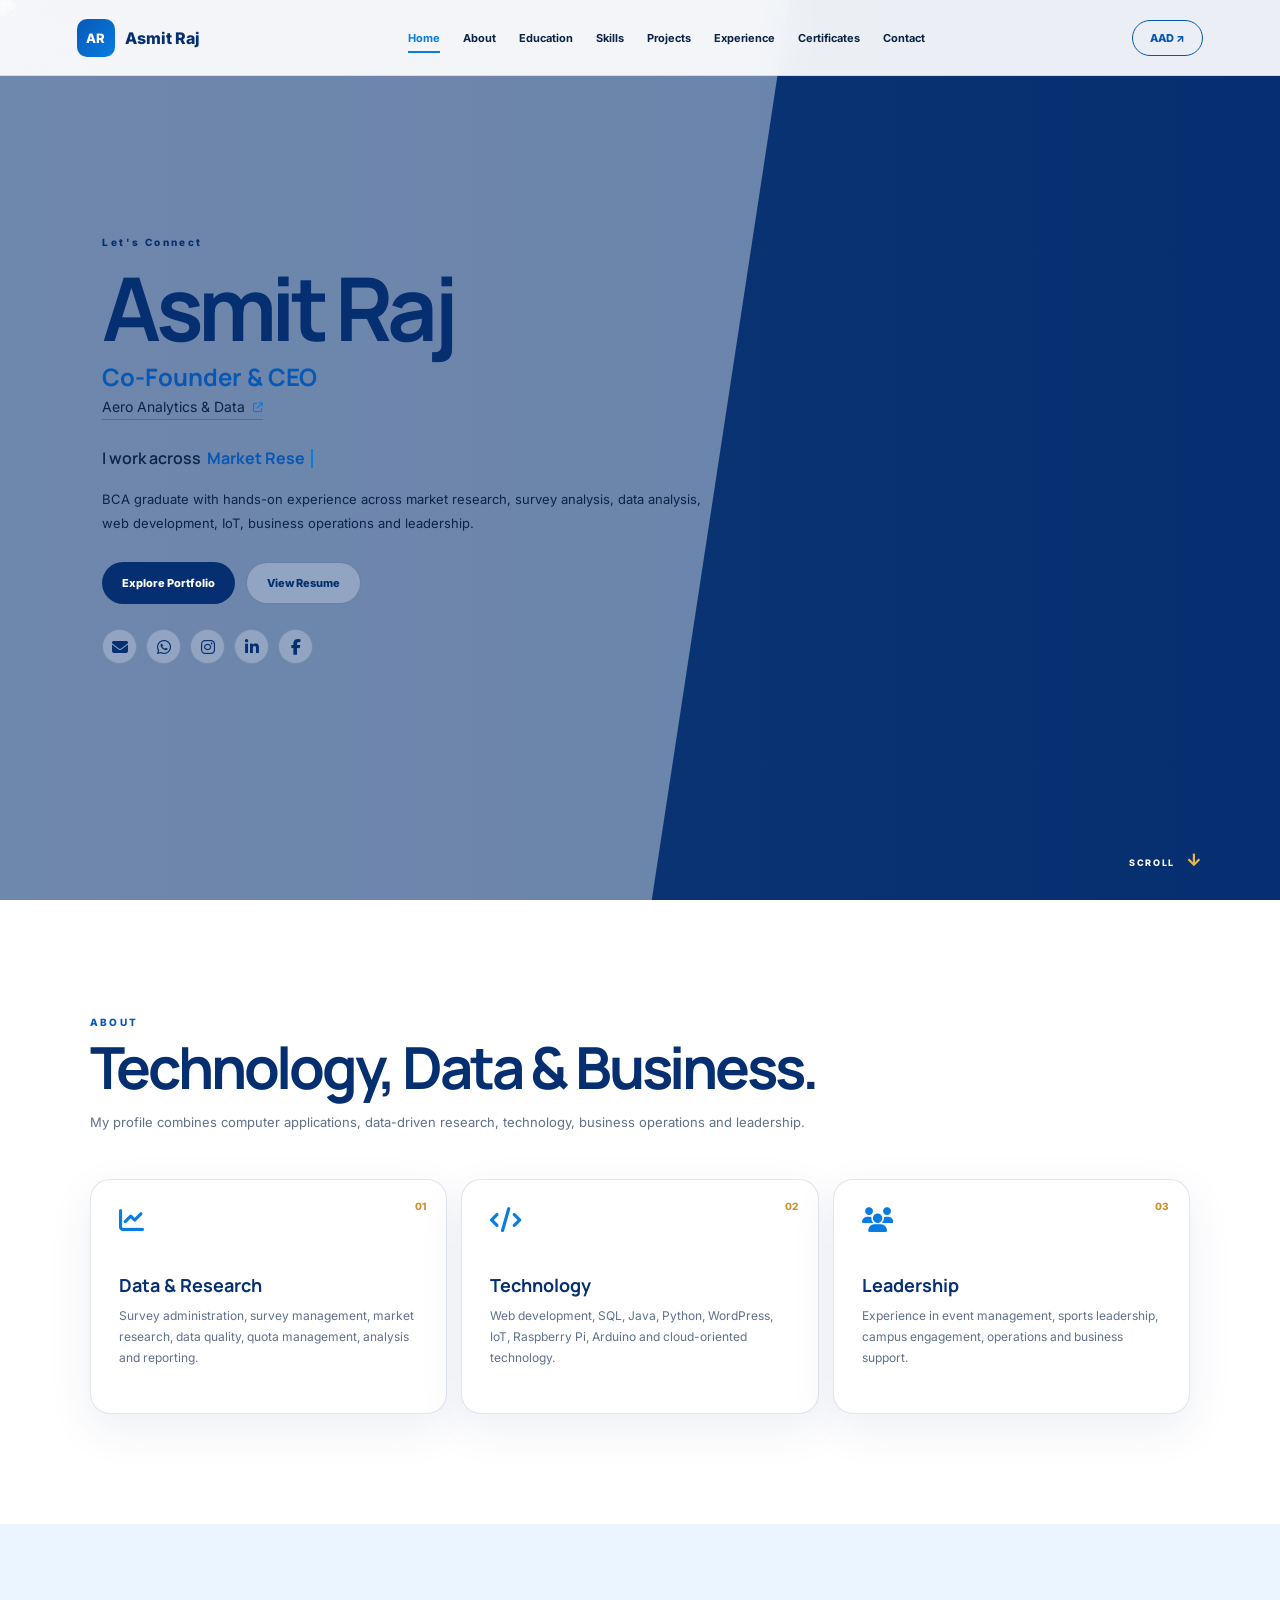
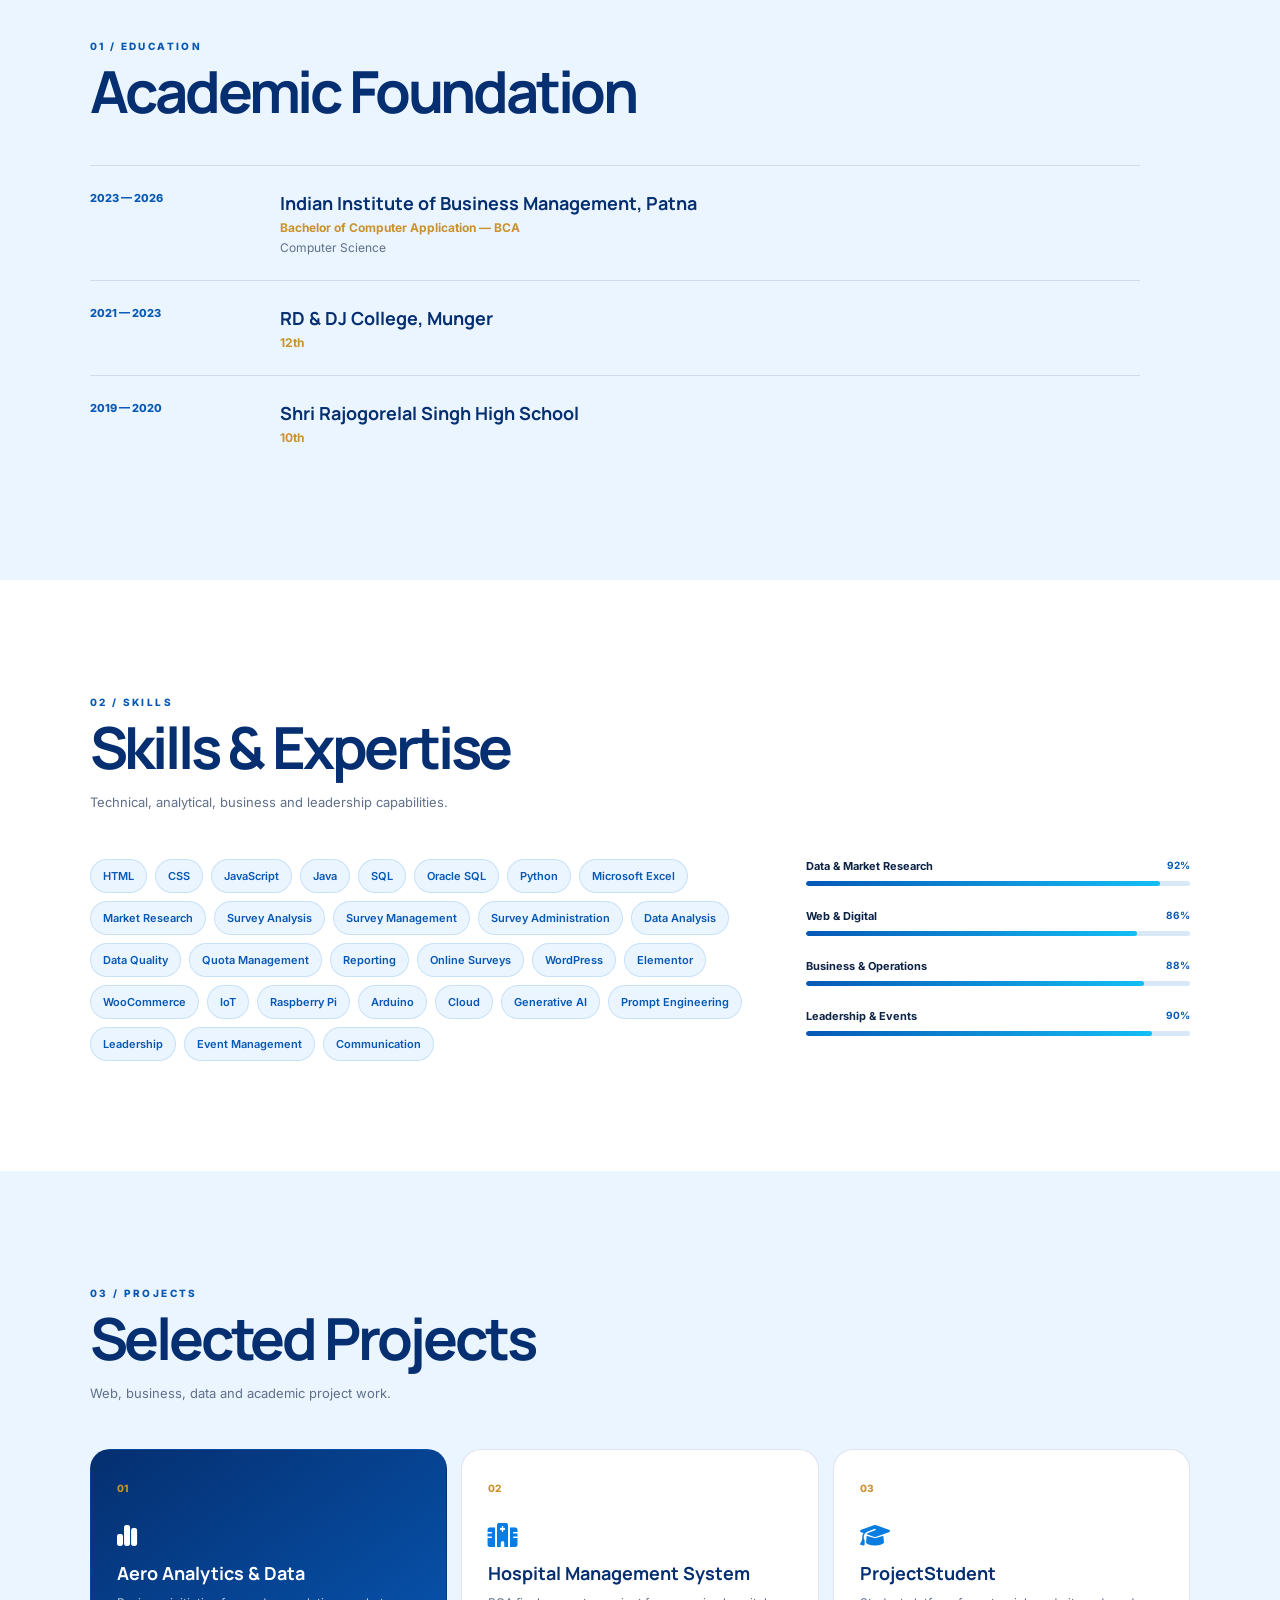
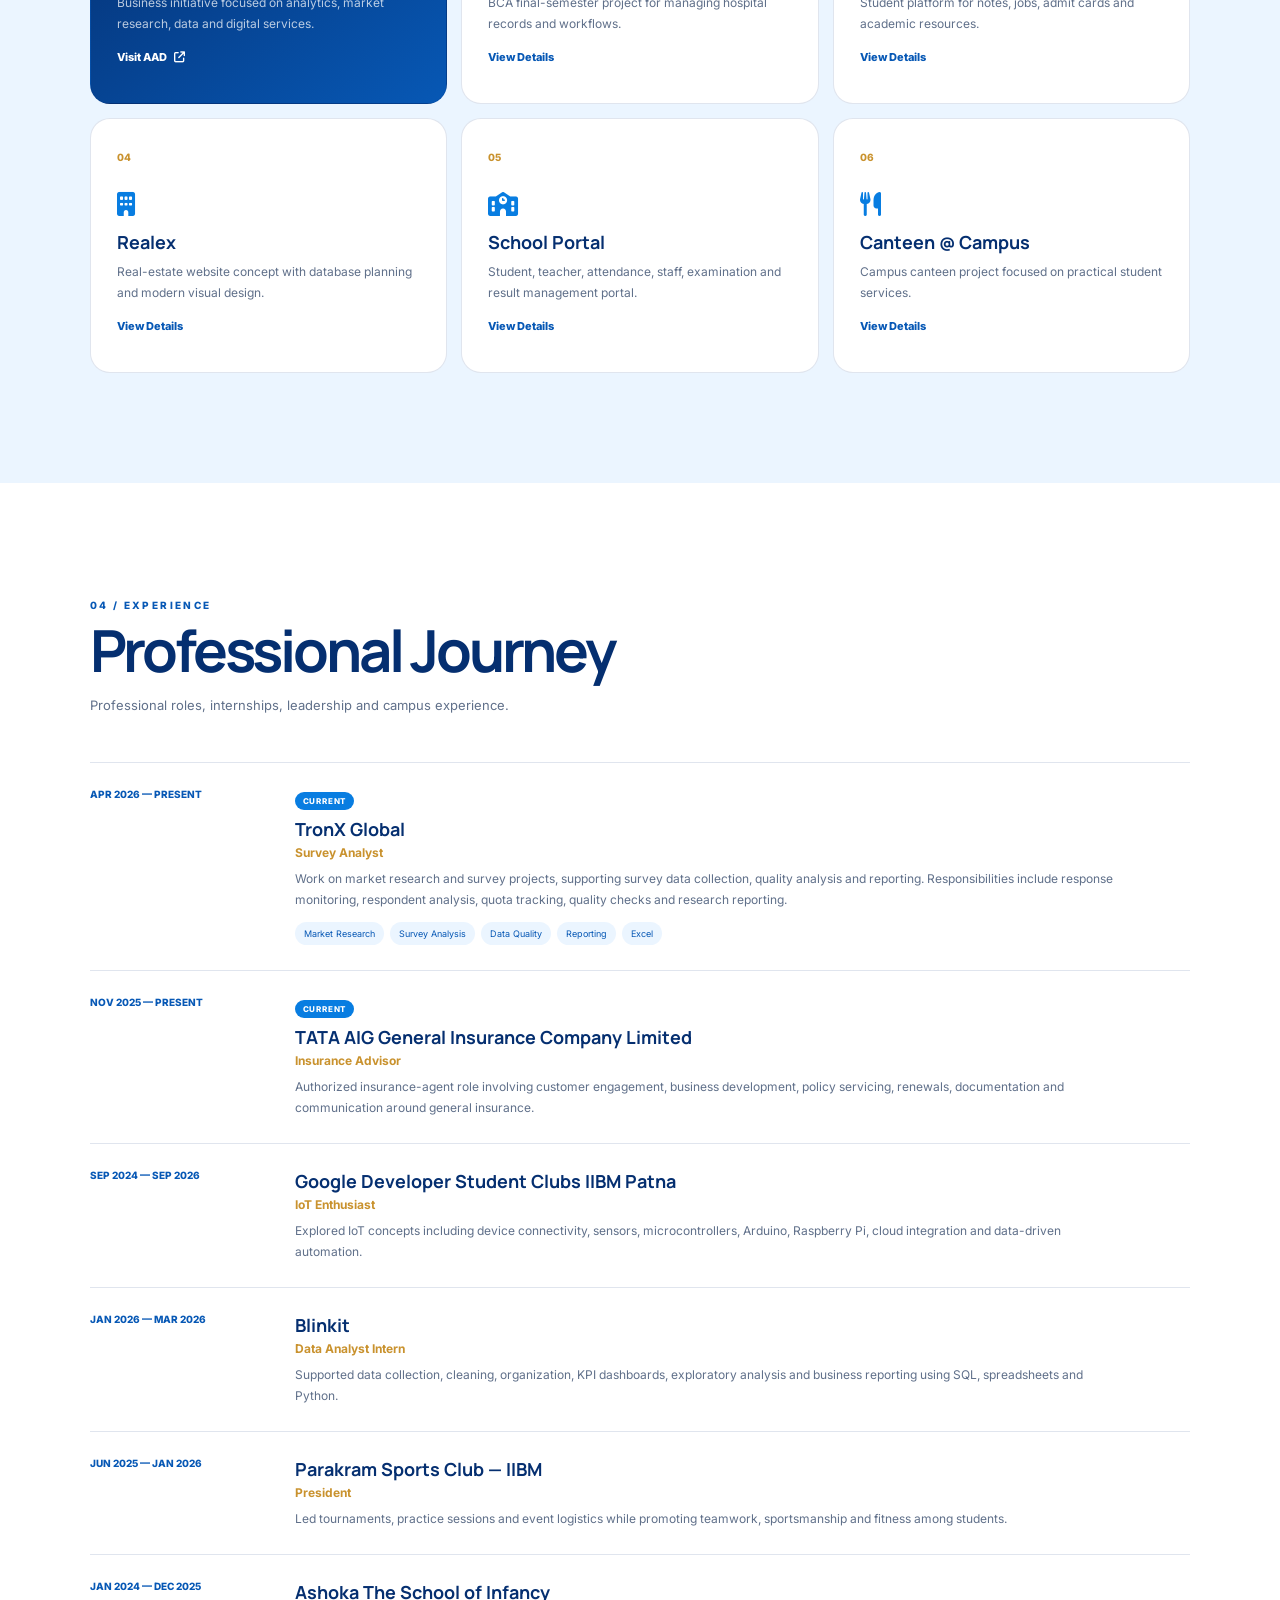
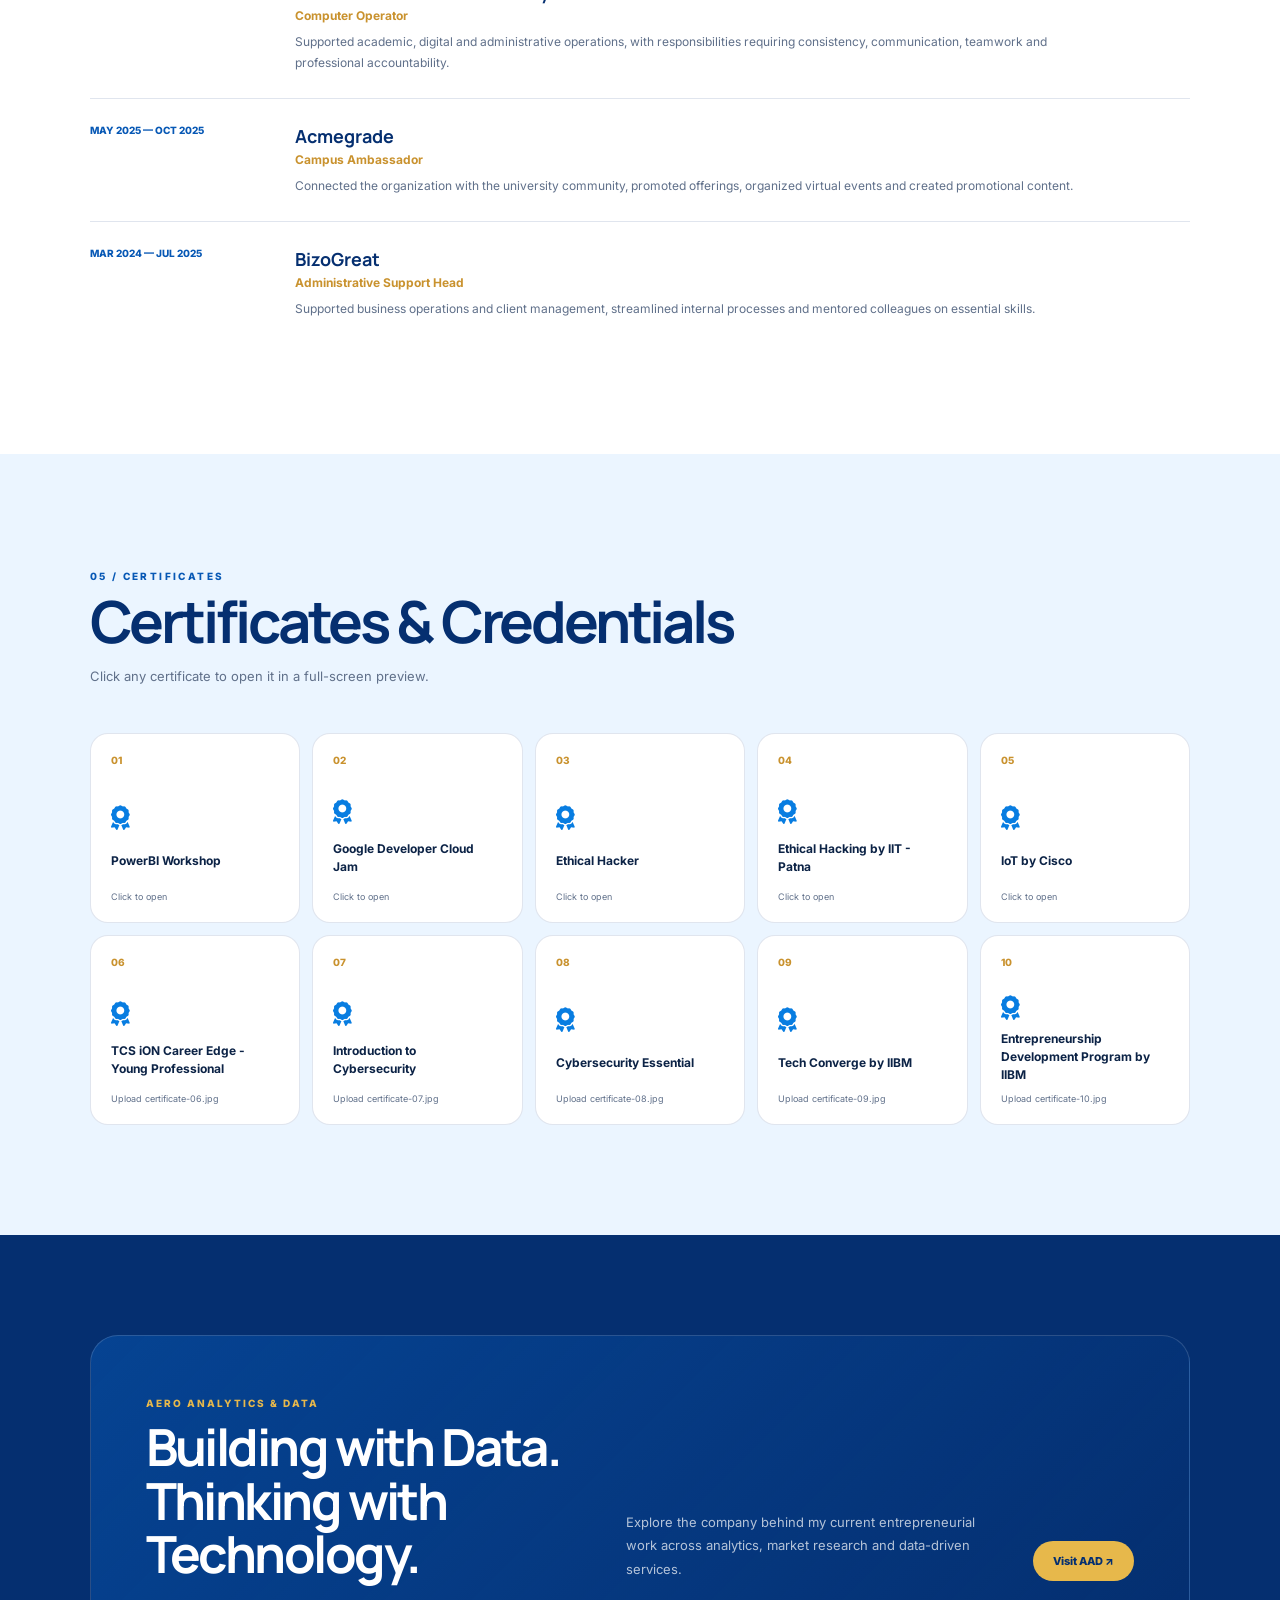
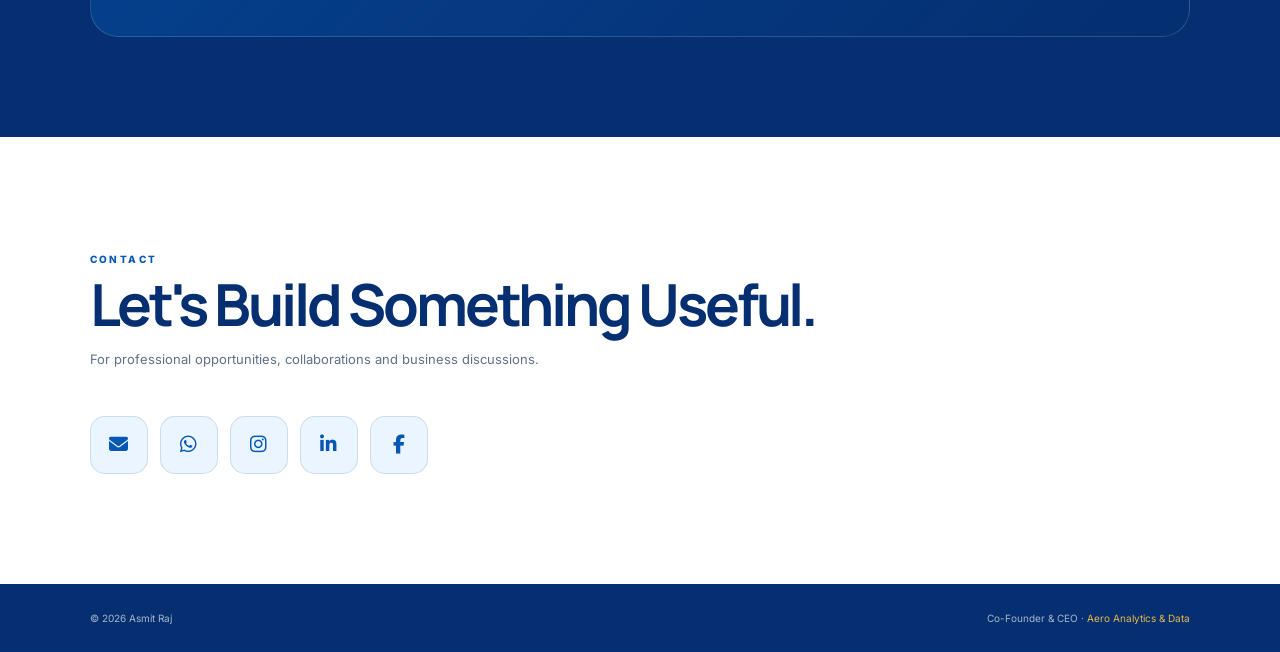
==== index.html @ 55403c5a "Add files via upload" ====
<!DOCTYPE html>
<html lang="en">

<head>

    <meta charset="UTF-8">

    <meta name="viewport"
          content="width=device-width, initial-scale=1.0">

    <meta name="description"
          content="Asmit Raj | Co-Founder & CEO | Aero Analytics & Data">

    <title>Asmit Raj | Portfolio</title>


    <!-- Google Fonts -->

    <link rel="preconnect"
          href="https://fonts.googleapis.com">

    <link rel="preconnect"
          href="https://fonts.gstatic.com"
          crossorigin>

    <link
        href="https://fonts.googleapis.com/css2?family=Inter:wght@400;500;600;700;800&family=Manrope:wght@500;600;700;800&display=swap"
        rel="stylesheet">


    <!-- Font Awesome -->

    <link
        rel="stylesheet"
        href="https://cdnjs.cloudflare.com/ajax/libs/font-awesome/6.5.2/css/all.min.css">


    <!-- CSS -->

    <link rel="stylesheet"
          href="style.css">

</head>


<body>


<!-- =====================================================
     NAVBAR
===================================================== -->

<header class="navbar">

    <a href="#home"
       class="brand">

        <span class="brand-logo">
            AR
        </span>

        <span>
            Asmit Raj
        </span>

    </a>


    <nav class="nav-menu"
         id="navMenu">

        <a href="#home">Home</a>

        <a href="#about">About</a>

        <a href="#education">Education</a>

        <a href="#skills">Skills</a>

        <a href="#projects">Projects</a>

        <a href="#experience">Experience</a>

        <a href="#certificates">Certificates</a>

        <a href="#contact">Contact</a>

    </nav>


    <a href="https://aeroanalyticsdata.netlify.app/"
       target="_blank"
       rel="noopener"
       class="aad-button">

        AAD ↗

    </a>


    <button class="mobile-menu"
            id="mobileMenu"
            aria-label="Open menu">

        <i class="fa-solid fa-bars"></i>

    </button>

</header>



<!-- =====================================================
     MAIN
===================================================== -->

<main>


<!-- =====================================================
     HERO
===================================================== -->

<section id="home"
         class="hero-section">


    <!-- Background -->

    <div class="hero-background">

        <img src="assets/profile.jpg"
             alt="Asmit Raj">

    </div>


    <!-- 40% White Shape -->

    <div class="hero-white-shape"></div>


    <!-- Hero Content -->

    <div class="hero-content">

        <span class="hero-label">
                Let's Connect
        </span>


        <h1>
            Asmit Raj
        </h1>


        <h2>
            Co-Founder &amp; CEO
        </h2>


        <a href="https://aeroanalyticsdata.netlify.app/"
           target="_blank"
           rel="noopener"
           class="company-link">

            Aero Analytics &amp; Data

            <i class="fa-solid fa-arrow-up-right-from-square"></i>

        </a>


        <!-- Animated Skills -->

        <div class="typing-container">

            <span>
                I work across
            </span>

            <strong id="typingText">
                Market Research
            </strong>

            <span class="typing-cursor"></span>

        </div>


        <p class="hero-description">

            BCA graduate with hands-on experience across
            market research, survey analysis, data analysis,
            web development, IoT, business operations and
            leadership.

        </p>


        <!-- Hero Buttons -->

        <div class="hero-buttons">

            <a href="#about"
               class="primary-button">

                Explore Portfolio

            </a>


            <a href="assets/Asmit-Raj-Resume.pdf"
               target="_blank"
               class="secondary-button">

                View Resume

            </a>

        </div>


        <!-- Social Icons Only -->

        <div class="hero-social-icons">


            <a href="mailto:asmitraj3026@gmail.com"
               title="Email"
               aria-label="Email">

                <i class="fa-solid fa-envelope"></i>

            </a>


            <a href="https://wa.me/919336346037"
               target="_blank"
               rel="noopener"
               title="WhatsApp"
               aria-label="WhatsApp">

                <i class="fa-brands fa-whatsapp"></i>

            </a>


            <a href="https://www.instagram.com/aeroanalyticsdata/"
               target="_blank"
               rel="noopener"
               title="Instagram"
               aria-label="Instagram">

                <i class="fa-brands fa-instagram"></i>

            </a>


            <a href="https://www.linkedin.com/in/asmitrajj"
               target="_blank"
               rel="noopener"
               title="LinkedIn"
               aria-label="LinkedIn">

                <i class="fa-brands fa-linkedin-in"></i>

            </a>


            <!-- Replace with your actual Facebook profile -->

            <a href="https://www.facebook.com/"
               target="_blank"
               rel="noopener"
               title="Facebook"
               aria-label="Facebook">

                <i class="fa-brands fa-facebook-f"></i>

            </a>

        </div>

    </div>


    <div class="scroll-indicator">

        SCROLL

        <span>
            ↓
        </span>

    </div>

</section>



<!-- =====================================================
     ABOUT
===================================================== -->

<section id="about"
         class="section">


    <div class="section-heading reveal">

        <span>
            ABOUT
        </span>

        <h2>
            Technology, Data &amp; Business.
        </h2>

        <p>
            My profile combines computer applications,
            data-driven research, technology, business
            operations and leadership.
        </p>

    </div>


    <div class="about-grid">


        <article class="about-card reveal">

            <span class="card-number">
                01
            </span>

            <i class="fa-solid fa-chart-line"></i>

            <h3>
                Data &amp; Research
            </h3>

            <p>
                Survey administration, survey management,
                market research, data quality, quota
                management, analysis and reporting.
            </p>

        </article>


        <article class="about-card reveal">

            <span class="card-number">
                02
            </span>

            <i class="fa-solid fa-code"></i>

            <h3>
                Technology
            </h3>

            <p>
                Web development, SQL, Java, Python,
                WordPress, IoT, Raspberry Pi, Arduino
                and cloud-oriented technology.
            </p>

        </article>


        <article class="about-card reveal">

            <span class="card-number">
                03
            </span>

            <i class="fa-solid fa-users"></i>

            <h3>
                Leadership
            </h3>

            <p>
                Experience in event management, sports
                leadership, campus engagement, operations
                and business support.
            </p>

        </article>


    </div>

</section>



<!-- =====================================================
     EDUCATION
===================================================== -->

<section id="education"
         class="section light-section">


    <div class="section-heading reveal">

        <span>
            01 / EDUCATION
        </span>

        <h2>
            Academic Foundation
        </h2>

    </div>


    <div class="timeline">


        <article class="timeline-item reveal">

            <div class="timeline-date">
                2023 — 2026
            </div>

            <div class="timeline-content">

                <h3>
                    Indian Institute of Business Management, Patna
                </h3>

                <h4>
                    Bachelor of Computer Application — BCA
                </h4>

                <p>
                    Computer Science
                </p>

            </div>

        </article>


        <article class="timeline-item reveal">

            <div class="timeline-date">
                2021 — 2023
            </div>

            <div class="timeline-content">

                <h3>
                    RD &amp; DJ College, Munger
                </h3>

                <h4>
                    12th
                </h4>

            </div>

        </article>


        <article class="timeline-item reveal">

            <div class="timeline-date">
                2019 — 2020
            </div>

            <div class="timeline-content">

                <h3>
                    Shri Rajogorelal Singh High School
                </h3>

                <h4>
                    10th
                </h4>

            </div>

        </article>


    </div>

</section>



<!-- =====================================================
     SKILLS
===================================================== -->

<section id="skills"
         class="section">


    <div class="section-heading reveal">

        <span>
            02 / SKILLS
        </span>

        <h2>
            Skills &amp; Expertise
        </h2>

        <p>
            Technical, analytical, business and leadership capabilities.
        </p>

    </div>


    <div class="skills-layout">


        <div class="skill-cloud reveal">

            <span>HTML</span>

            <span>CSS</span>

            <span>JavaScript</span>

            <span>Java</span>

            <span>SQL</span>

            <span>Oracle SQL</span>

            <span>Python</span>

            <span>Microsoft Excel</span>

            <span>Market Research</span>

            <span>Survey Analysis</span>

            <span>Survey Management</span>

            <span>Survey Administration</span>

            <span>Data Analysis</span>

            <span>Data Quality</span>

            <span>Quota Management</span>

            <span>Reporting</span>

            <span>Online Surveys</span>

            <span>WordPress</span>

            <span>Elementor</span>

            <span>WooCommerce</span>

            <span>IoT</span>

            <span>Raspberry Pi</span>

            <span>Arduino</span>

            <span>Cloud</span>

            <span>Generative AI</span>

            <span>Prompt Engineering</span>

            <span>Leadership</span>

            <span>Event Management</span>

            <span>Communication</span>

        </div>


        <div class="skill-bars reveal">


            <div class="skill-bar">

                <div>

                    <strong>
                        Data &amp; Market Research
                    </strong>

                    <span>
                        92%
                    </span>

                </div>

                <i>
                    <em style="width:92%"></em>
                </i>

            </div>


            <div class="skill-bar">

                <div>

                    <strong>
                        Web &amp; Digital
                    </strong>

                    <span>
                        86%
                    </span>

                </div>

                <i>
                    <em style="width:86%"></em>
                </i>

            </div>


            <div class="skill-bar">

                <div>

                    <strong>
                        Business &amp; Operations
                    </strong>

                    <span>
                        88%
                    </span>

                </div>

                <i>
                    <em style="width:88%"></em>
                </i>

            </div>


            <div class="skill-bar">

                <div>

                    <strong>
                        Leadership &amp; Events
                    </strong>

                    <span>
                        90%
                    </span>

                </div>

                <i>
                    <em style="width:90%"></em>
                </i>

            </div>


        </div>

    </div>

</section>



<!-- =====================================================
     PROJECTS
===================================================== -->

<section id="projects"
         class="section light-section">


    <div class="section-heading reveal">

        <span>
            03 / PROJECTS
        </span>

        <h2>
            Selected Projects
        </h2>

        <p>
            Web, business, data and academic project work.
        </p>

    </div>


    <div class="project-grid">


        <!-- AAD -->

        <article class="project-card featured reveal">

            <span>
                01
            </span>

            <i class="fa-solid fa-chart-simple"></i>

            <h3>
                Aero Analytics &amp; Data
            </h3>

            <p>
                Business initiative focused on analytics,
                market research, data and digital services.
            </p>

            <a href="https://aeroanalyticsdata.netlify.app/"
               target="_blank"
               rel="noopener">

                Visit AAD

                <i class="fa-solid fa-arrow-up-right-from-square"></i>

            </a>

        </article>


        <!-- HOSPITAL -->

        <article class="project-card reveal">

            <span>
                02
            </span>

            <i class="fa-solid fa-hospital"></i>

            <h3>
                Hospital Management System
            </h3>

            <p>
                BCA final-semester project for managing
                hospital records and workflows.
            </p>

            <button class="details-button"
                    data-project="hospital">

                View Details

            </button>

        </article>


        <!-- PROJECT STUDENT -->

        <article class="project-card reveal">

            <span>
                03
            </span>

            <i class="fa-solid fa-graduation-cap"></i>

            <h3>
                ProjectStudent
            </h3>

            <p>
                Student platform for notes, jobs,
                admit cards and academic resources.
            </p>

            <button class="details-button"
                    data-project="student">

                View Details

            </button>

        </article>


        <!-- REALEX -->

        <article class="project-card reveal">

            <span>
                04
            </span>

            <i class="fa-solid fa-building"></i>

            <h3>
                Realex
            </h3>

            <p>
                Real-estate website concept with database
                planning and modern visual design.
            </p>

            <button class="details-button"
                    data-project="realex">

                View Details

            </button>

        </article>


        <!-- SCHOOL PORTAL -->

        <article class="project-card reveal">

            <span>
                05
            </span>

            <i class="fa-solid fa-school"></i>

            <h3>
                School Portal
            </h3>

            <p>
                Student, teacher, attendance, staff,
                examination and result management portal.
            </p>

            <button class="details-button"
                    data-project="school">

                View Details

            </button>

        </article>


        <!-- CANTEEN -->

        <article class="project-card reveal">

            <span>
                06
            </span>

            <i class="fa-solid fa-utensils"></i>

            <h3>
                Canteen @ Campus
            </h3>

            <p>
                Campus canteen project focused on
                practical student services.
            </p>

            <button class="details-button"
                    data-project="canteen">

                View Details

            </button>

        </article>


    </div>

</section>



<!-- =====================================================
     EXPERIENCE
===================================================== -->

<section id="experience"
         class="section">


    <div class="section-heading reveal">

        <span>
            04 / EXPERIENCE
        </span>

        <h2>
            Professional Journey
        </h2>

        <p>
            Professional roles, internships, leadership
            and campus experience.
        </p>

    </div>


    <div class="experience-list">


        <!-- TRONX -->

        <article class="experience-item reveal">

            <div class="experience-date">
                APR 2026 — PRESENT
            </div>

            <div>

                <span class="current">
                    CURRENT
                </span>

                <h3>
                    TronX Global
                </h3>

                <h4>
                    Survey Analyst
                </h4>

                <p>
                    Work on market research and survey projects,
                    supporting survey data collection, quality
                    analysis and reporting. Responsibilities include
                    response monitoring, respondent analysis,
                    quota tracking, quality checks and research
                    reporting.
                </p>

                <div class="tags">

                    <span>Market Research</span>

                    <span>Survey Analysis</span>

                    <span>Data Quality</span>

                    <span>Reporting</span>

                    <span>Excel</span>

                </div>

            </div>

        </article>


        <!-- TATA AIG -->

        <article class="experience-item reveal">

            <div class="experience-date">
                NOV 2025 — PRESENT
            </div>

            <div>

                <span class="current">
                    CURRENT
                </span>

                <h3>
                    TATA AIG General Insurance Company Limited
                </h3>

                <h4>
                    Insurance Advisor
                </h4>

                <p>
                    Authorized insurance-agent role involving
                    customer engagement, business development,
                    policy servicing, renewals, documentation
                    and communication around general insurance.
                </p>

            </div>

        </article>


        <!-- GDSC -->

        <article class="experience-item reveal">

            <div class="experience-date">
                SEP 2024 — SEP 2026
            </div>

            <div>

                <h3>
                    Google Developer Student Clubs IIBM Patna
                </h3>

                <h4>
                    IoT Enthusiast
                </h4>

                <p>
                    Explored IoT concepts including device
                    connectivity, sensors, microcontrollers,
                    Arduino, Raspberry Pi, cloud integration
                    and data-driven automation.
                </p>

            </div>

        </article>


        <!-- BLINKIT -->

        <article class="experience-item reveal">

            <div class="experience-date">
                JAN 2026 — MAR 2026
            </div>

            <div>

                <h3>
                    Blinkit
                </h3>

                <h4>
                    Data Analyst Intern
                </h4>

                <p>
                    Supported data collection, cleaning,
                    organization, KPI dashboards, exploratory
                    analysis and business reporting using SQL,
                    spreadsheets and Python.
                </p>

            </div>

        </article>


        <!-- PARAKRAM -->

        <article class="experience-item reveal">

            <div class="experience-date">
                JUN 2025 — JAN 2026
            </div>

            <div>

                <h3>
                    Parakram Sports Club — IIBM
                </h3>

                <h4>
                    President
                </h4>

                <p>
                    Led tournaments, practice sessions and
                    event logistics while promoting teamwork,
                    sportsmanship and fitness among students.
                </p>

            </div>

        </article>


        <!-- ASHOKA -->

        <article class="experience-item reveal">

            <div class="experience-date">
                JAN 2024 — DEC 2025
            </div>

            <div>

                <h3>
                    Ashoka The School of Infancy
                </h3>

                <h4>
                    Computer Operator
                </h4>

                <p>
                    Supported academic, digital and administrative
                    operations, with responsibilities requiring
                    consistency, communication, teamwork and
                    professional accountability.
                </p>

            </div>

        </article>


        <!-- ACMEGRADE -->

        <article class="experience-item reveal">

            <div class="experience-date">
                MAY 2025 — OCT 2025
            </div>

            <div>

                <h3>
                    Acmegrade
                </h3>

                <h4>
                    Campus Ambassador
                </h4>

                <p>
                    Connected the organization with the university
                    community, promoted offerings, organized
                    virtual events and created promotional content.
                </p>

            </div>

        </article>


        <!-- BIZOGREAT -->

        <article class="experience-item reveal">

            <div class="experience-date">
                MAR 2024 — JUL 2025
            </div>

            <div>

                <h3>
                    BizoGreat
                </h3>

                <h4>
                    Administrative Support Head
                </h4>

                <p>
                    Supported business operations and client
                    management, streamlined internal processes
                    and mentored colleagues on essential skills.
                </p>

            </div>

        </article>


    </div>

</section>



<!-- =====================================================
     CERTIFICATES
===================================================== -->

<section id="certificates"
         class="section light-section">


    <div class="section-heading reveal">

        <span>
            05 / CERTIFICATES
        </span>

        <h2>
            Certificates &amp; Credentials
        </h2>

        <p>
            Click any certificate to open it in a full-screen
            preview.
        </p>

    </div>


    <div class="certificate-grid">


        <button class="certificate-card reveal"
                data-certificate="assets/certificates/certificate-01.jpg"
                data-title="PowerBI Workshop">

            <span>01</span>

            <i class="fa-solid fa-award"></i>

            <h3>
                PowerBI Workshop
            </h3>

            <small>
                Click to open
            </small>

        </button>


        <button class="certificate-card reveal"
                data-certificate="assets/certificates/certificate-02.jpg"
                data-title="Google Developer Cloud Jam">

            <span>02</span>

            <i class="fa-solid fa-award"></i>

            <h3>
                Google Developer Cloud Jam
            </h3>

            <small>
                Click to open
            </small>

        </button>


        <button class="certificate-card reveal"
                data-certificate="assets/certificates/certificate-03.jpg"
                data-title="Ethical Hacker">

            <span>03</span>

            <i class="fa-solid fa-award"></i>

            <h3>
                Ethical Hacker
            </h3>

            <small>
                Click to open
            </small>

        </button>


        <button class="certificate-card reveal"
                data-certificate="assets/certificates/certificate-04.jpg"
                data-title="Ethical Hacking by IIT-Patna">

            <span>04</span>

            <i class="fa-solid fa-award"></i>

            <h3>
                Ethical Hacking by IIT - Patna
            </h3>

            <small>
                Click to open
            </small>

        </button>


        <button class="certificate-card reveal"
                data-certificate="assets/certificates/certificate-05.jpg"
                data-title="IoT by Cisco">

            <span>05</span>

            <i class="fa-solid fa-award"></i>

            <h3>
                IoT by Cisco
                
            </h3>

            <small>
                Click to open
            </small>

        </button>


        <button class="certificate-card reveal"
                data-certificate="assets/certificates/certificate-06.jpg"
                data-title="TCS iON Career Edge - Young Professional">

            <span>06</span>

            <i class="fa-solid fa-award"></i>

            <h3>
                TCS iON Career Edge - Young Professional
            </h3>

            <small>
                Upload certificate-06.jpg
            </small>

        </button>


        <button class="certificate-card reveal"
                data-certificate="assets/certificates/certificate-07.jpg"
                data-title="Introduction to Cybersecurity">

            <span>07</span>

            <i class="fa-solid fa-award"></i>

            <h3>
                Introduction to Cybersecurity
            </h3>

            <small>
                Upload certificate-07.jpg
            </small>

        </button>


        <button class="certificate-card reveal"
                data-certificate="assets/certificates/certificate-08.jpg"
                data-title="Cybersecurity Essential">

            <span>08</span>

            <i class="fa-solid fa-award"></i>

            <h3>
                Cybersecurity Essential
            </h3>

            <small>
                Upload certificate-08.jpg
            </small>

        </button>


        <button class="certificate-card reveal"
                data-certificate="assets/certificates/certificate-09.jpg"
                data-title="Tech Converge by IIBM">

            <span>09</span>

            <i class="fa-solid fa-award"></i>

            <h3>
                Tech Converge by IIBM
            </h3>

            <small>
                Upload certificate-09.jpg
            </small>

        </button>


        <button class="certificate-card reveal"
                data-certificate="assets/certificates/certificate-10.jpg"
                data-title="Entrepreneurship Development Program by IIBM">

            <span>10</span>

            <i class="fa-solid fa-award"></i>

            <h3>
                Entrepreneurship Development Program by IIBM
            </h3>

            <small>
                Upload certificate-10.jpg
            </small>

        </button>


    </div>

</section>



<!-- =====================================================
     AAD SECTION
===================================================== -->

<section class="aad-section">

    <div class="aad-container reveal">

        <div>

            <span>
                AERO ANALYTICS &amp; DATA
            </span>

            <h2>
                Building with Data.
                <br>
                Thinking with Technology.
            </h2>

        </div>


        <p>

            Explore the company behind my current
            entrepreneurial work across analytics,
            market research and data-driven services.

        </p>


        <a href="https://aeroanalyticsdata.netlify.app/"
           target="_blank"
           rel="noopener"
           class="gold-button">

            Visit AAD ↗

        </a>

    </div>

</section>



<!-- =====================================================
     CONTACT
===================================================== -->

<section id="contact"
         class="section contact-section">


    <div class="section-heading reveal">

        <span>
            CONTACT
        </span>

        <h2>
            Let's Build Something Useful.
        </h2>

        <p>
            For professional opportunities,
            collaborations and business discussions.
        </p>

    </div>


    <!-- ICON ONLY -->

    <div class="contact-icons reveal">


        <!-- EMAIL -->

        <a href="mailto:asmitraj3026@gmail.com"
           class="contact-icon"
           title="Email"
           aria-label="Email">

            <i class="fa-solid fa-envelope"></i>

        </a>


        <!-- WHATSAPP -->

        <a href="https://wa.me/919336346037"
           target="_blank"
           rel="noopener"
           class="contact-icon"
           title="WhatsApp"
           aria-label="WhatsApp">

            <i class="fa-brands fa-whatsapp"></i>

        </a>


        <!-- INSTAGRAM -->

        <a href="https://www.instagram.com/aeroanalyticsdata/"
           target="_blank"
           rel="noopener"
           class="contact-icon"
           title="Instagram"
           aria-label="Instagram">

            <i class="fa-brands fa-instagram"></i>

        </a>


        <!-- LINKEDIN -->

        <a href="https://www.linkedin.com/in/asmitrajj"
           target="_blank"
           rel="noopener"
           class="contact-icon"
           title="LinkedIn"
           aria-label="LinkedIn">

            <i class="fa-brands fa-linkedin-in"></i>

        </a>


        <!-- FACEBOOK -->

        <!-- Replace this URL with your actual Facebook profile/page -->

        <a href="https://www.facebook.com/"
           target="_blank"
           rel="noopener"
           class="contact-icon"
           title="Facebook"
           aria-label="Facebook">

            <i class="fa-brands fa-facebook-f"></i>

        </a>


    </div>

</section>


</main>



<!-- =====================================================
     FOOTER
===================================================== -->

<footer>

    <span>
        © 2026 Asmit Raj
    </span>


    <span>

        Co-Founder &amp; CEO ·

        <a href="https://aeroanalyticsdata.netlify.app/"
           target="_blank"
           rel="noopener">

            Aero Analytics &amp; Data

        </a>

    </span>

</footer>



<!-- =====================================================
     PROJECT MODAL
===================================================== -->

<div class="modal"
     id="projectModal">

    <div class="project-modal-box">

        <button class="modal-close"
                id="projectClose">

            <i class="fa-solid fa-xmark"></i>

        </button>


        <span>
            PROJECT
        </span>


        <h2 id="projectTitle">
        </h2>


        <p id="projectDescription">
        </p>

    </div>

</div>



<!-- =====================================================
     CERTIFICATE MODAL
===================================================== -->

<div class="modal"
     id="certificateModal">

    <div class="certificate-modal-box">

        <button class="modal-close"
                id="certificateClose">

            <i class="fa-solid fa-xmark"></i>

        </button>


        <div class="certificate-image-wrapper">

            <img id="certificateImage"
                 src=""
                 alt="Certificate">

            <div id="certificateMissing">

                <i class="fa-solid fa-image"></i>

                <h3>
                    Certificate image not found
                </h3>

                <p>
                    Put the certificate image in
                    assets/certificates/ using the
                    filename shown on the card.
                </p>

            </div>

        </div>


        <h3 id="certificateTitle">
        </h3>

    </div>

</div>



<!-- =====================================================
     JAVASCRIPT
===================================================== -->

<script src="script.js"></script>

</body>

</html>
---- style.css ----
/* =========================================================
   ASMIT RAJ PORTFOLIO
========================================================= */


/* =========================================================
   COLOR PALETTE
========================================================= */

:root {

    --deep-navy: #052F70;

    --royal-blue: #0758B5;

    --bright-blue: #087DE1;

    --cyan-blue: #14BEF5;

    --gold: #C9922E;

    --light-gold: #E7B84B;

    --ribbon-red: #E31B23;

    --white: #FFFFFF;

    --ice-blue: #EBF5FF;

    --dark-text: #0C2346;

    --muted-text: #60708A;

    --border:
        rgba(5,47,112,.12);

    --dark-background:
        #061A2D;

}


/* =========================================================
   RESET
========================================================= */

* {

    margin: 0;

    padding: 0;

    box-sizing: border-box;

}


html {

    scroll-behavior: smooth;

    scroll-padding-top: 85px;

}


body {

    font-family:
        "Inter",
        sans-serif;

    background:
        var(--white);

    color:
        var(--dark-text);

    overflow-x:
        hidden;

}


body.modal-open {

    overflow:
        hidden;

}


a {

    text-decoration:
        none;

    color:
        inherit;

}


button {

    font-family:
        inherit;

}


/* =========================================================
   NAVBAR
========================================================= */

.navbar {

    position:
        fixed;

    top:
        0;

    left:
        0;

    right:
        0;

    height:
        76px;

    padding:
        0 6vw;

    display:
        flex;

    align-items:
        center;

    justify-content:
        space-between;

    background:
        rgba(255,255,255,.92);

    backdrop-filter:
        blur(18px);

    border-bottom:
        1px solid var(--border);

    z-index:
        1000;

}


/* BRAND */

.brand {

    display:
        flex;

    align-items:
        center;

    gap:
        10px;

    color:
        var(--deep-navy);

    font-weight:
        800;

}


.brand-logo {

    width:
        38px;

    height:
        38px;

    display:
        grid;

    place-items:
        center;

    border-radius:
        10px;

    color:
        var(--white);

    background:
        linear-gradient(
            135deg,
            var(--royal-blue),
            var(--bright-blue)
        );

    font-size:
        13px;

}


/* NAV */

.nav-menu {

    display:
        flex;

    align-items:
        center;

    gap:
        23px;

}


.nav-menu a {

    position:
        relative;

    color:
        var(--dark-text);

    font-size:
        11px;

    font-weight:
        700;

    transition:
        .25s ease;

}


.nav-menu a:hover,
.nav-menu a.active {

    color:
        var(--bright-blue);

}


.nav-menu a::after {

    content:
        "";

    position:
        absolute;

    left:
        0;

    bottom:
        -8px;

    width:
        0;

    height:
        2px;

    background:
        var(--bright-blue);

    transition:
        .25s ease;

}


.nav-menu a:hover::after,
.nav-menu a.active::after {

    width:
        100%;

}


/* AAD BUTTON */

.aad-button {

    padding:
        10px 17px;

    border:
        1px solid var(--royal-blue);

    border-radius:
        999px;

    color:
        var(--royal-blue);

    font-size:
        11px;

    font-weight:
        800;

    transition:
        .25s ease;

}


.aad-button:hover {

    color:
        var(--white);

    background:
        var(--royal-blue);

}


/* MOBILE MENU */

.mobile-menu {

    display:
        none;

    border:
        none;

    background:
        transparent;

    color:
        var(--deep-navy);

    font-size:
        22px;

    cursor:
        pointer;

}


/* =========================================================
   GENERAL SECTIONS
========================================================= */

.section {

    padding:
        110px 7vw;

    background:
        var(--white);

}


.light-section {

    background:
        var(--ice-blue);

}


.section-heading {

    max-width:
        750px;

    margin-bottom:
        45px;

}


.section-heading > span {

    color:
        var(--royal-blue);

    font-size:
        10px;

    font-weight:
        800;

    letter-spacing:
        .24em;

}


.section-heading h2 {

    margin-top:
        8px;

    color:
        var(--deep-navy);

    font-family:
        "Manrope",
        sans-serif;

    font-size:
        clamp(36px,5vw,58px);

    line-height:
        1;

    letter-spacing:
        -.055em;

}


.section-heading p {

    margin-top:
        15px;

    color:
        var(--muted-text);

    font-size:
        13px;

    line-height:
        1.75;

}


/* =========================================================
   HERO
========================================================= */

.hero-section {

    position:
        relative;

    min-height:
        100vh;

    display:
        flex;

    align-items:
        center;

    overflow:
        hidden;

}


.hero-background {

    position:
        absolute;

    inset:
        0;

    background:
        var(--deep-navy);

}


.hero-background img {

    width:
        100%;

    height:
        100%;

    object-fit:
        cover;

    object-position:
        center 25%;

}


.hero-background::after {

    content:
        "";

    position:
        absolute;

    inset:
        0;

    background:
        linear-gradient(
            90deg,
            rgba(255,255,255,.04),
            rgba(5,47,112,.12)
        );

}


/* WHITE 40% SHAPE */

.hero-white-shape {

    position:
        absolute;

    z-index:
        2;

    top:
        0;

    bottom:
        0;

    left:
        0;

    width:
        67%;

    background:
        rgba(255,255,255,.40);

    clip-path:
        polygon(
            0 0,
            92% 0,
            76% 100%,
            0 100%
        );

}


/* HERO CONTENT */

.hero-content {

    position:
        relative;

    z-index:
        3;

    margin-left:
        8vw;

    max-width:
        680px;

}


.hero-label {

    display:
        block;

    margin-bottom:
        18px;

    color:
        var(--deep-navy);

    font-size:
        10px;

    font-weight:
        800;

    letter-spacing:
        .24em;

}


.hero-content h1 {

    color:
        var(--deep-navy);

    font-family:
        "Manrope",
        sans-serif;

    font-size:
        clamp(52px,7vw,88px);

    line-height:
        .94;

    letter-spacing:
        -.065em;

}


.hero-content h2 {

    margin-top:
        12px;

    color:
        var(--royal-blue);

    font-family:
        "Manrope",
        sans-serif;

    font-size:
        24px;

}


.company-link {

    display:
        inline-flex;

    align-items:
        center;

    gap:
        8px;

    margin-top:
        5px;

    padding-bottom:
        4px;

    border-bottom:
        1px solid rgba(5,47,112,.30);

    font-size:
        14px;

}


.company-link i {

    color:
        var(--bright-blue);

    font-size:
        10px;

}


/* TYPING */

.typing-container {

    display:
        flex;

    align-items:
        center;

    flex-wrap:
        wrap;

    gap:
        6px;

    margin-top:
        27px;

    font-family:
        "Manrope",
        sans-serif;

    font-size:
        16px;

    font-weight:
        600;

}


.typing-container strong {

    color:
        var(--royal-blue);

}


.typing-cursor {

    width:
        2px;

    height:
        19px;

    background:
        var(--bright-blue);

    animation:
        blink .7s infinite;

}


@keyframes blink {

    50% {
        opacity:
            0;
    }

}


/* DESCRIPTION */

.hero-description {

    max-width:
        600px;

    margin-top:
        19px;

    color:
        var(--dark-text);

    font-size:
        13px;

    line-height:
        1.8;

}


/* HERO BUTTONS */

.hero-buttons {

    display:
        flex;

    gap:
        11px;

    flex-wrap:
        wrap;

    margin-top:
        27px;

}


.primary-button,
.secondary-button {

    display:
        inline-flex;

    align-items:
        center;

    justify-content:
        center;

    padding:
        13px 20px;

    border-radius:
        999px;

    font-size:
        11px;

    font-weight:
        800;

    transition:
        .25s ease;

}


.primary-button {

    color:
        var(--white);

    background:
        var(--deep-navy);

}


.primary-button:hover {

    transform:
        translateY(-3px);

    background:
        var(--royal-blue);

}


.secondary-button {

    color:
        var(--deep-navy);

    border:
        1px solid rgba(5,47,112,.30);

    background:
        rgba(255,255,255,.25);

}


.secondary-button:hover {

    color:
        var(--white);

    background:
        var(--royal-blue);

}


/* HERO SOCIAL ICONS */

.hero-social-icons {

    display:
        flex;

    gap:
        9px;

    margin-top:
        25px;

}


.hero-social-icons a {

    width:
        35px;

    height:
        35px;

    display:
        grid;

    place-items:
        center;

    border:
        1px solid rgba(5,47,112,.20);

    border-radius:
        50%;

    color:
        var(--deep-navy);

    background:
        rgba(255,255,255,.25);

    transition:
        .25s ease;

}


.hero-social-icons a:hover {

    color:
        var(--white);

    background:
        var(--royal-blue);

    transform:
        translateY(-3px);

}


/* SCROLL */

.scroll-indicator {

    position:
        absolute;

    z-index:
        4;

    right:
        6vw;

    bottom:
        30px;

    color:
        var(--white);

    font-size:
        9px;

    font-weight:
        800;

    letter-spacing:
        .18em;

}


.scroll-indicator span {

    color:
        var(--light-gold);

    font-size:
        17px;

    margin-left:
        7px;

}


/* =========================================================
   ABOUT
========================================================= */

.about-grid {

    display:
        grid;

    grid-template-columns:
        repeat(3,1fr);

    gap:
        14px;

}


.about-card {

    position:
        relative;

    min-height:
        235px;

    padding:
        28px;

    border:
        1px solid var(--border);

    border-radius:
        20px;

    background:
        var(--white);

    box-shadow:
        0 15px 45px rgba(5,47,112,.08);

    transition:
        .3s ease;

}


.about-card:hover {

    transform:
        translateY(-5px);

    border-color:
        rgba(8,125,225,.35);

}


.about-card > i {

    color:
        var(--bright-blue);

    font-size:
        25px;

    margin-bottom:
        40px;

}


.card-number {

    position:
        absolute;

    top:
        20px;

    right:
        20px;

    color:
        var(--gold);

    font-size:
        10px;

    font-weight:
        800;

}


.about-card h3 {

    color:
        var(--deep-navy);

    font-family:
        "Manrope",
        sans-serif;

    font-size:
        18px;

}


.about-card p {

    margin-top:
        8px;

    color:
        var(--muted-text);

    font-size:
        12px;

    line-height:
        1.75;

}


/* =========================================================
   EDUCATION
========================================================= */

.timeline {

    max-width:
        1050px;

}


.timeline-item {

    display:
        grid;

    grid-template-columns:
        160px 1fr;

    gap:
        30px;

    padding:
        25px 0;

    border-top:
        1px solid var(--border);

}


.timeline-date {

    color:
        var(--royal-blue);

    font-size:
        11px;

    font-weight:
        800;

}


.timeline-content h3 {

    color:
        var(--deep-navy);

    font-family:
        "Manrope",
        sans-serif;

    font-size:
        18px;

}


.timeline-content h4 {

    margin-top:
        5px;

    color:
        var(--gold);

    font-size:
        12px;

}


.timeline-content p {

    margin-top:
        5px;

    color:
        var(--muted-text);

    font-size:
        12px;

}


/* =========================================================
   SKILLS
========================================================= */

.skills-layout {

    display:
        grid;

    grid-template-columns:
        1.4fr .8fr;

    gap:
        45px;

    align-items:
        start;

}


.skill-cloud {

    display:
        flex;

    flex-wrap:
        wrap;

    gap:
        8px;

}


.skill-cloud span {

    padding:
        9px 12px;

    border:
        1px solid rgba(8,125,225,.16);

    border-radius:
        999px;

    color:
        var(--royal-blue);

    background:
        var(--ice-blue);

    font-size:
        11px;

    font-weight:
        600;

    transition:
        .25s ease;

}


.skill-cloud span:hover {

    color:
        var(--white);

    background:
        var(--royal-blue);

}


.skill-bars {

    display:
        grid;

    gap:
        23px;

}


.skill-bar > div {

    display:
        flex;

    justify-content:
        space-between;

    margin-bottom:
        8px;

}


.skill-bar strong {

    color:
        var(--dark-text);

    font-size:
        11px;

}


.skill-bar span {

    color:
        var(--royal-blue);

    font-size:
        10px;

    font-weight:
        700;

}


.skill-bar > i {

    display:
        block;

    height:
        5px;

    overflow:
        hidden;

    border-radius:
        999px;

    background:
        #d8e8f6;

}


.skill-bar em {

    display:
        block;

    height:
        100%;

    border-radius:
        inherit;

    background:
        linear-gradient(
            90deg,
            var(--royal-blue),
            var(--cyan-blue)
        );

}


/* =========================================================
   PROJECTS
========================================================= */

.project-grid {

    display:
        grid;

    grid-template-columns:
        repeat(3,1fr);

    gap:
        14px;

}


.project-card {

    min-height:
        255px;

    padding:
        26px;

    border:
        1px solid var(--border);

    border-radius:
        20px;

    background:
        var(--white);

    transition:
        .3s ease;

}


.project-card:hover {

    transform:
        translateY(-6px);

    border-color:
        rgba(8,125,225,.35);

    box-shadow:
        0 18px 50px rgba(5,47,112,.10);

}


.project-card > span {

    color:
        var(--gold);

    font-size:
        10px;

    font-weight:
        800;

}


.project-card > i {

    display:
        block;

    margin-top:
        27px;

    color:
        var(--bright-blue);

    font-size:
        24px;

}


.project-card h3 {

    margin-top:
        14px;

    color:
        var(--deep-navy);

    font-family:
        "Manrope",
        sans-serif;

    font-size:
        18px;

}


.project-card p {

    margin-top:
        8px;

    color:
        var(--muted-text);

    font-size:
        12px;

    line-height:
        1.7;

}


.project-card a,
.details-button {

    display:
        inline-flex;

    align-items:
        center;

    gap:
        7px;

    margin-top:
        16px;

    border:
        none;

    background:
        transparent;

    color:
        var(--royal-blue);

    font-size:
        11px;

    font-weight:
        800;

    cursor:
        pointer;

}


.project-card.featured {

    color:
        var(--white);

    background:
        linear-gradient(
            145deg,
            var(--deep-navy),
            var(--royal-blue)
        );

}


.project-card.featured > i,
.project-card.featured h3,
.project-card.featured a {

    color:
        var(--white);

}


.project-card.featured p {

    color:
        rgba(255,255,255,.72);

}


/* =========================================================
   EXPERIENCE
========================================================= */

.experience-list {

    max-width:
        1100px;

}


.experience-item {

    display:
        grid;

    grid-template-columns:
        175px 1fr;

    gap:
        30px;

    padding:
        25px 0;

    border-top:
        1px solid var(--border);

}


.experience-date {

    color:
        var(--royal-blue);

    font-size:
        10px;

    font-weight:
        800;

}


.experience-item h3 {

    color:
        var(--deep-navy);

    font-family:
        "Manrope",
        sans-serif;

    font-size:
        18px;

}


.experience-item h4 {

    margin-top:
        4px;

    color:
        var(--gold);

    font-size:
        12px;

}


.experience-item p {

    max-width:
        820px;

    margin-top:
        8px;

    color:
        var(--muted-text);

    font-size:
        12px;

    line-height:
        1.75;

}


.current {

    display:
        inline-block;

    margin-bottom:
        7px;

    padding:
        4px 8px;

    border-radius:
        999px;

    color:
        var(--white);

    background:
        var(--bright-blue);

    font-size:
        8px;

    font-weight:
        800;

    letter-spacing:
        .1em;

}


.tags {

    display:
        flex;

    flex-wrap:
        wrap;

    gap:
        6px;

    margin-top:
        12px;

}


.tags span {

    padding:
        6px 9px;

    border-radius:
        999px;

    color:
        var(--royal-blue);

    background:
        var(--ice-blue);

    font-size:
        9px;

}


/* =========================================================
   CERTIFICATES
========================================================= */

.certificate-grid {

    display:
        grid;

    grid-template-columns:
        repeat(5,1fr);

    gap:
        12px;

}


.certificate-card {

    min-height:
        190px;

    padding:
        20px;

    display:
        flex;

    flex-direction:
        column;

    align-items:
        flex-start;

    justify-content:
        space-between;

    text-align:
        left;

    border:
        1px solid var(--border);

    border-radius:
        18px;

    background:
        var(--white);

    cursor:
        pointer;

    transition:
        .3s ease;

}


.certificate-card:hover {

    transform:
        translateY(-6px);

    border-color:
        var(--gold);

    box-shadow:
        0 18px 40px rgba(201,146,46,.14);

}


.certificate-card > span {

    color:
        var(--gold);

    font-size:
        10px;

    font-weight:
        800;

}


.certificate-card > i {

    margin-top:
        20px;

    color:
        var(--bright-blue);

    font-size:
        25px;

}


.certificate-card h3 {

    color:
        var(--dark-text);

    font-size:
        12px;

    line-height:
        1.5;

}


.certificate-card small {

    color:
        var(--muted-text);

    font-size:
        9px;

}


/* =========================================================
   AAD SECTION
========================================================= */

.aad-section {

    padding:
        100px 7vw;

    background:
        var(--deep-navy);

}


.aad-container {

    display:
        grid;

    grid-template-columns:
        1.2fr 1fr auto;

    gap:
        45px;

    align-items:
        end;

    padding:
        55px;

    border:
        1px solid rgba(255,255,255,.15);

    border-radius:
        28px;

    background:
        linear-gradient(
            135deg,
            rgba(7,88,181,.5),
            rgba(5,47,112,.25)
        );

}


.aad-container > div span {

    color:
        var(--light-gold);

    font-size:
        10px;

    font-weight:
        800;

    letter-spacing:
        .2em;

}


.aad-container h2 {

    margin-top:
        9px;

    color:
        var(--white);

    font-family:
        "Manrope",
        sans-serif;

    font-size:
        clamp(30px,4vw,52px);

    line-height:
        1.05;

    letter-spacing:
        -.05em;

}


.aad-container p {

    color:
        rgba(255,255,255,.70);

    font-size:
        13px;

    line-height:
        1.8;

}


.gold-button {

    padding:
        13px 20px;

    border-radius:
        999px;

    color:
        var(--deep-navy);

    background:
        var(--light-gold);

    font-size:
        11px;

    font-weight:
        800;

    white-space:
        nowrap;

    transition:
        .25s ease;

}


.gold-button:hover {

    transform:
        translateY(-3px);

    background:
        var(--white);

}


/* =========================================================
   CONTACT
========================================================= */

.contact-section {

    background:
        var(--white);

}


.contact-icons {

    display:
        flex;

    align-items:
        center;

    gap:
        12px;

}


.contact-icon {

    width:
        58px;

    height:
        58px;

    display:
        grid;

    place-items:
        center;

    border:
        1px solid rgba(5,47,112,.13);

    border-radius:
        15px;

    color:
        var(--royal-blue);

    background:
        var(--ice-blue);

    font-size:
        19px;

    transition:
        .3s ease;

}


.contact-icon:hover {

    color:
        var(--white);

    background:
        var(--royal-blue);

    transform:
        translateY(-5px);

    box-shadow:
        0 15px 30px rgba(7,88,181,.20);

}


/* =========================================================
   FOOTER
========================================================= */

footer {

    padding:
        28px 7vw;

    display:
        flex;

    justify-content:
        space-between;

    gap:
        20px;

    color:
        rgba(255,255,255,.65);

    background:
        var(--deep-navy);

    font-size:
        10px;

}


footer a {

    color:
        var(--light-gold);

}


/* =========================================================
   MODALS
========================================================= */

.modal {

    position:
        fixed;

    inset:
        0;

    z-index:
        5000;

    display:
        none;

    align-items:
        center;

    justify-content:
        center;

    padding:
        25px;

    background:
        rgba(3,15,28,.85);

    backdrop-filter:
        blur(10px);

}


.modal.open {

    display:
        flex;

    animation:
        modalFade .25s ease;

}


@keyframes modalFade {

    from {
        opacity: 0;
    }

    to {
        opacity: 1;
    }

}


/* PROJECT MODAL */

.project-modal-box {

    position:
        relative;

    width:
        min(650px,100%);

    padding:
        45px;

    border-radius:
        22px;

    background:
        var(--white);

    box-shadow:
        0 30px 90px rgba(0,0,0,.35);

}


.project-modal-box > span {

    color:
        var(--royal-blue);

    font-size:
        9px;

    font-weight:
        800;

    letter-spacing:
        .2em;

}


.project-modal-box h2 {

    margin-top:
        10px;

    color:
        var(--deep-navy);

    font-family:
        "Manrope",
        sans-serif;

    font-size:
        30px;

}


.project-modal-box p {

    margin-top:
        14px;

    color:
        var(--muted-text);

    font-size:
        13px;

    line-height:
        1.8;

}


/* CLOSE */

.modal-close {

    position:
        absolute;

    top:
        15px;

    right:
        15px;

    width:
        36px;

    height:
        36px;

    display:
        grid;

    place-items:
        center;

    border:
        none;

    border-radius:
        50%;

    color:
        var(--deep-navy);

    background:
        var(--ice-blue);

    cursor:
        pointer;

}


/* CERTIFICATE MODAL */

.certificate-modal-box {

    position:
        relative;

    width:
        min(1050px,100%);

    max-height:
        92vh;

    overflow:
        auto;

    padding:
        25px;

    border-radius:
        20px;

    background:
        var(--white);

}


.certificate-image-wrapper {

    min-height:
        300px;

    display:
        flex;

    align-items:
        center;

    justify-content:
        center;

    border-radius:
        14px;

    overflow:
        hidden;

    background:
        var(--ice-blue);

}


.certificate-image-wrapper img {

    max-width:
        100%;

    max-height:
        72vh;

    object-fit:
        contain;

}


#certificateMissing {

    display:
        none;

    padding:
        50px;

    text-align:
        center;

}


#certificateMissing i {

    color:
        var(--gold);

    font-size:
        40px;

}


#certificateMissing h3 {

    margin-top:
        15px;

    color:
        var(--deep-navy);

}


#certificateMissing p {

    margin-top:
        8px;

    color:
        var(--muted-text);

    font-size:
        12px;

}


#certificateTitle {

    margin-top:
        15px;

    color:
        var(--deep-navy);

    font-family:
        "Manrope",
        sans-serif;

    font-size:
        17px;

}


/* =========================================================
   REVEAL ANIMATION
========================================================= */

.reveal {

    opacity:
        0;

    transform:
        translateY(22px);

    transition:
        opacity .7s ease,
        transform .7s ease;

}


.reveal.visible {

    opacity:
        1;

    transform:
        translateY(0);

}


/* =========================================================
   RESPONSIVE
========================================================= */

@media(max-width:1100px) {

    .nav-menu {

        gap:
            14px;

    }


    .certificate-grid {

        grid-template-columns:
            repeat(3,1fr);

    }


    .project-grid {

        grid-template-columns:
            repeat(2,1fr);

    }


    .aad-container {

        grid-template-columns:
            1fr;

        align-items:
            start;

    }

}


@media(max-width:850px) {

    .navbar {

        padding:
            0 20px;

    }


    .nav-menu {

        position:
            absolute;

        top:
            76px;

        left:
            0;

        right:
            0;

        display:
            none;

        flex-direction:
            column;

        align-items:
            flex-start;

        padding:
            25px;

        background:
            var(--white);

        border-bottom:
            1px solid var(--border);

    }


    .nav-menu.open {

        display:
            flex;

    }


    .mobile-menu {

        display:
            block;

    }


    .aad-button {

        display:
            none;

    }


    .hero-white-shape {

        width:
            100%;

        clip-path:
            none;

        background:
            rgba(255,255,255,.66);

    }


    .hero-background img {

        opacity:
            .55;

    }


    .hero-content {

        margin:
            0 25px;

    }


    .about-grid,
    .skills-layout {

        grid-template-columns:
            1fr;

    }

}


@media(max-width:650px) {

    .section {

        padding:
            80px 20px;

    }


    .hero-section {

        min-height:
            850px;

    }


    .hero-content h1 {

        font-size:
            55px;

    }


    .project-grid,
    .certificate-grid {

        grid-template-columns:
            1fr;

    }


    .timeline-item,
    .experience-item {

        grid-template-columns:
            1fr;

        gap:
            8px;

    }


    .aad-section {

        padding:
            70px 20px;

    }


    .aad-container {

        padding:
            30px;

    }


    .contact-icons {

        flex-wrap:
            wrap;

    }


    footer {

        flex-direction:
            column;

        padding:
            25px 20px;

    }


    .project-modal-box {

        padding:
            35px 25px;

    }

}
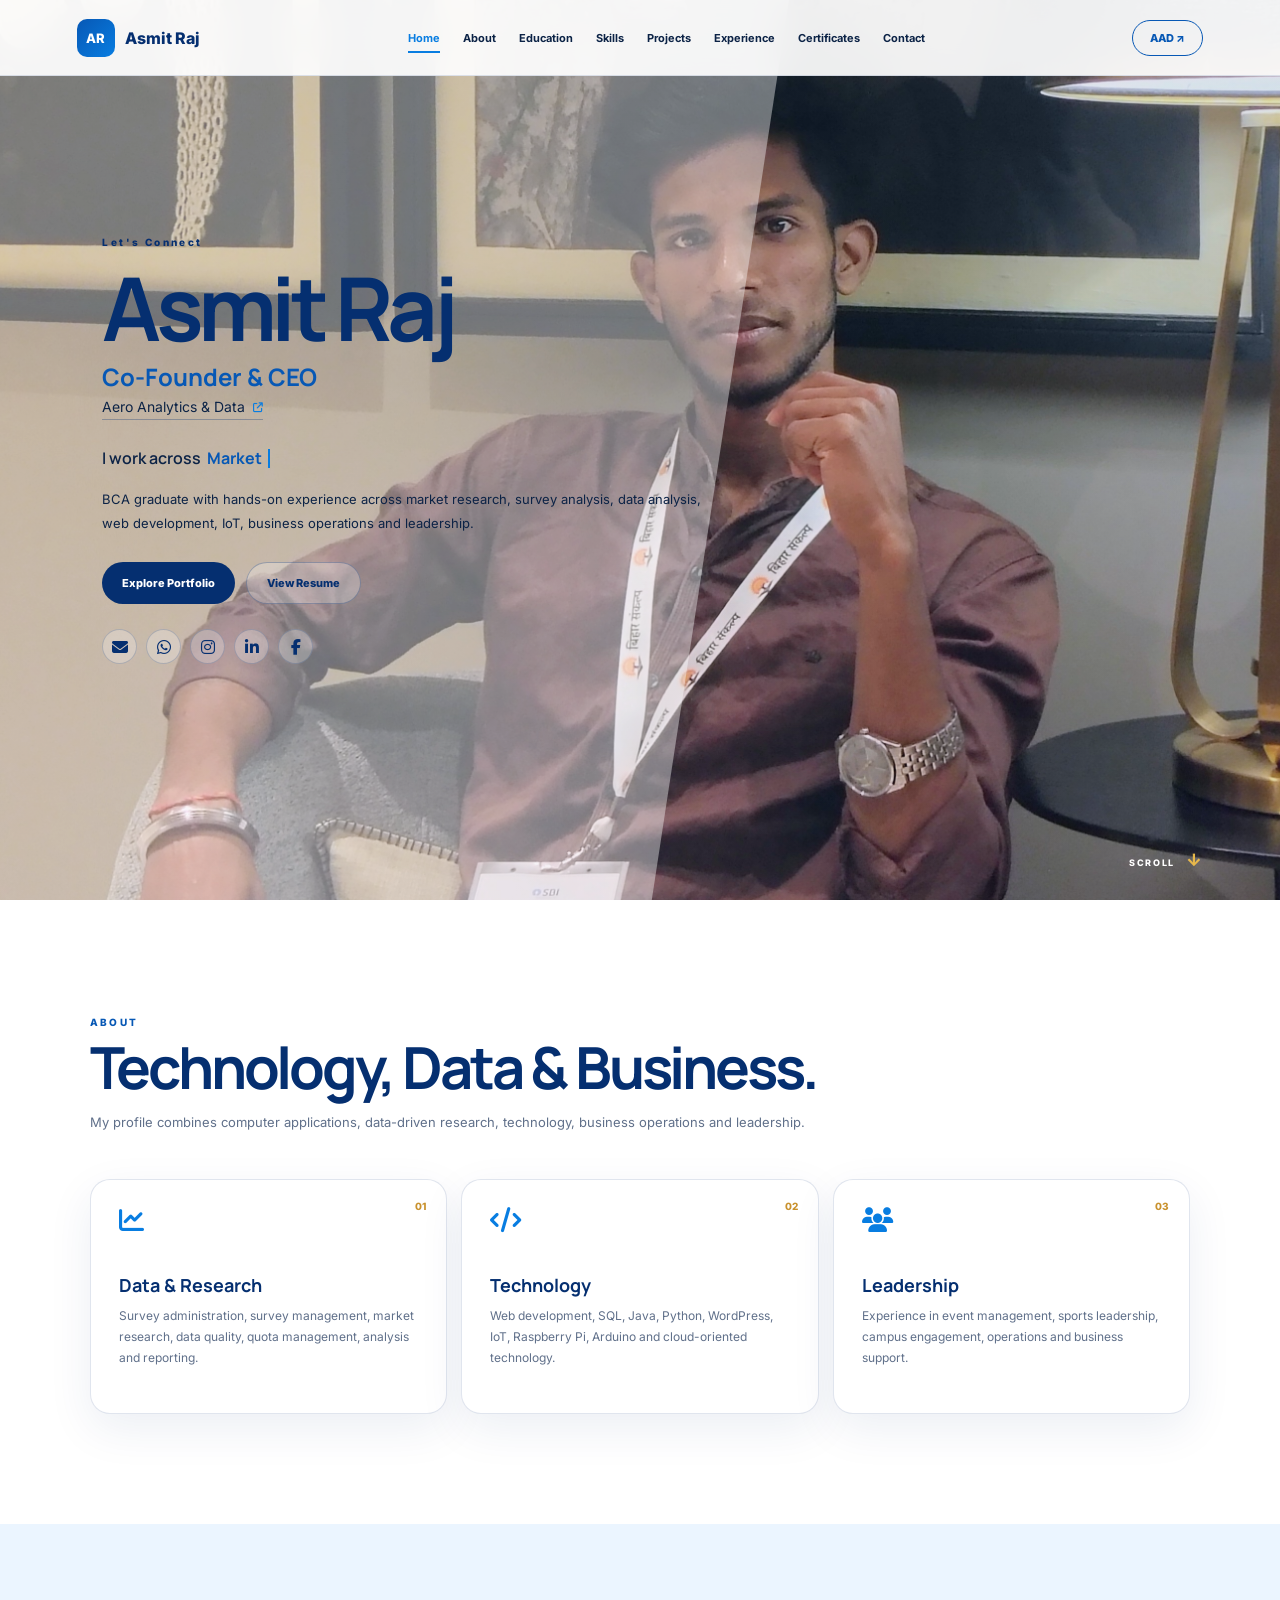
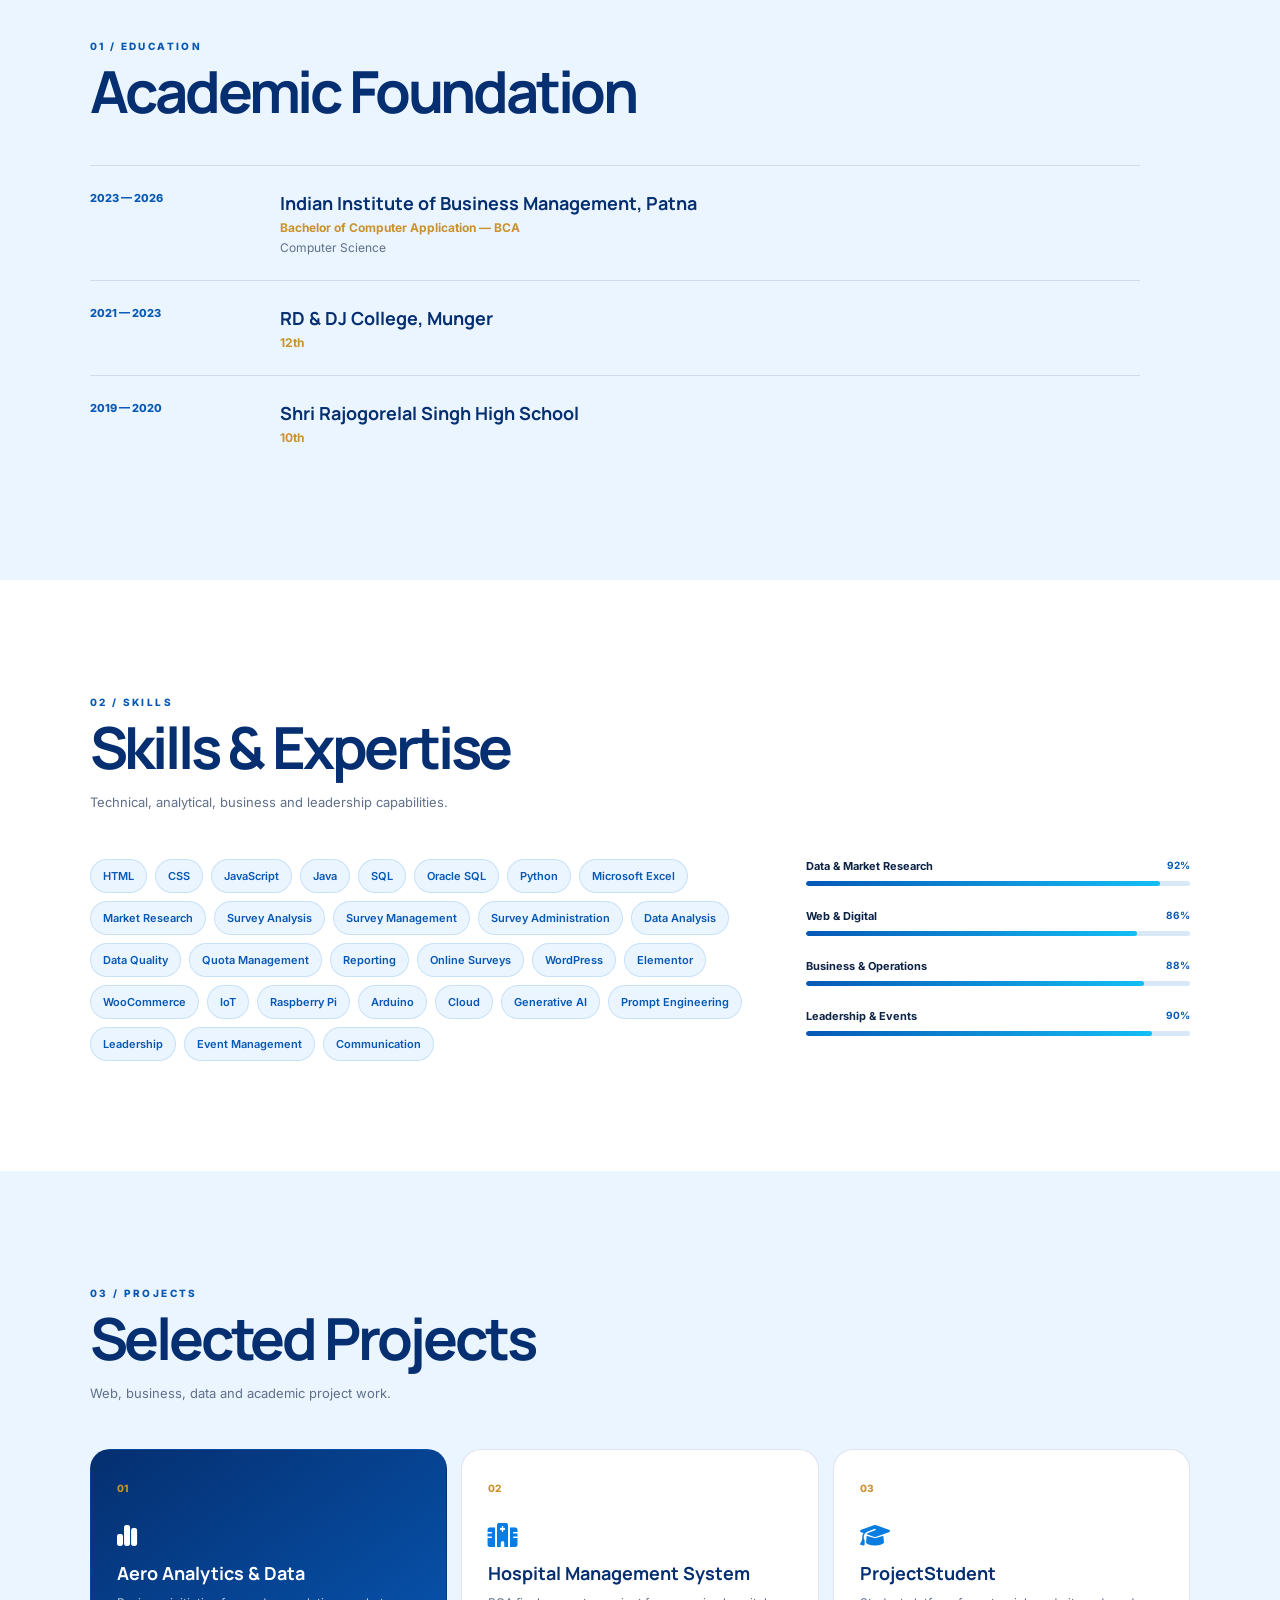
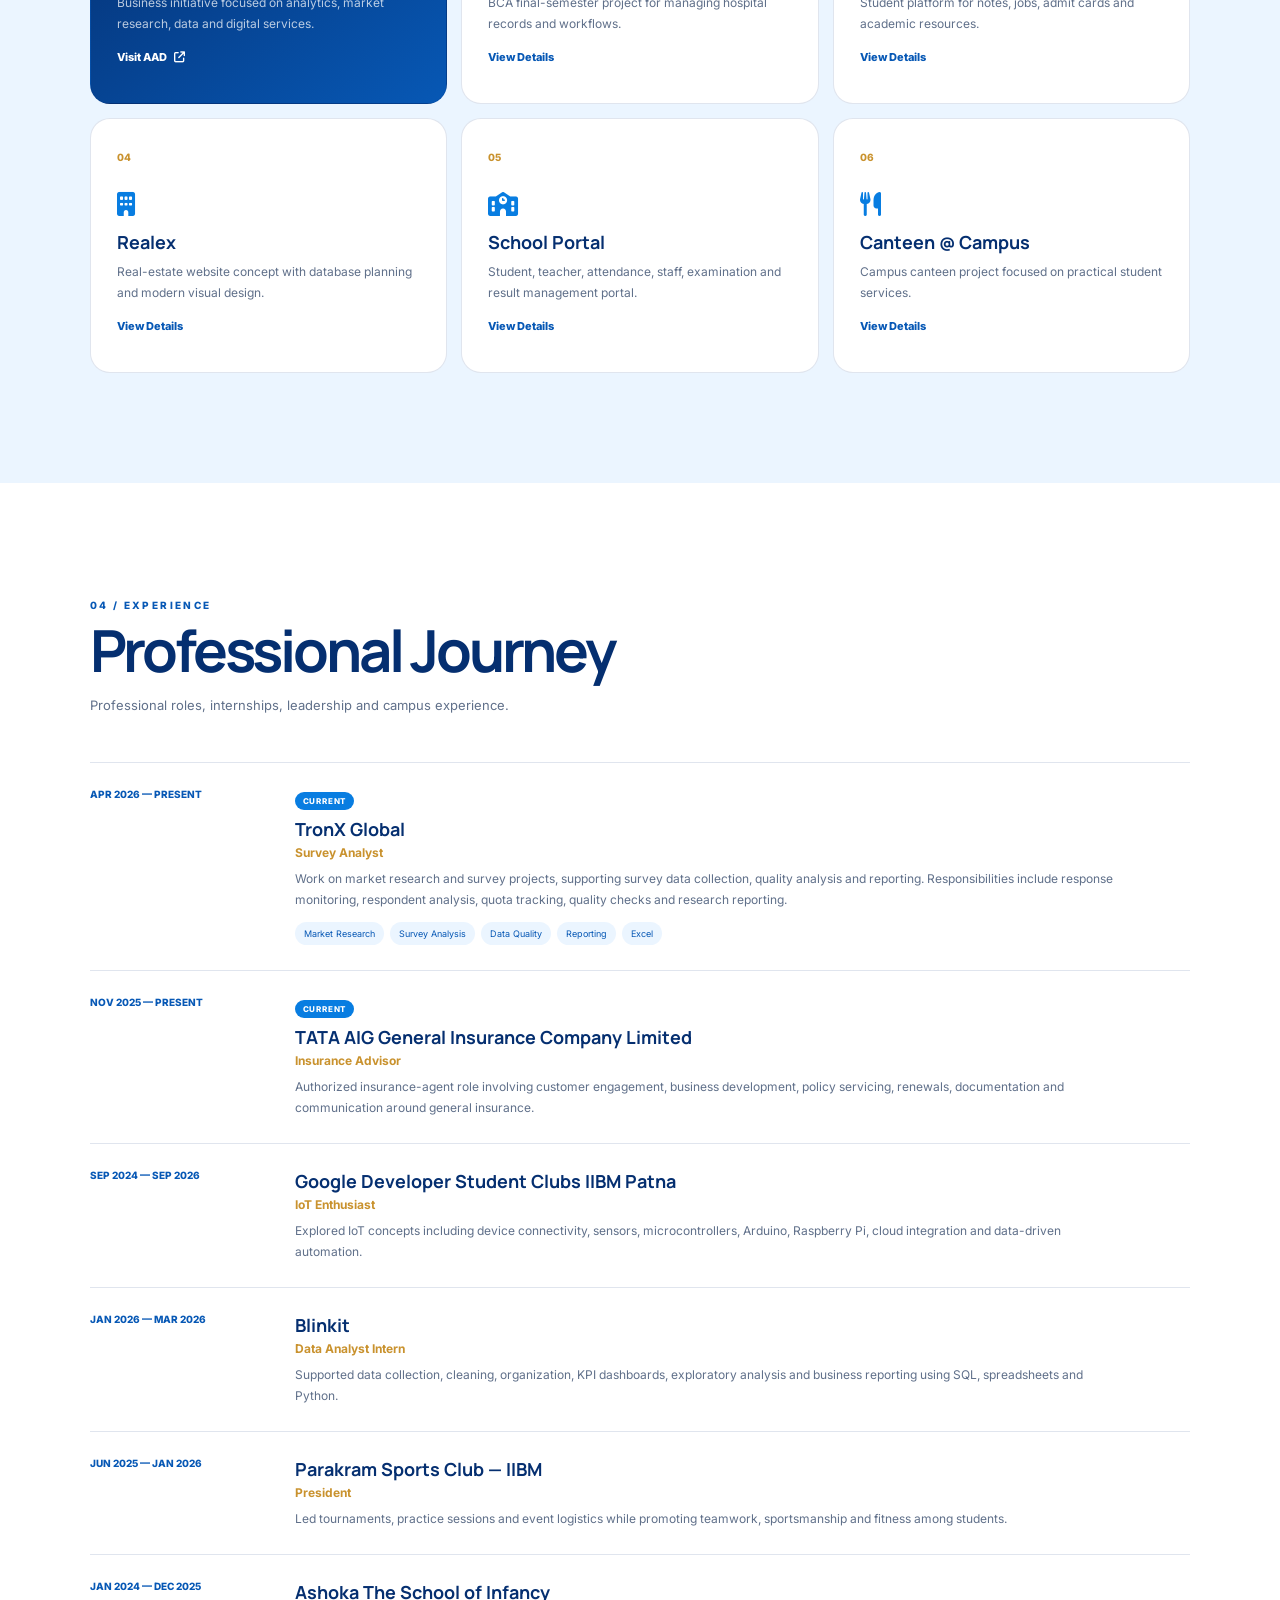
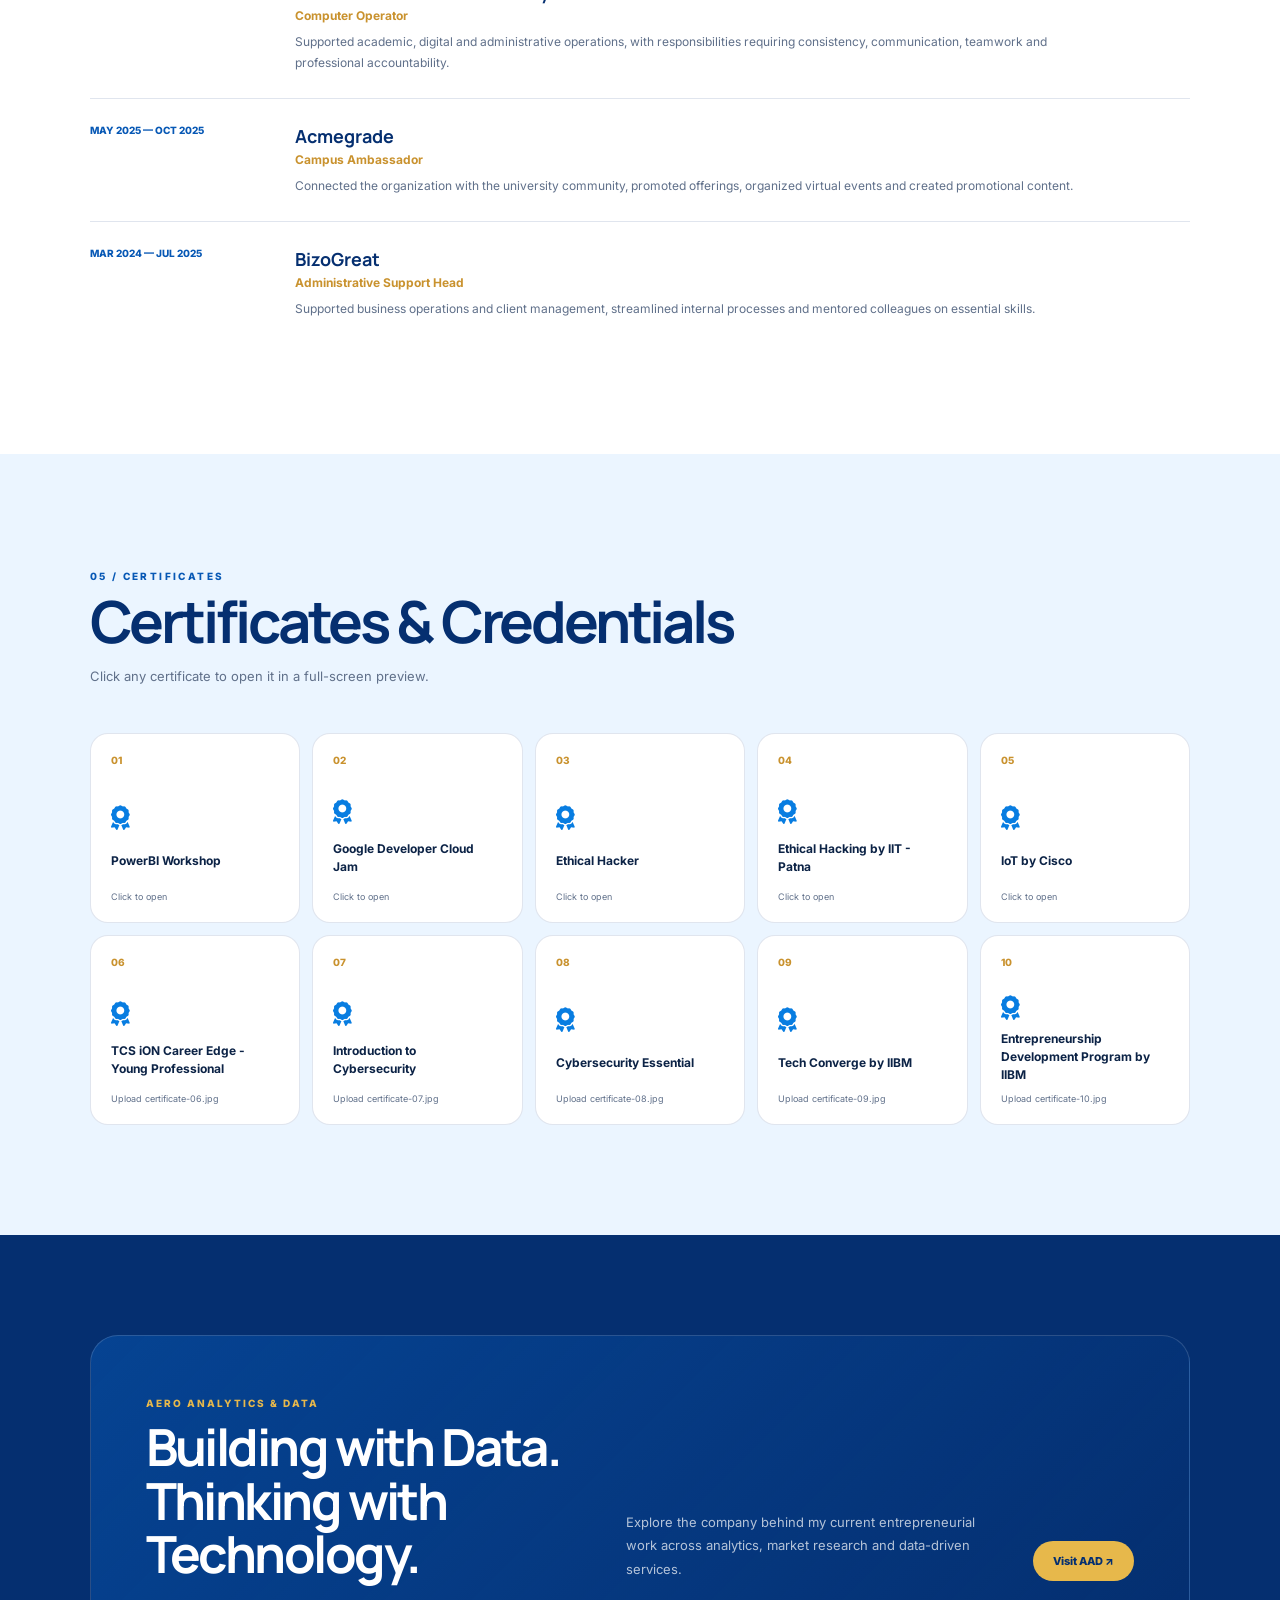
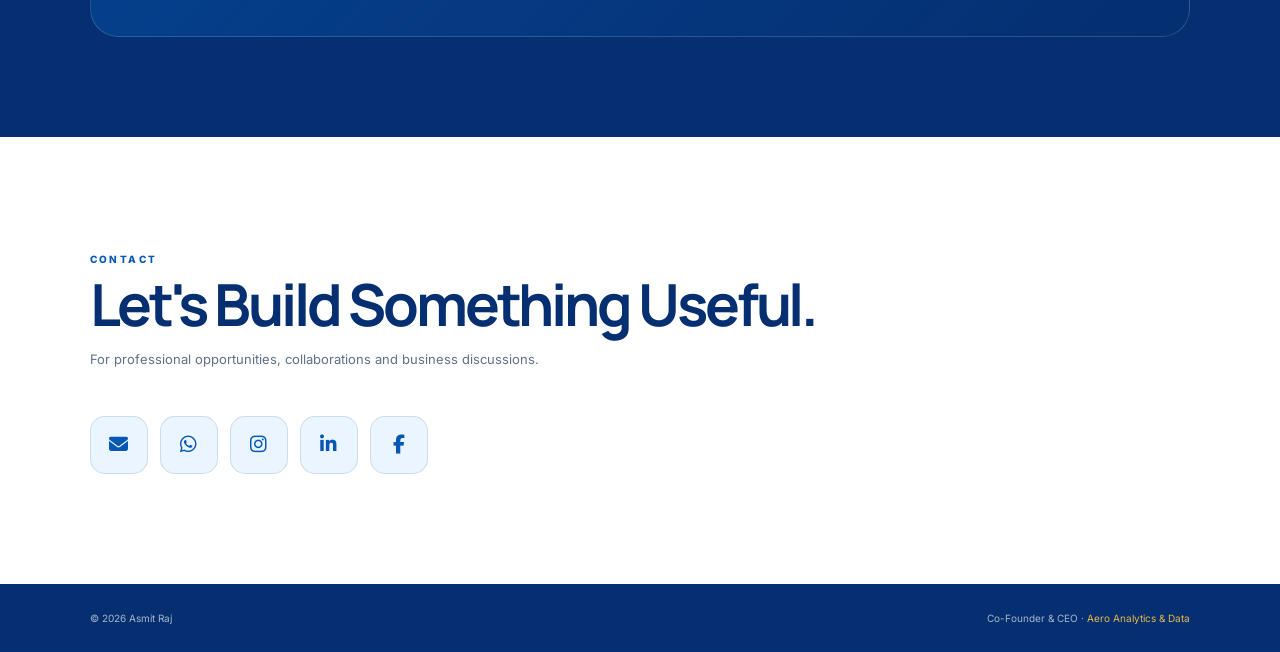
==== commit 3eadce93: "Update print statement from 'Hello' to 'Goodbye'" ====
--- a/index.html
+++ b/index.html
@@ -3,6 +3,24 @@
 
 <head>
 
+    <title>Asmit Raj | Co-Founder & CEO | Portfolio</title>
+
+<meta
+    name="description"
+    content="Asmit Raj is a Co-Founder & CEO at Aero Analytics & Data, with experience in market research, survey analysis, data analysis, web development, IoT and business operations."
+>
+
+<meta
+    name="keywords"
+    content="Asmit Raj, Asmit Raj Portfolio, Asmit Raj Patna, Co-Founder CEO, Aero Analytics & Data, Market Research, Survey Analyst, Data Analyst, Web Developer"
+>
+
+<meta name="author" content="Asmit Raj">
+
+<meta name="robots" content="index, follow">
+
+<link rel="canonical" href="https://asmitraj.netlify.app/">
+    
     <meta charset="UTF-8">
 
     <meta name="viewport"
@@ -1694,4 +1712,4 @@
 
 </body>
 
-</html>+</html>
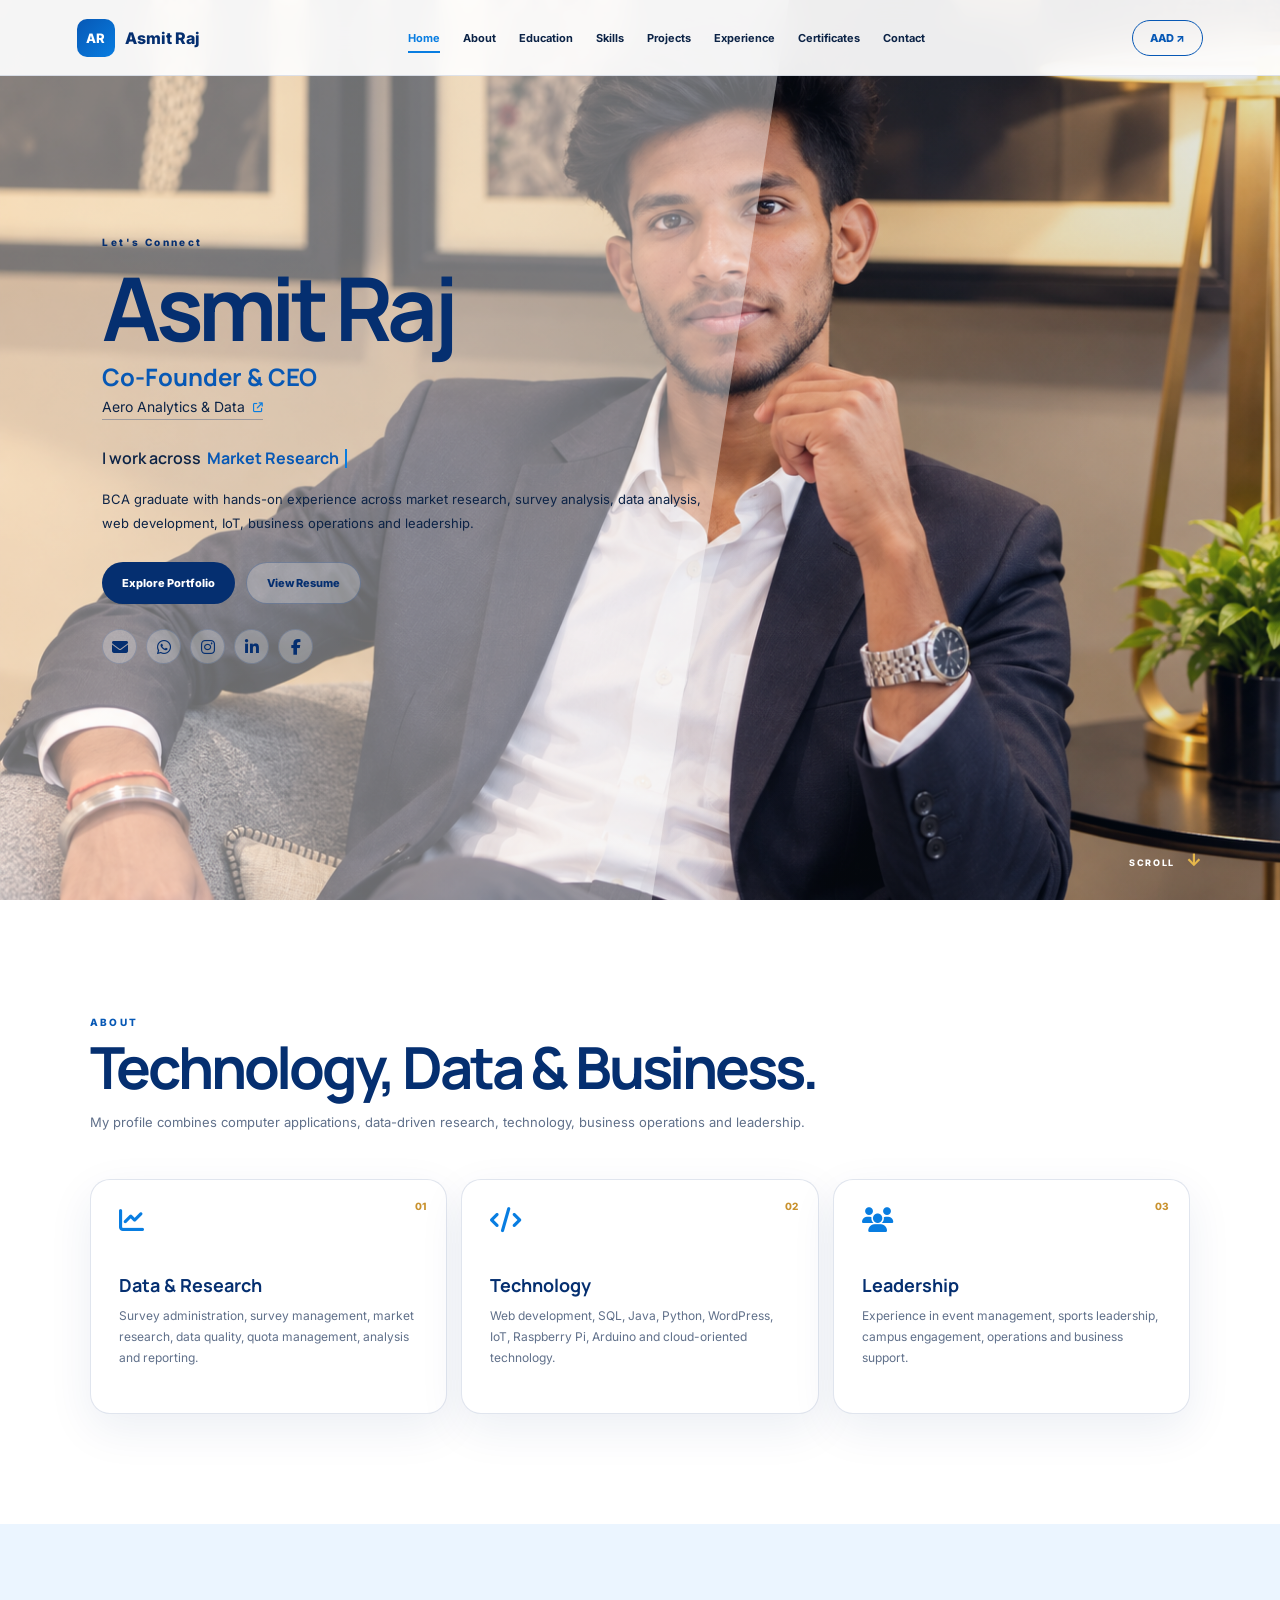
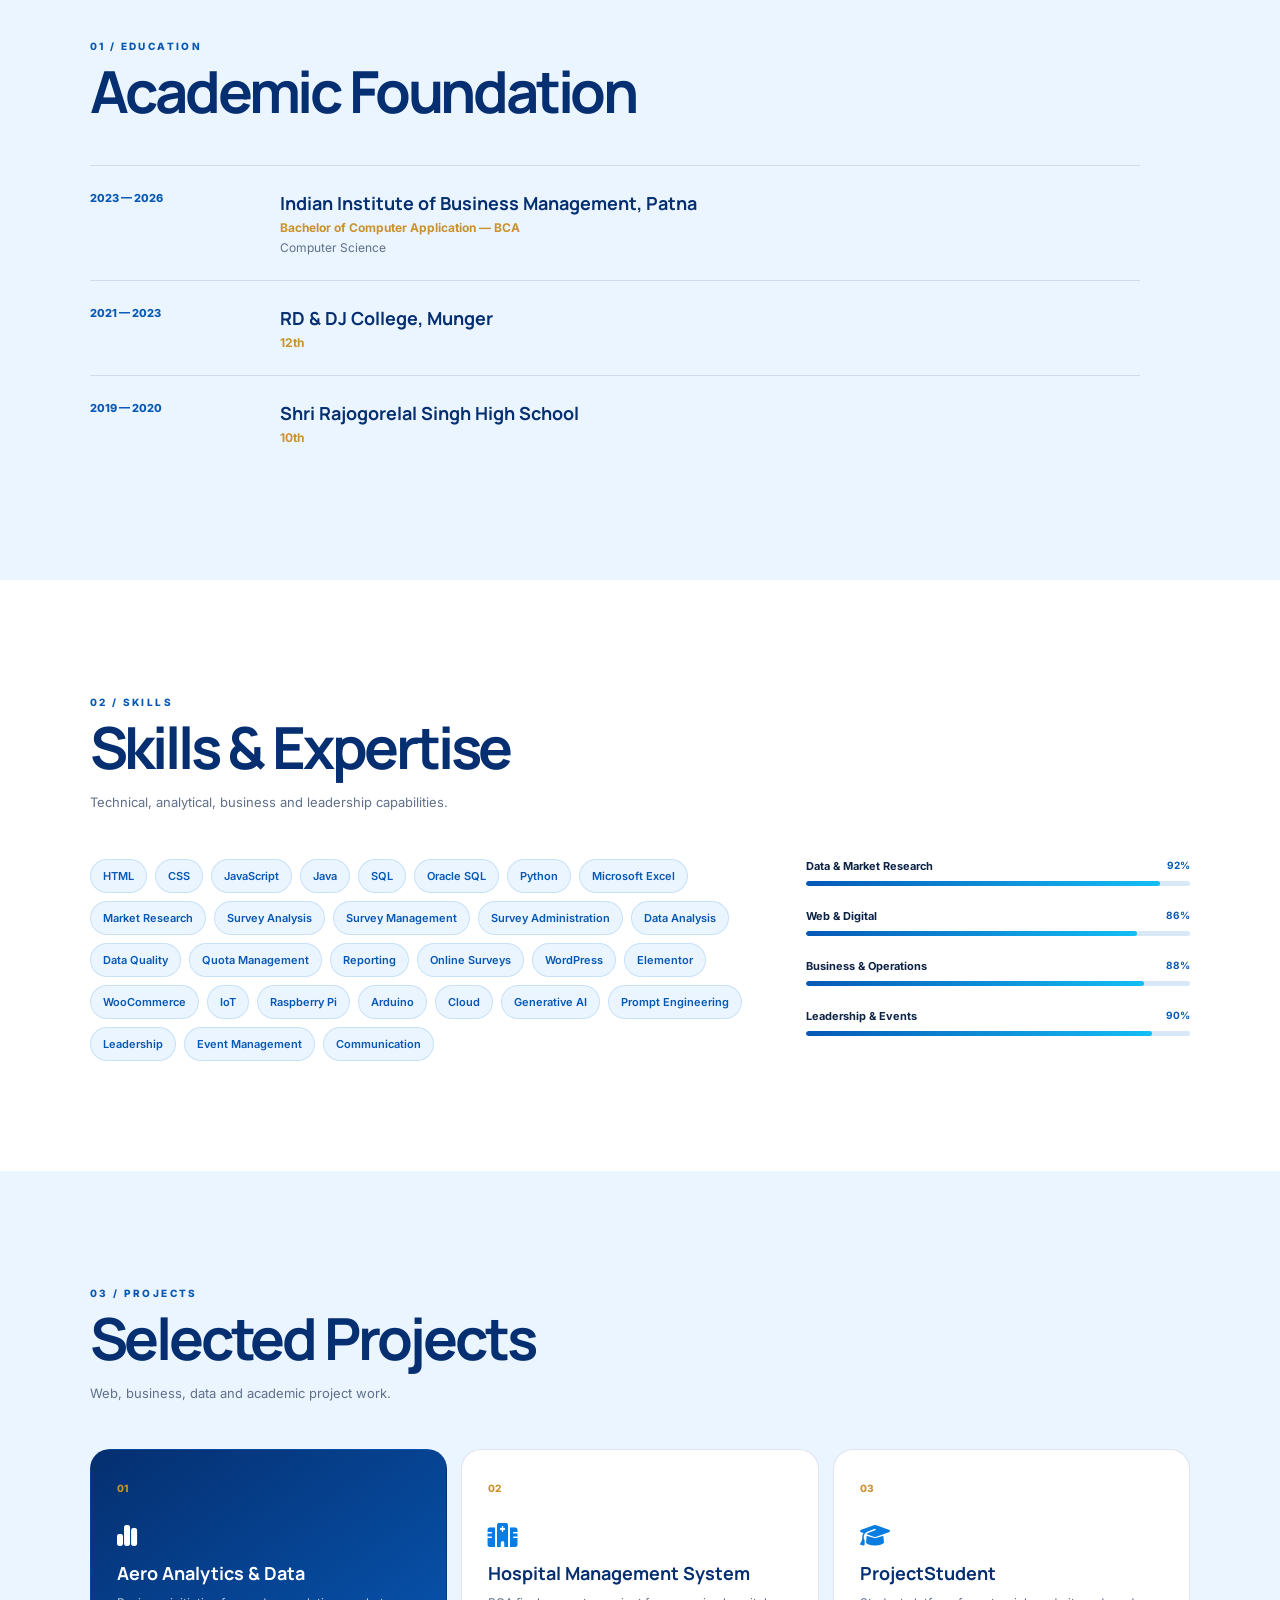
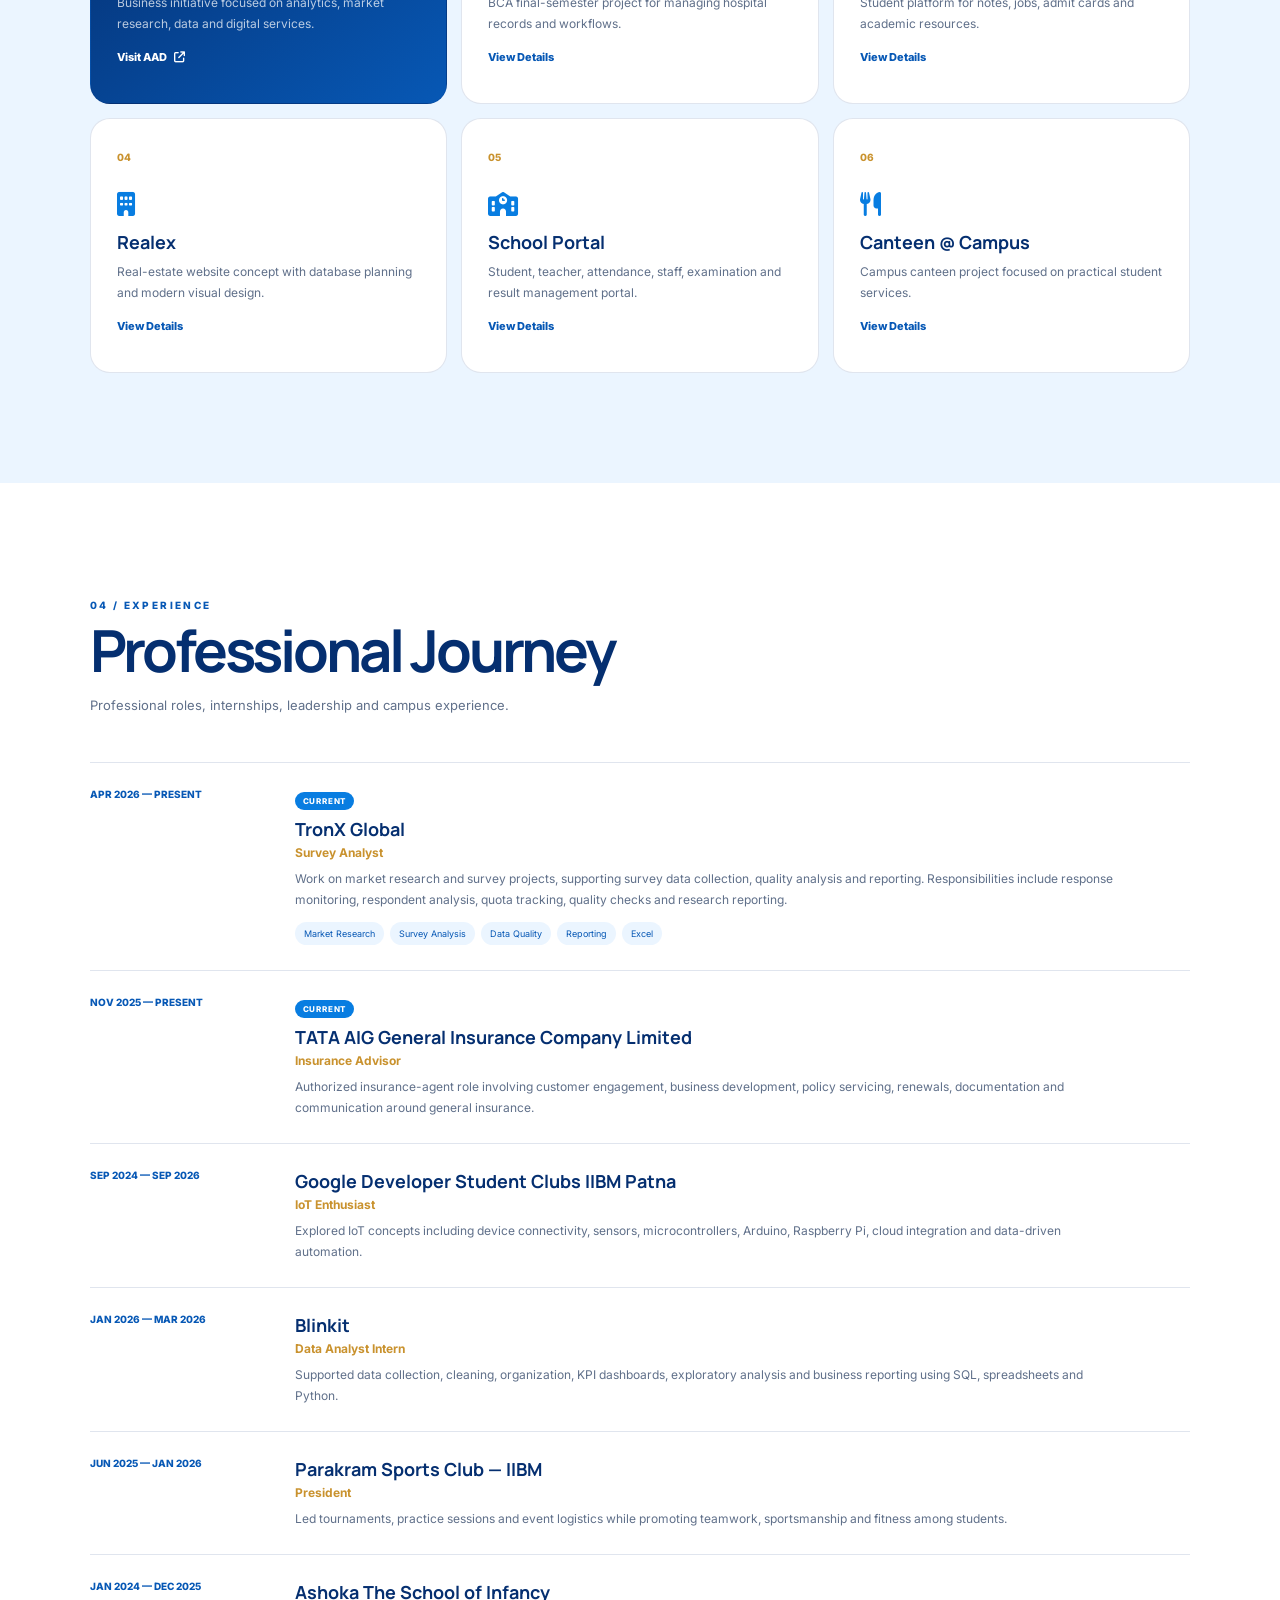
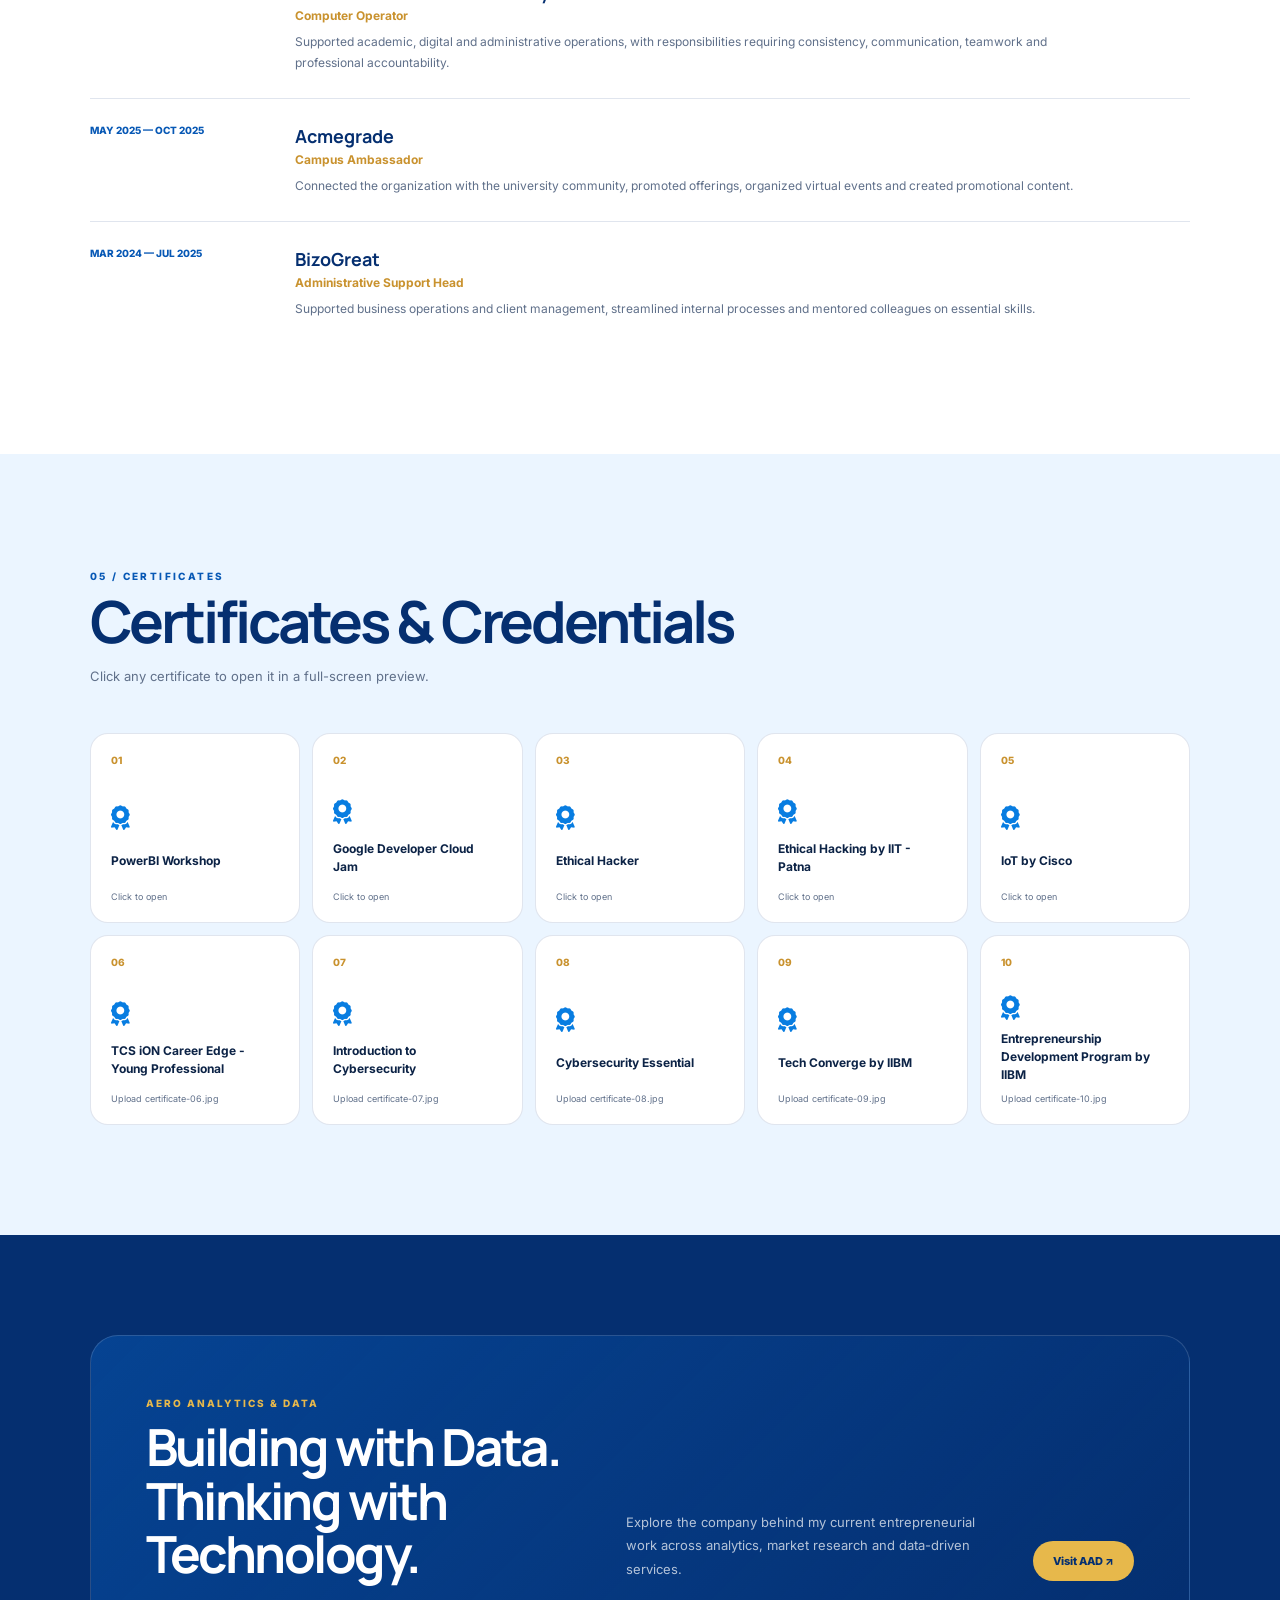
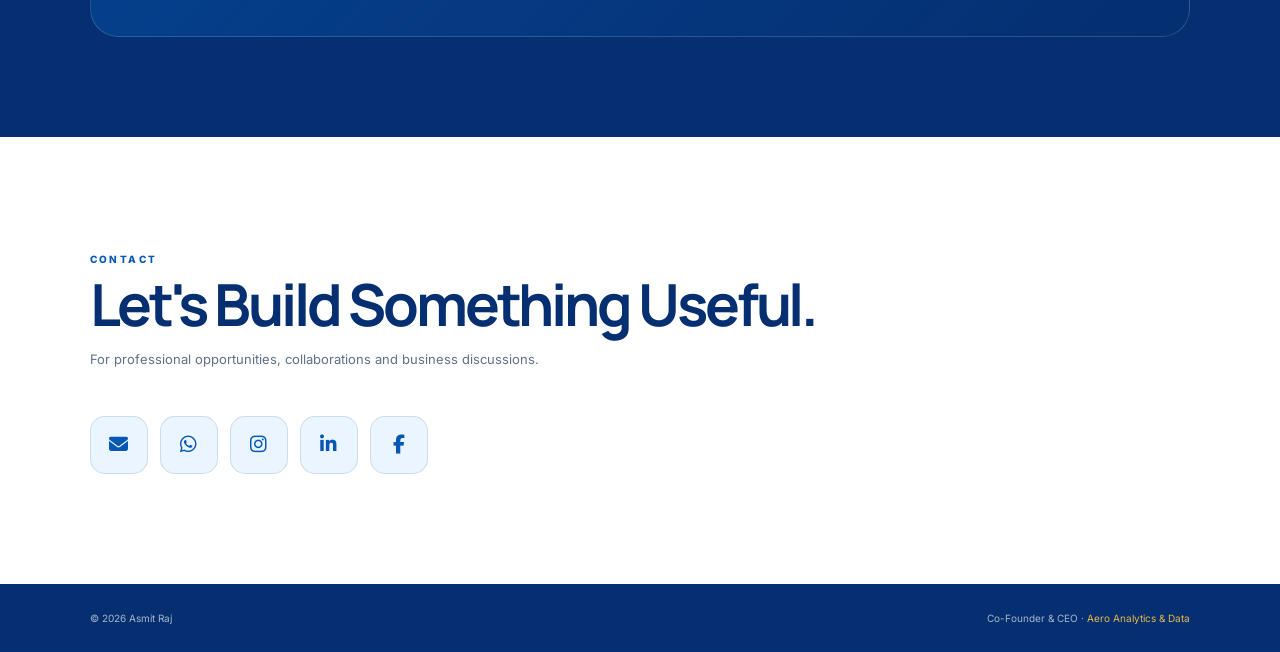
==== commit 50a8813b: "Update fmt.Println message from 'Hello' to 'Goodbye'" ====
--- a/index.html
+++ b/index.html
@@ -147,7 +147,7 @@
 
     <div class="hero-background">
 
-        <img src="assets/profile.jpg"
+        <img src="assets/profile.png"
              alt="Asmit Raj">
 
     </div>
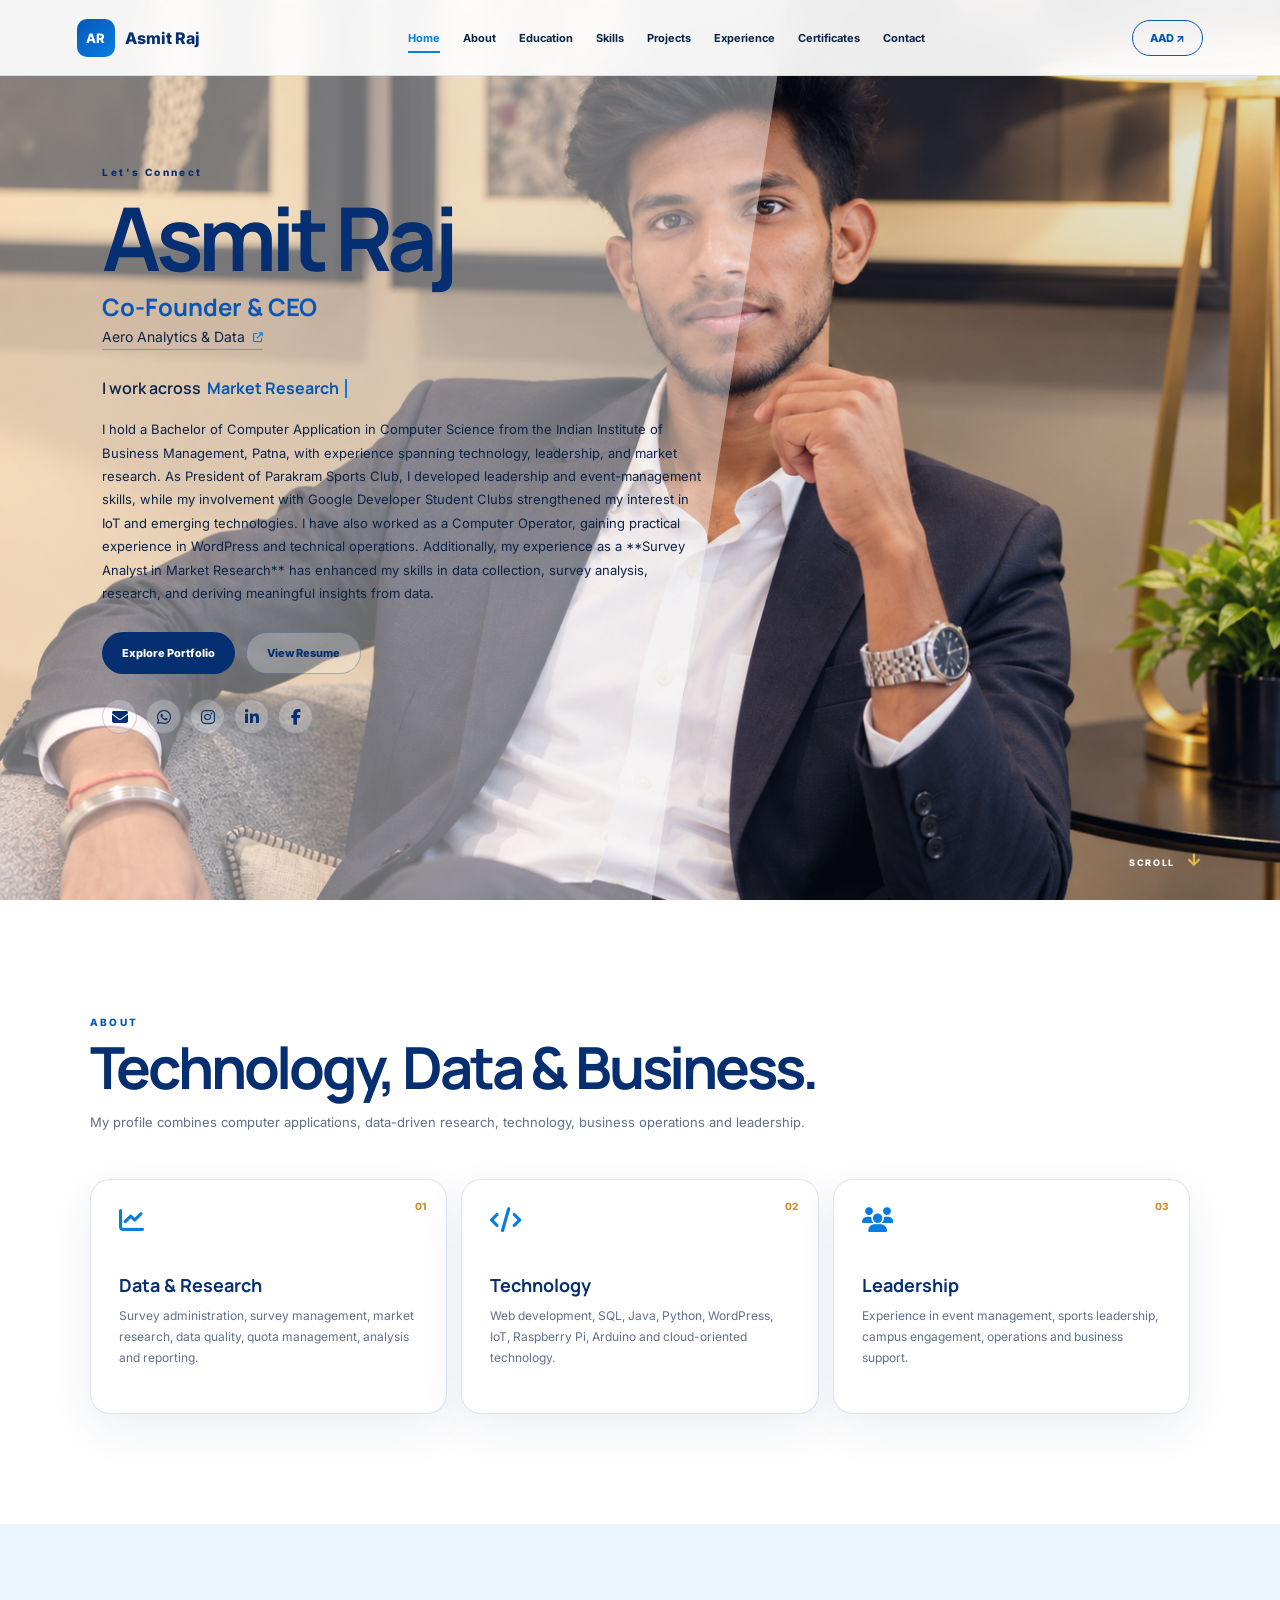
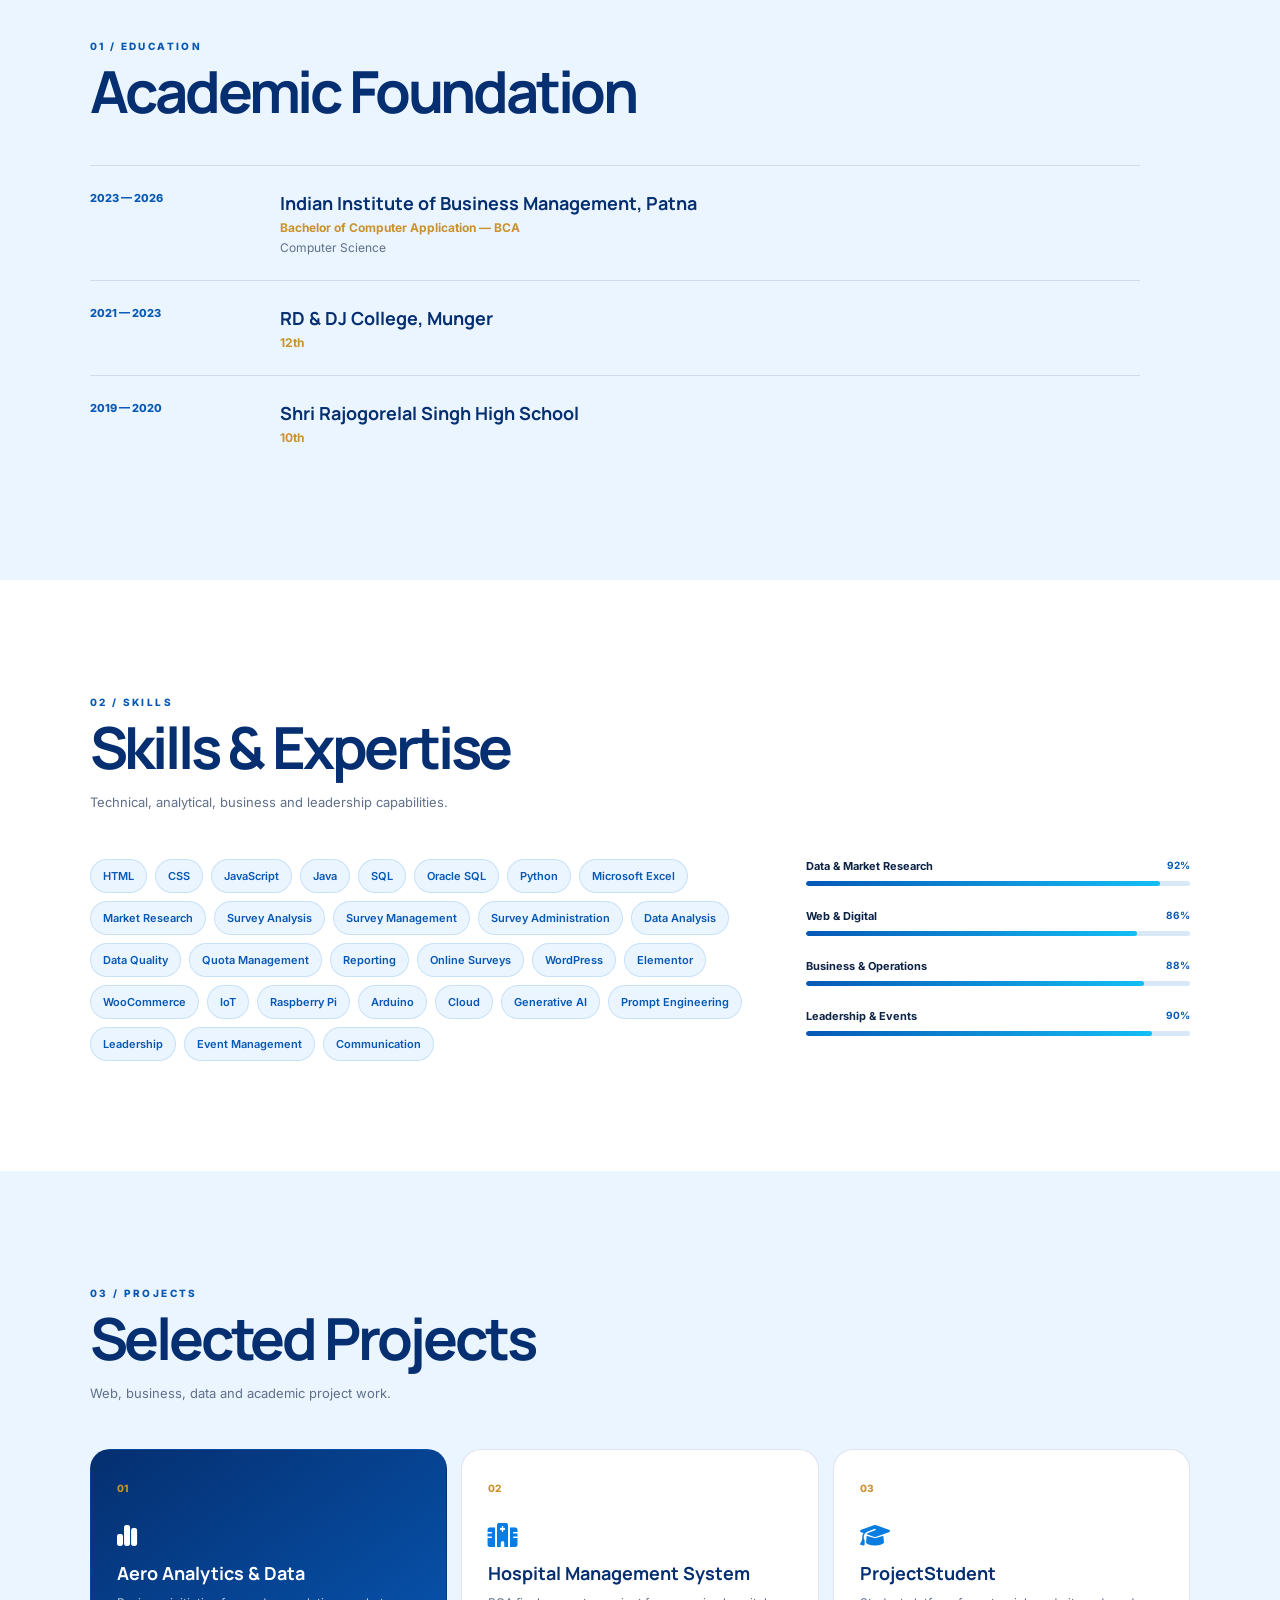
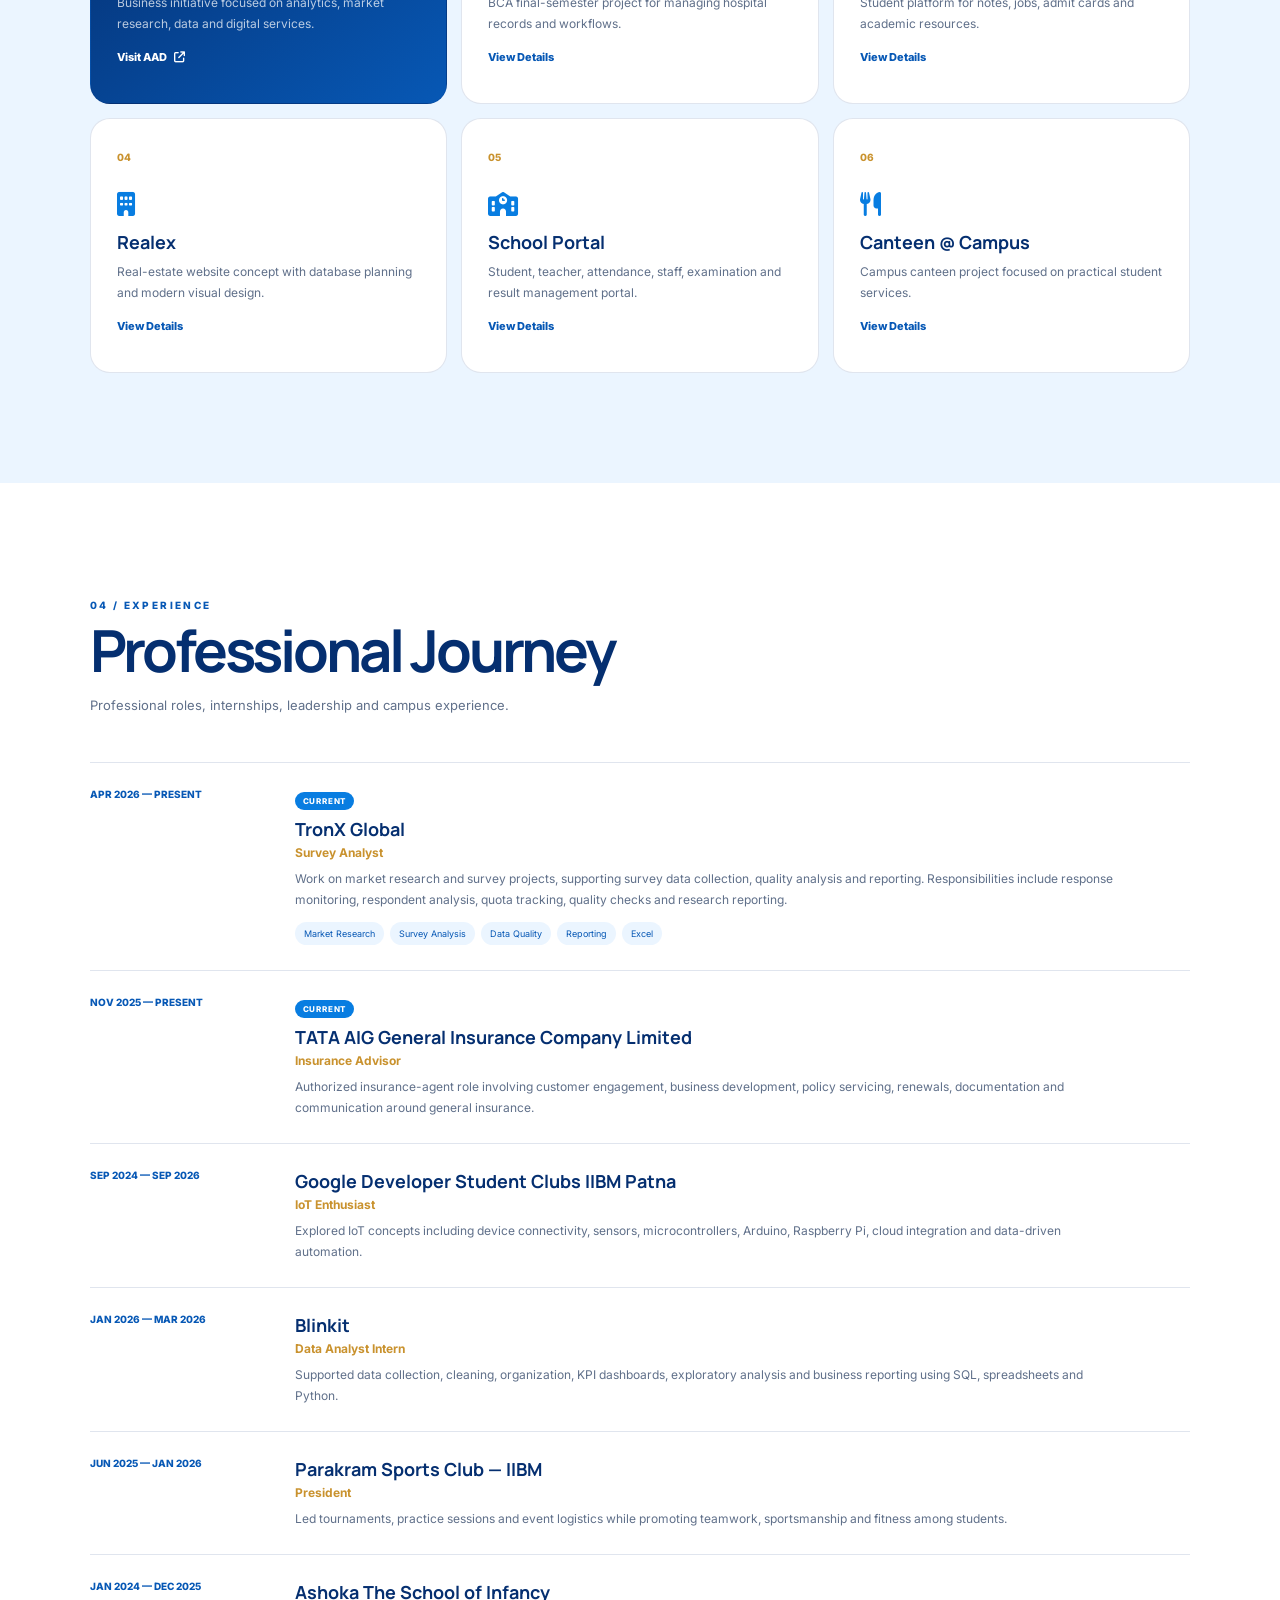
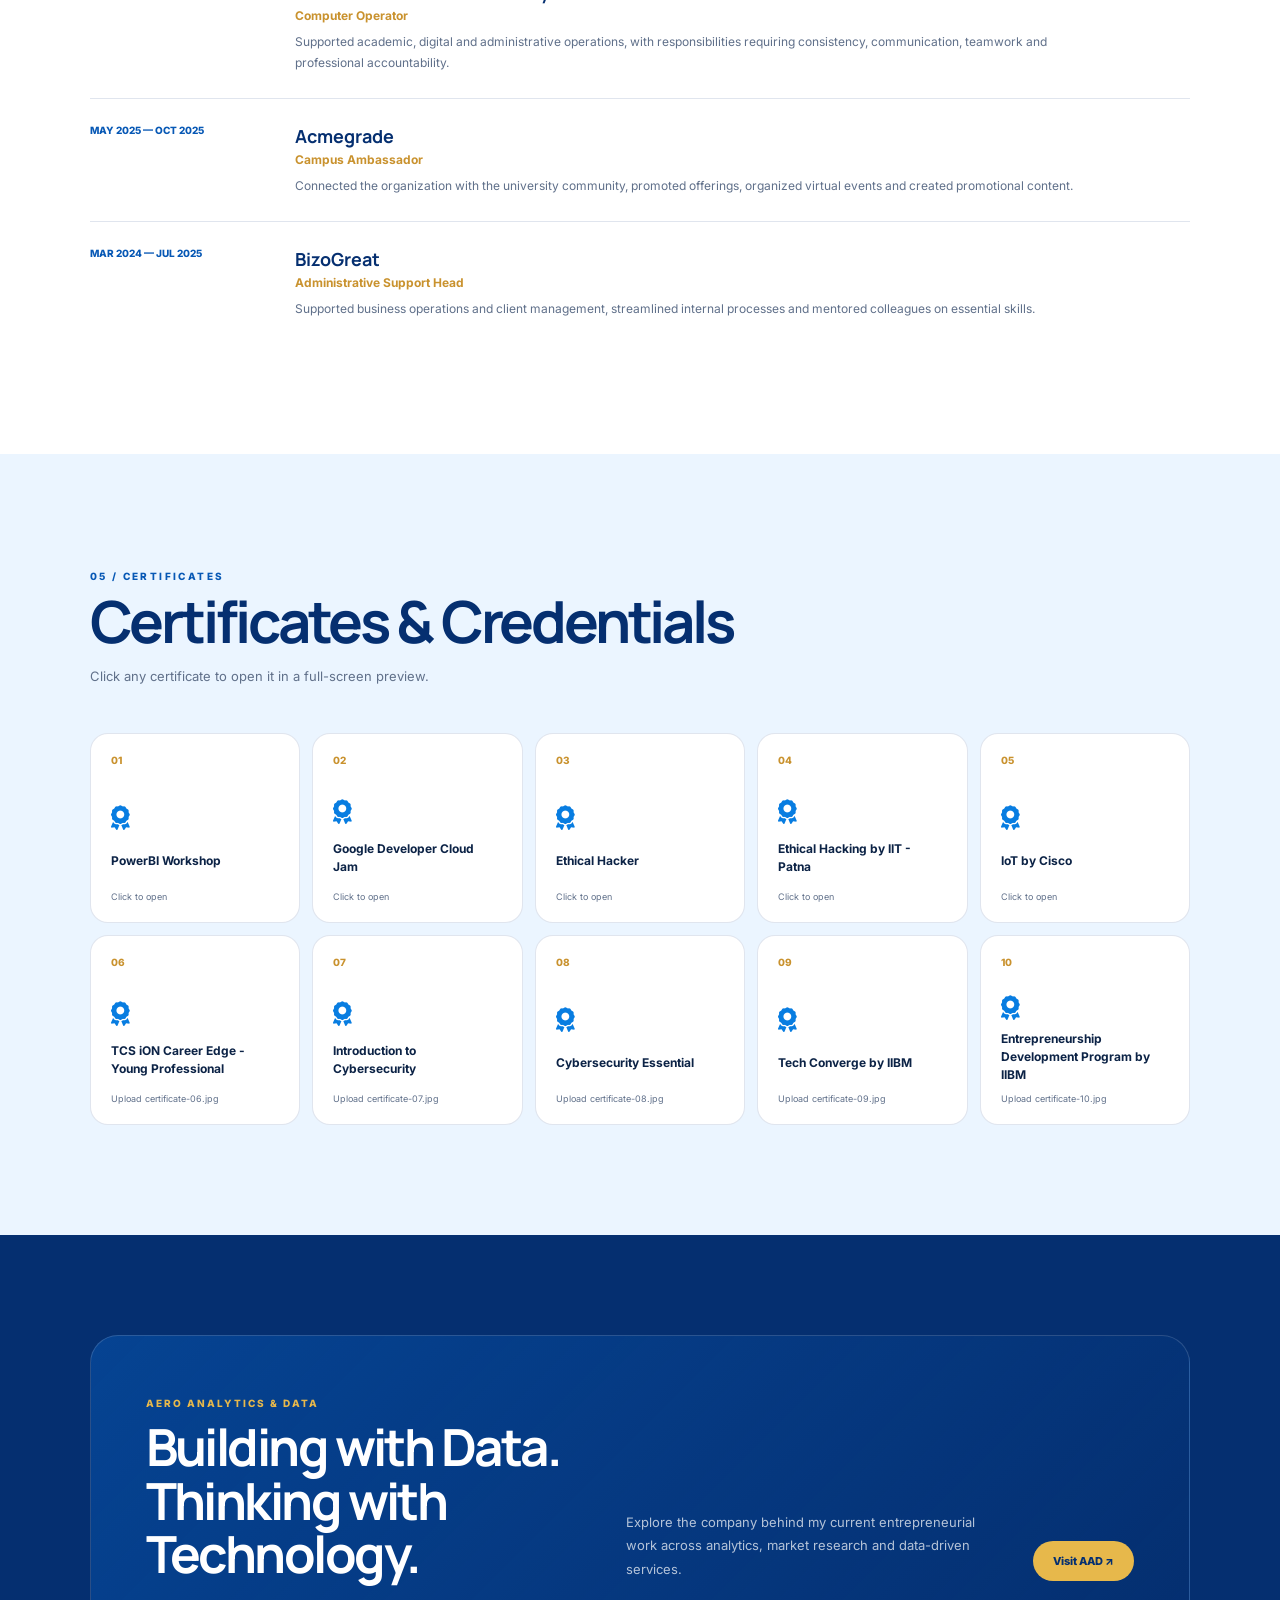
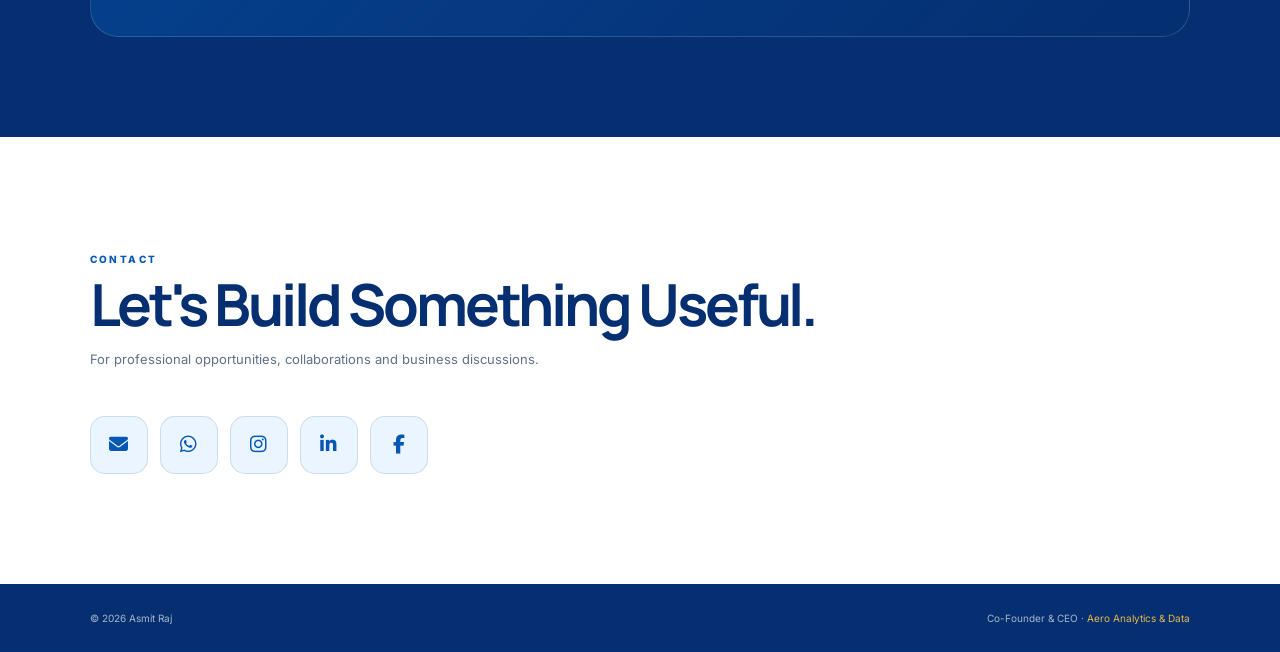
==== commit 2334721a: "Update fmt.Println output from 'Hello' to 'Goodbye'" ====
--- a/index.html
+++ b/index.html
@@ -7,7 +7,7 @@
 
 <meta
     name="description"
-    content="Asmit Raj is a Co-Founder & CEO at Aero Analytics & Data, with experience in market research, survey analysis, data analysis, web development, IoT and business operations."
+    content="Asmit Raj is a Co-Founder & CEO at Aero Analytics & Data, with experience in Market Research, Survey Analysis, Data Analysis, Web Development, IoT and Business Operations."
 >
 
 <meta
@@ -29,7 +29,7 @@
     <meta name="description"
           content="Asmit Raj | Co-Founder & CEO | Aero Analytics & Data">
 
-    <title>Asmit Raj | Portfolio</title>
+    <title>Asmit Raj | Co-Founder</title>
 
 
     <!-- Google Fonts -->
@@ -208,10 +208,14 @@
 
         <p class="hero-description">
 
-            BCA graduate with hands-on experience across
-            market research, survey analysis, data analysis,
-            web development, IoT, business operations and
-            leadership.
+            I hold a Bachelor of Computer Application in Computer Science from the Indian Institute of Business Management, Patna, 
+            with experience spanning technology, leadership, and market research. As President of Parakram Sports Club, 
+            I developed leadership and event-management skills, while my involvement with Google Developer Student Clubs 
+            strengthened my interest in IoT and emerging technologies. 
+            I have also worked as a Computer Operator, gaining practical experience in WordPress and technical operations. 
+            Additionally, my experience as a **Survey Analyst in Market Research** has enhanced my skills in data collection, 
+            survey analysis, research, and deriving meaningful insights from data.
+
 
         </p>
 
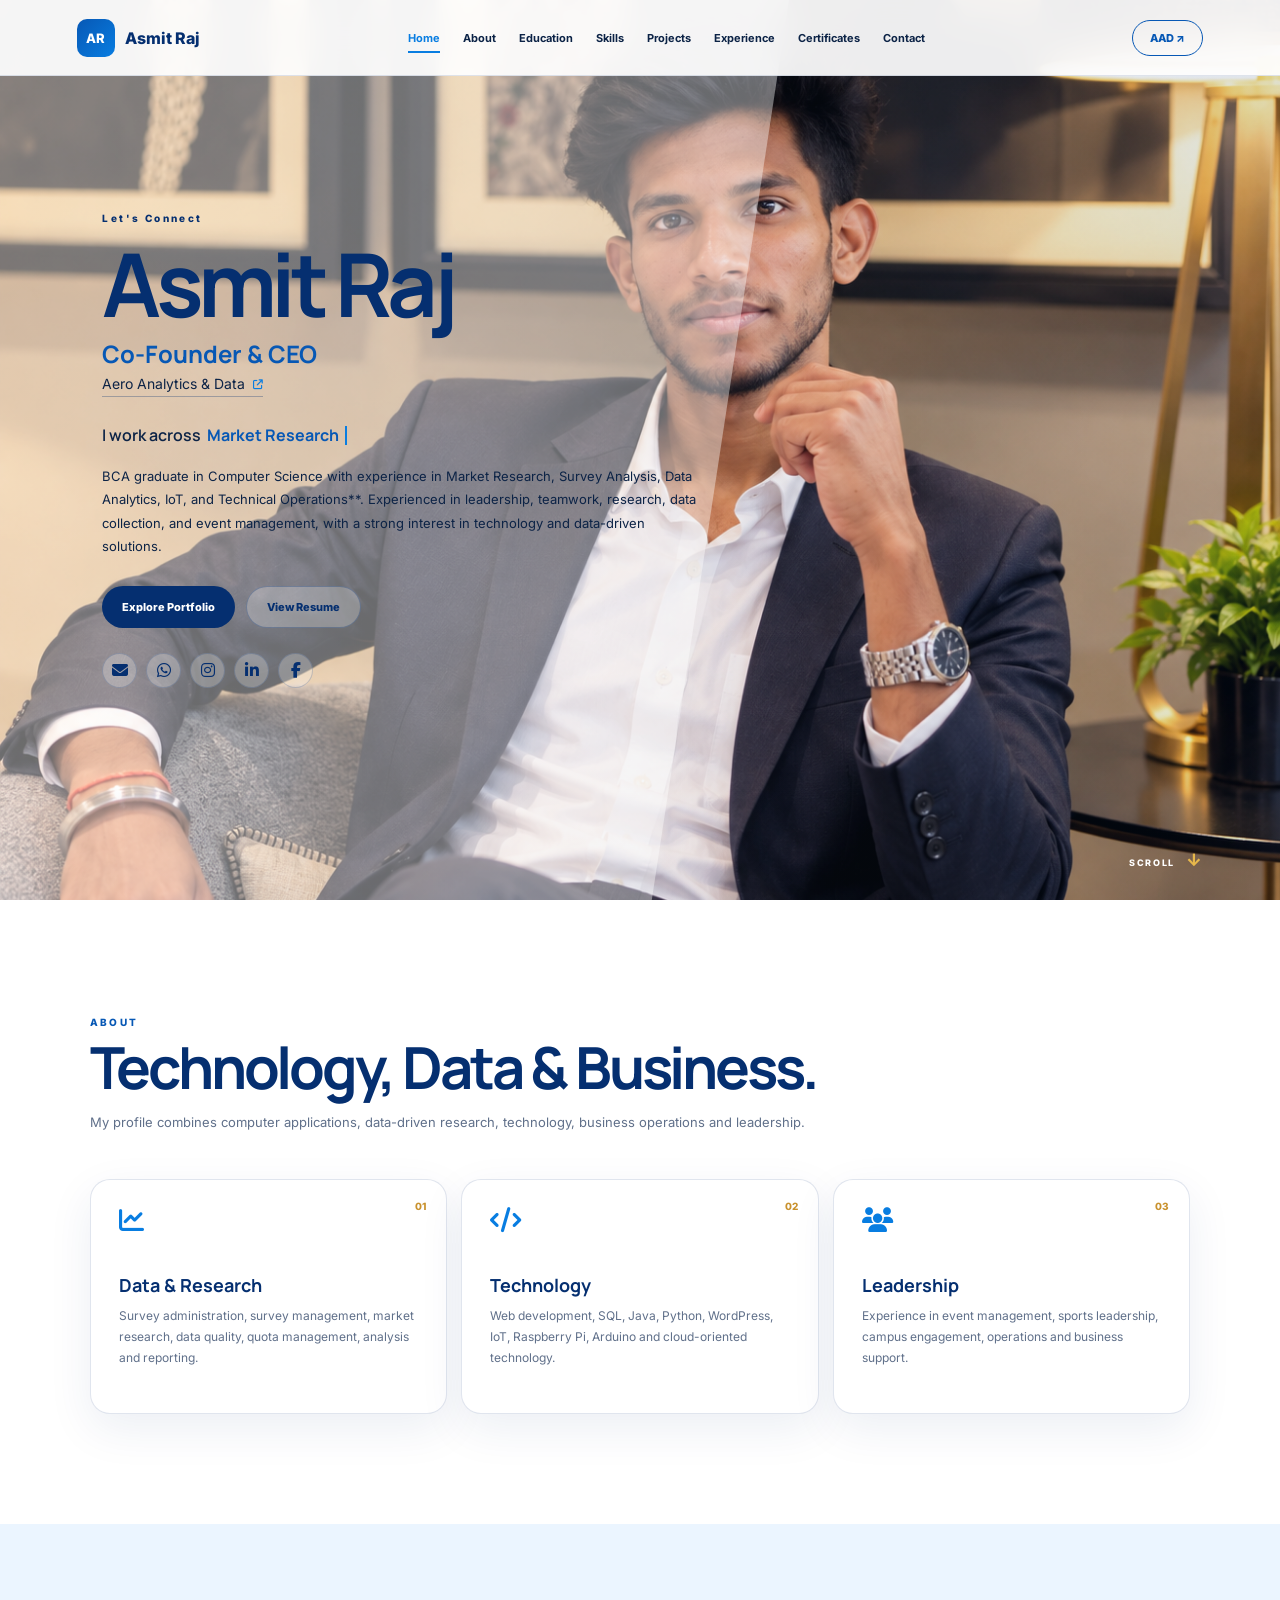
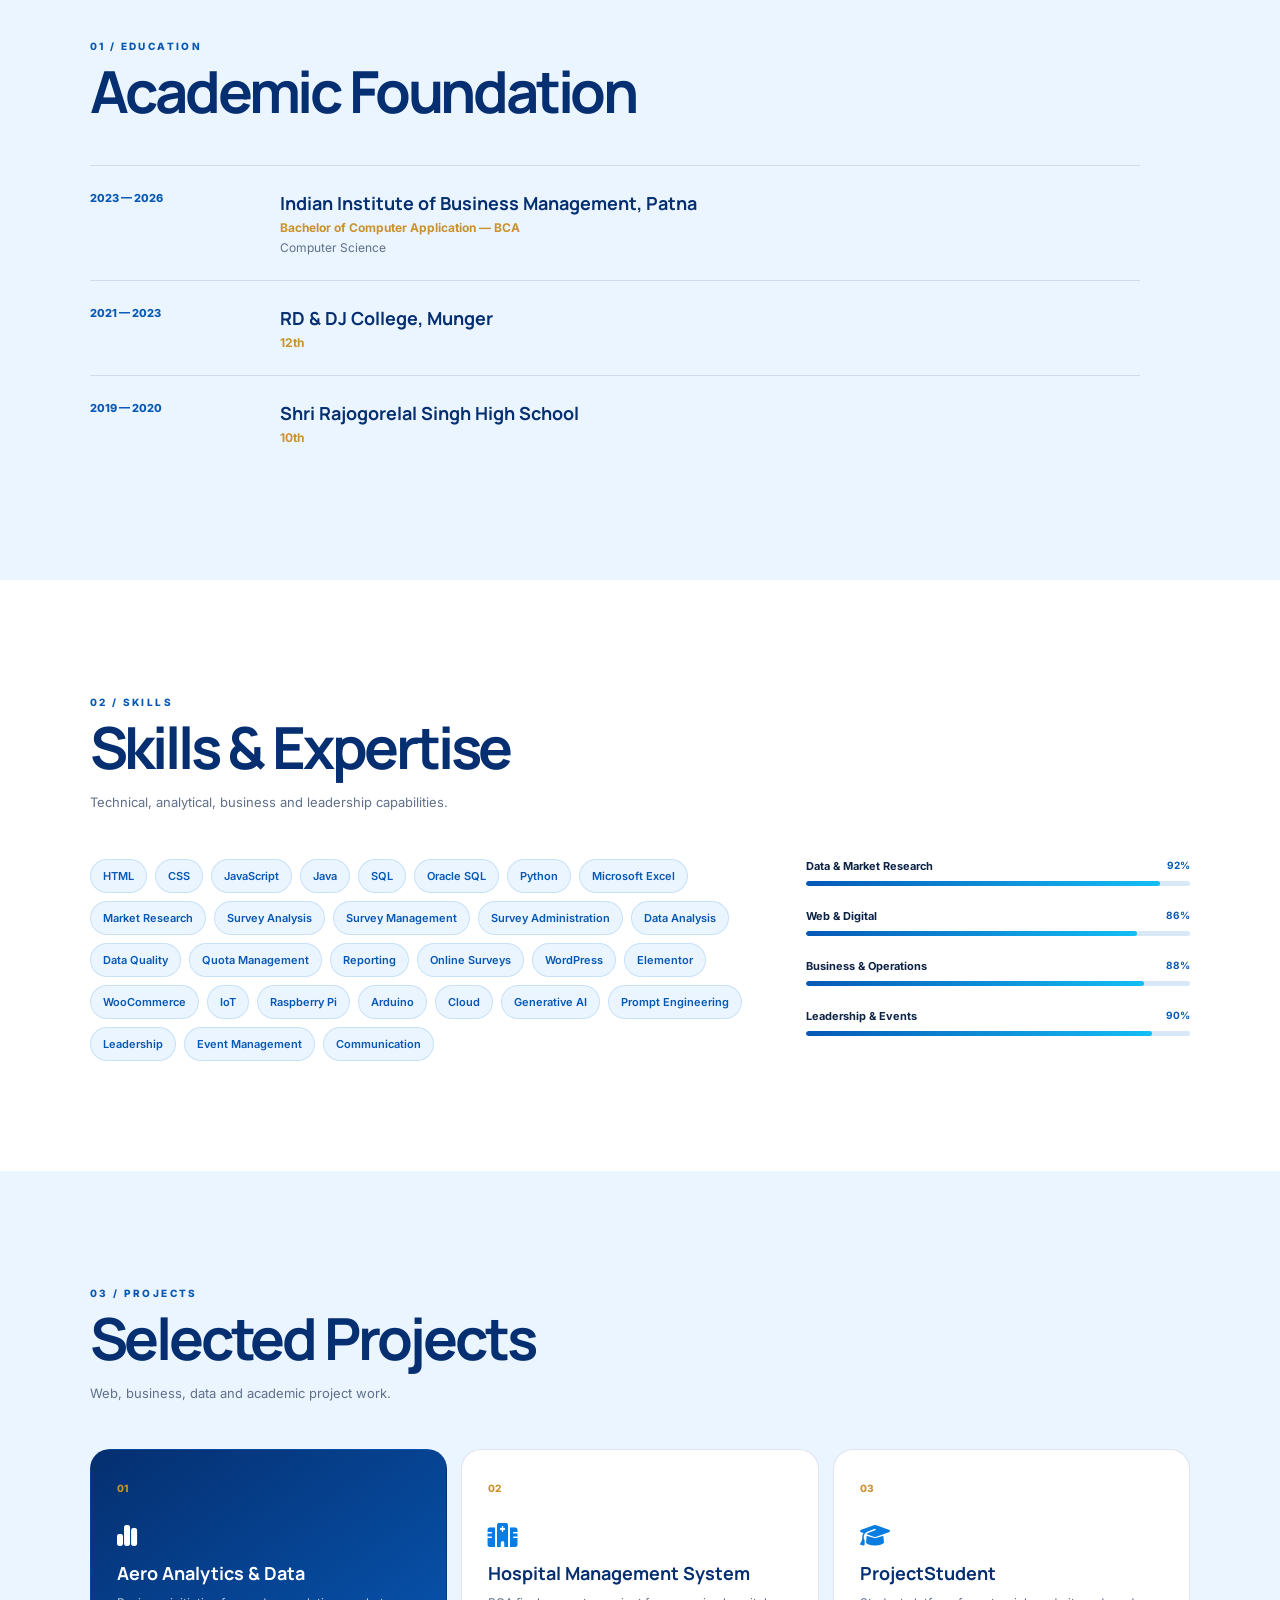
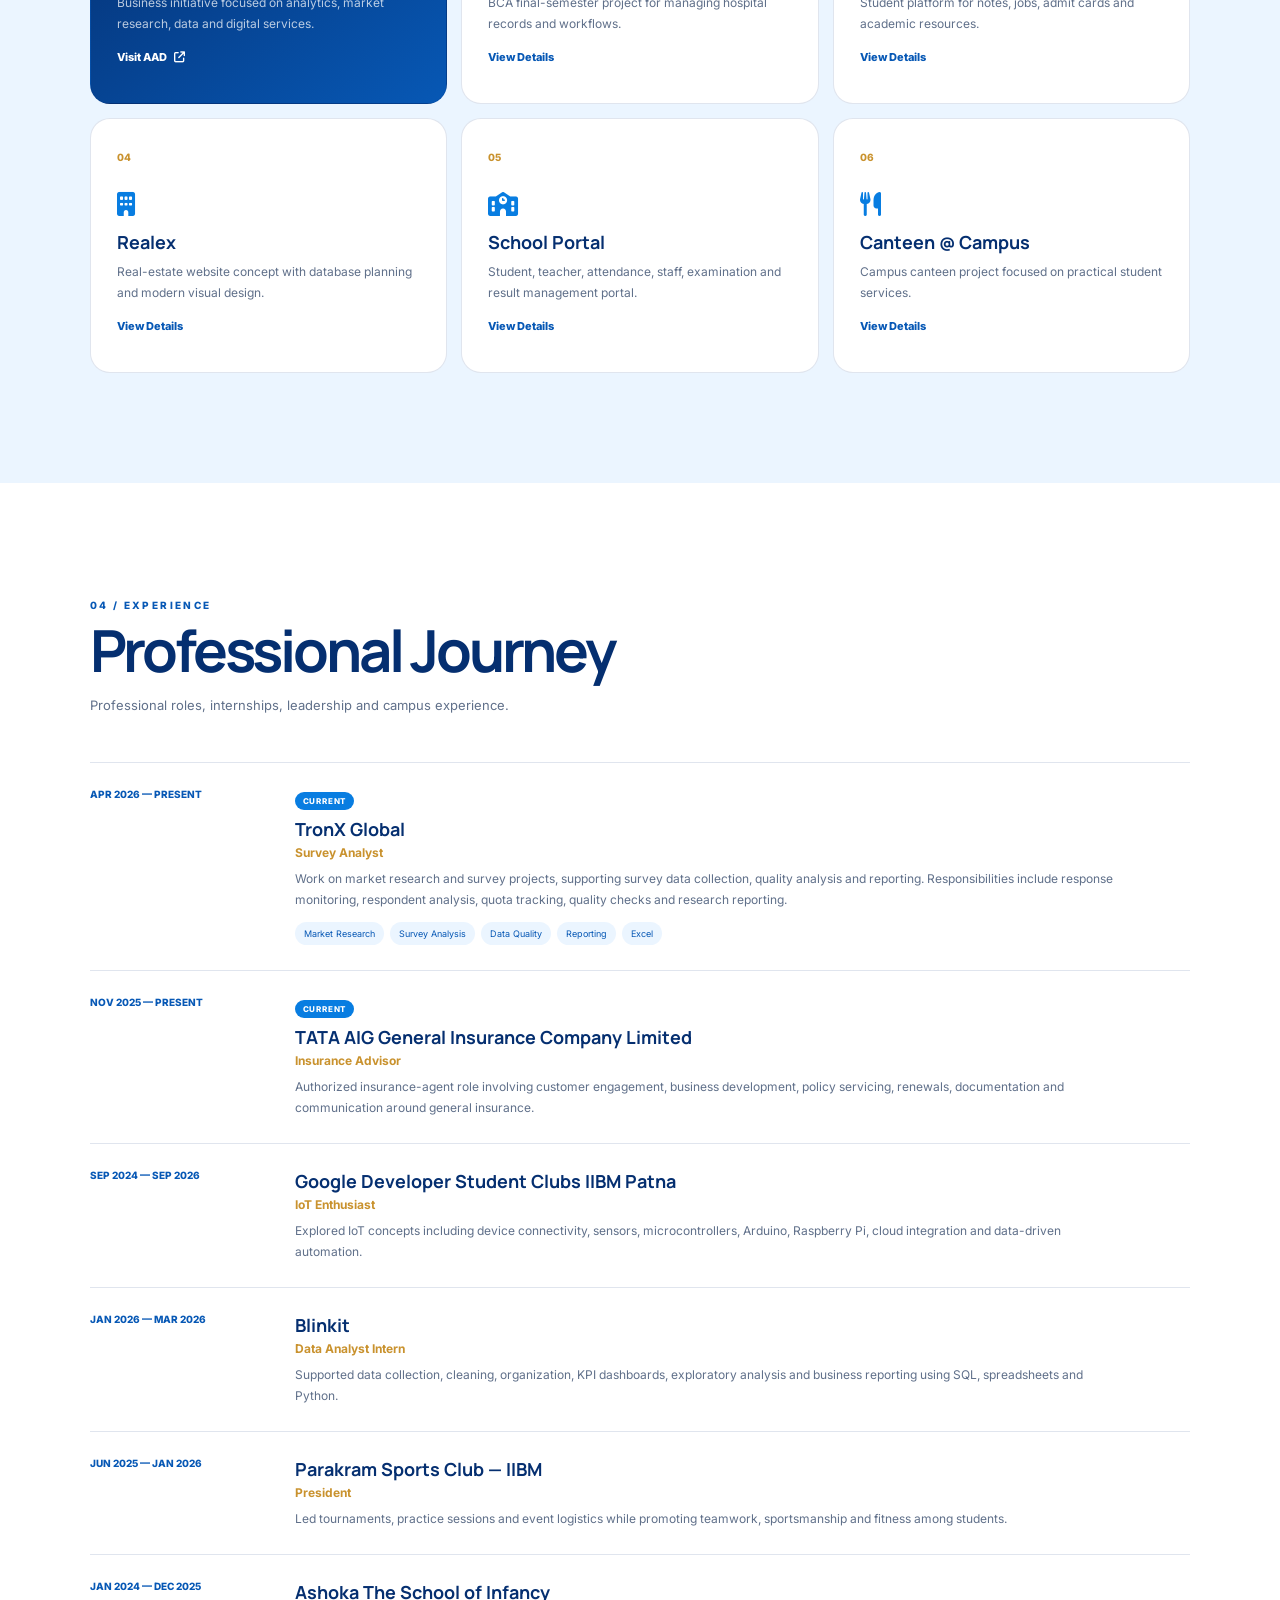
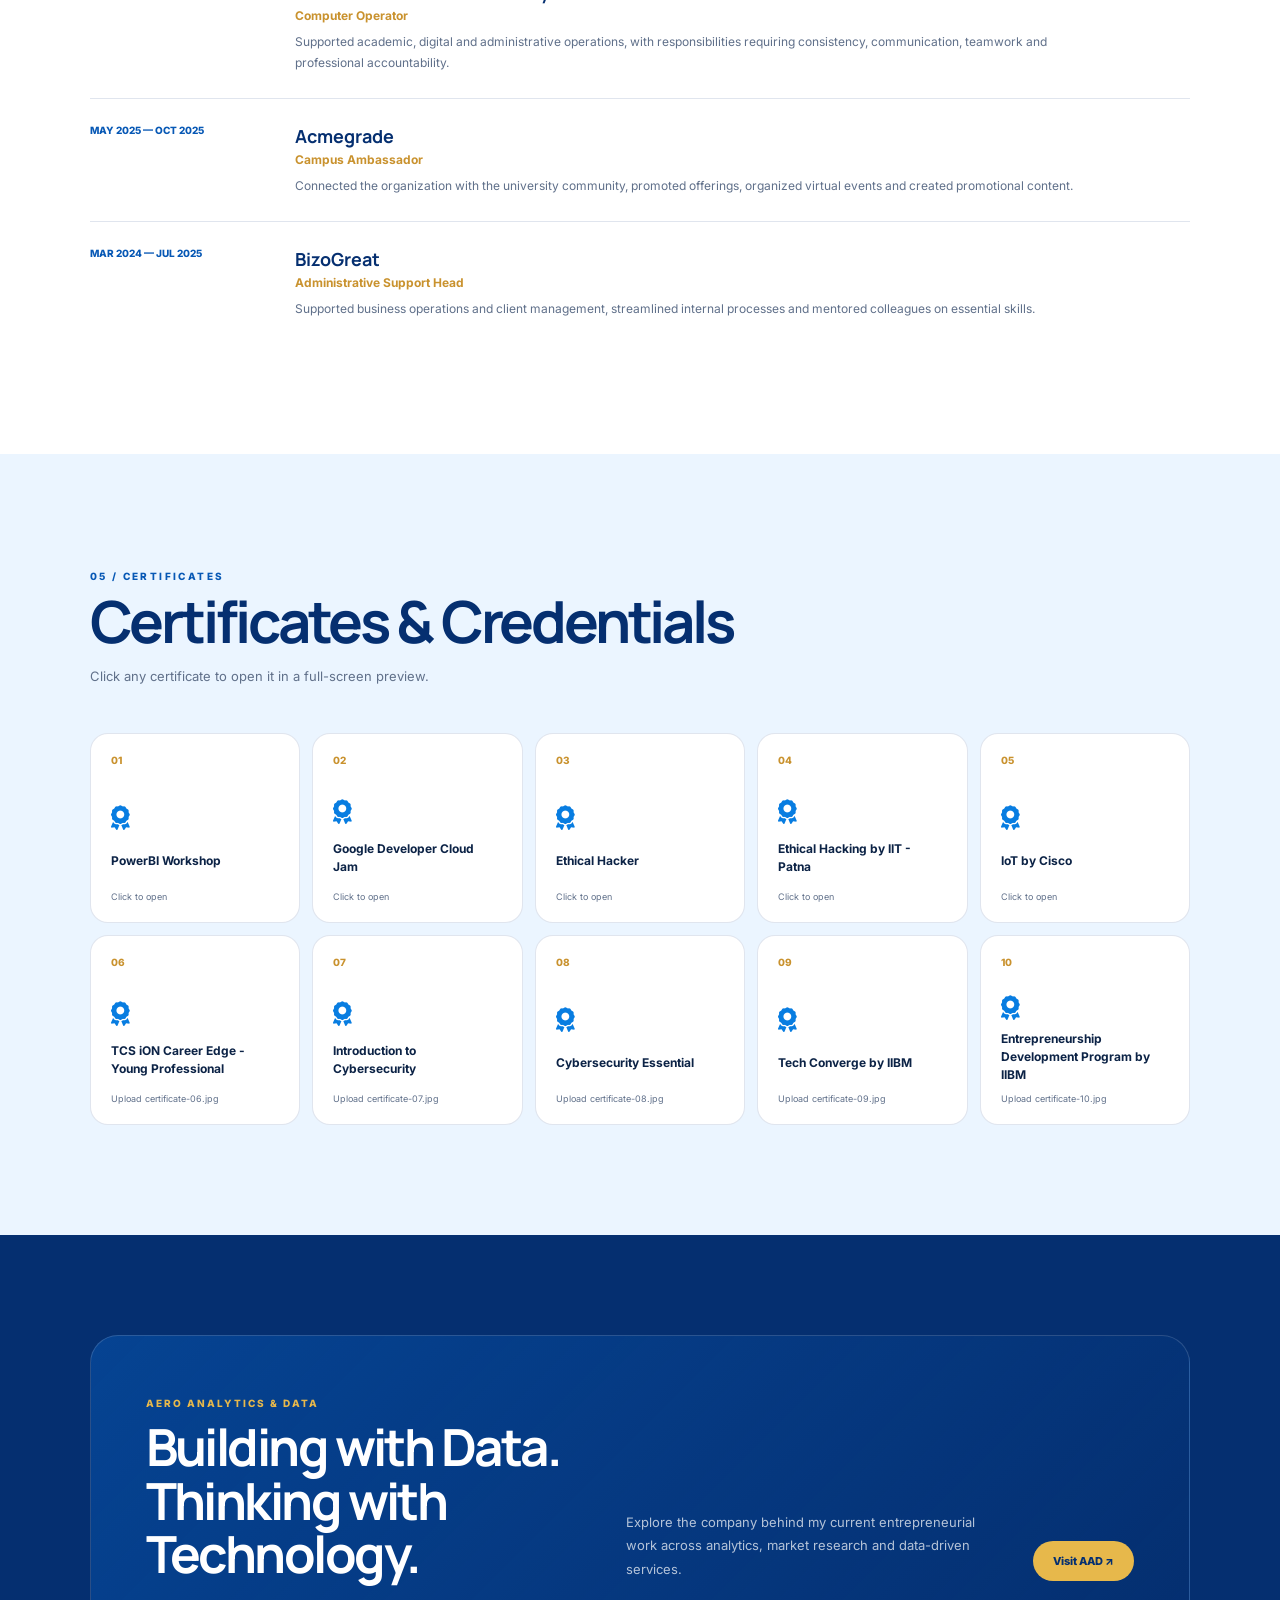
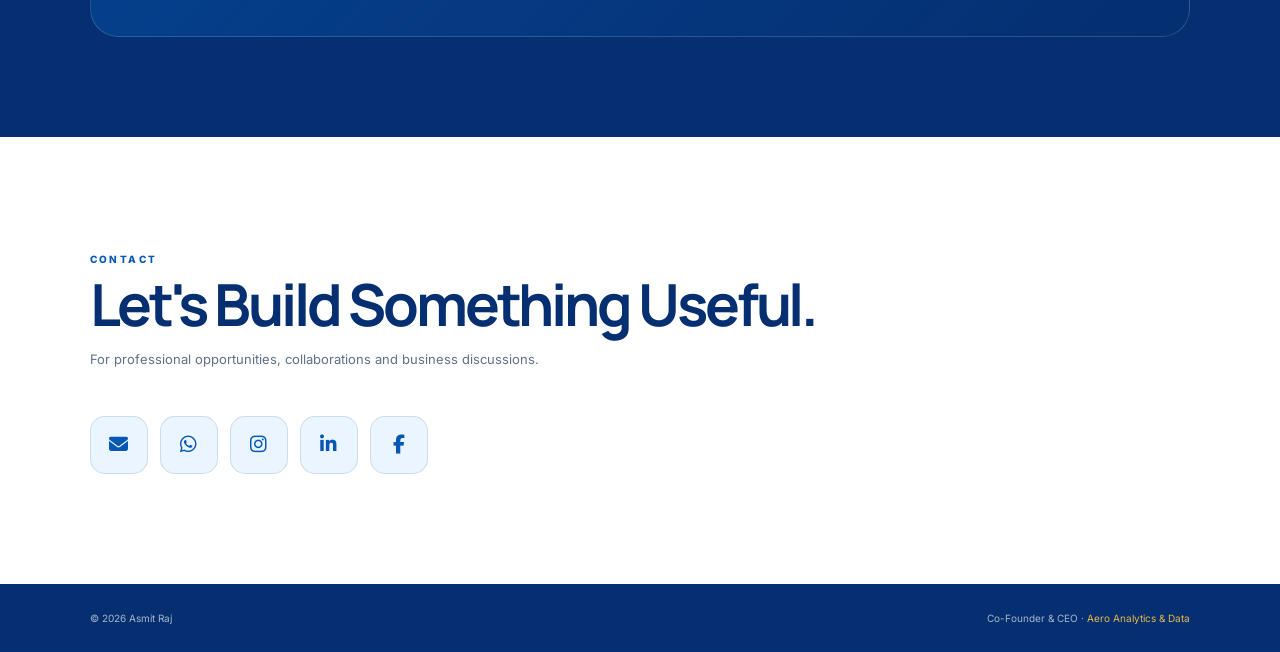
==== commit 1e9995f6: "Change 'Hello World' to 'Goodbye World'" ====
--- a/index.html
+++ b/index.html
@@ -208,13 +208,9 @@
 
         <p class="hero-description">
 
-            I hold a Bachelor of Computer Application in Computer Science from the Indian Institute of Business Management, Patna, 
-            with experience spanning technology, leadership, and market research. As President of Parakram Sports Club, 
-            I developed leadership and event-management skills, while my involvement with Google Developer Student Clubs 
-            strengthened my interest in IoT and emerging technologies. 
-            I have also worked as a Computer Operator, gaining practical experience in WordPress and technical operations. 
-            Additionally, my experience as a **Survey Analyst in Market Research** has enhanced my skills in data collection, 
-            survey analysis, research, and deriving meaningful insights from data.
+            BCA graduate in Computer Science with experience in Market Research, Survey Analysis, Data Analytics, 
+            IoT, and Technical Operations**. Experienced in leadership, teamwork, research, data collection, 
+            and event management, with a strong interest in technology and data-driven solutions.
 
 
         </p>
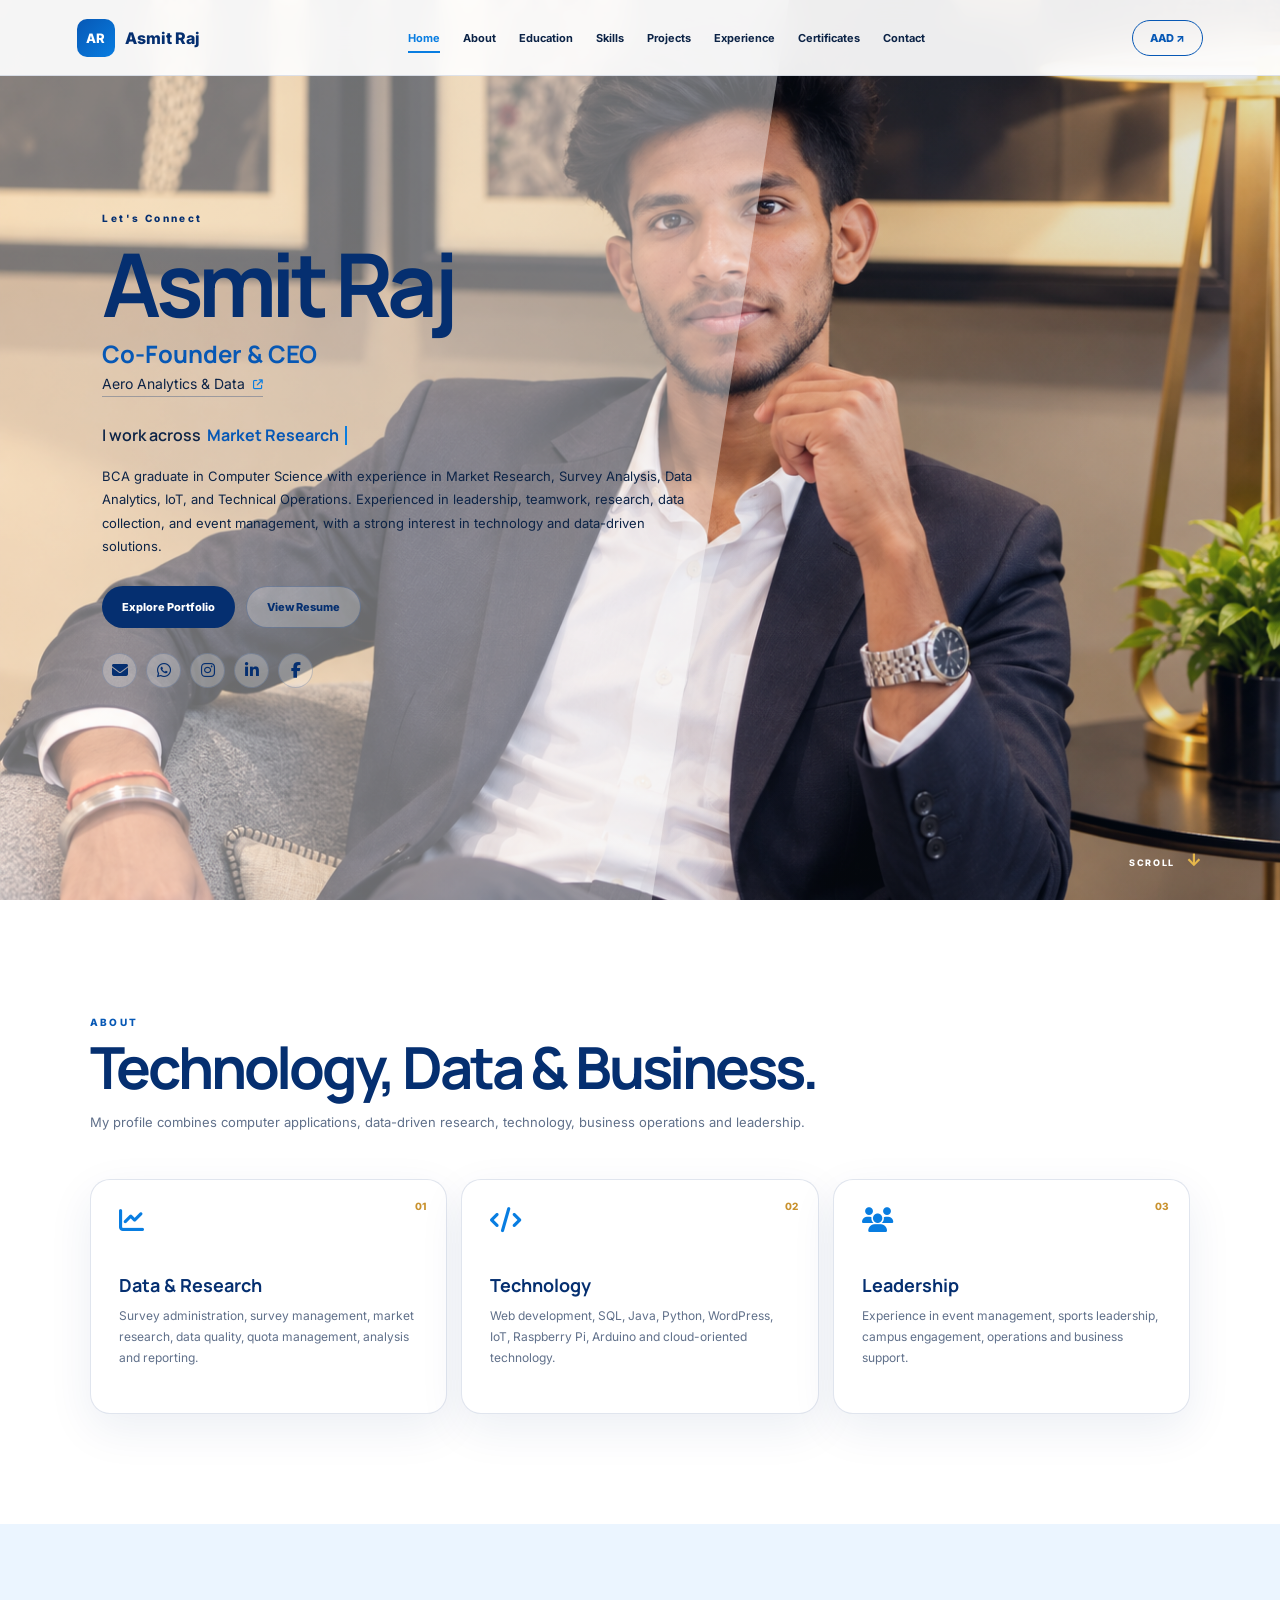
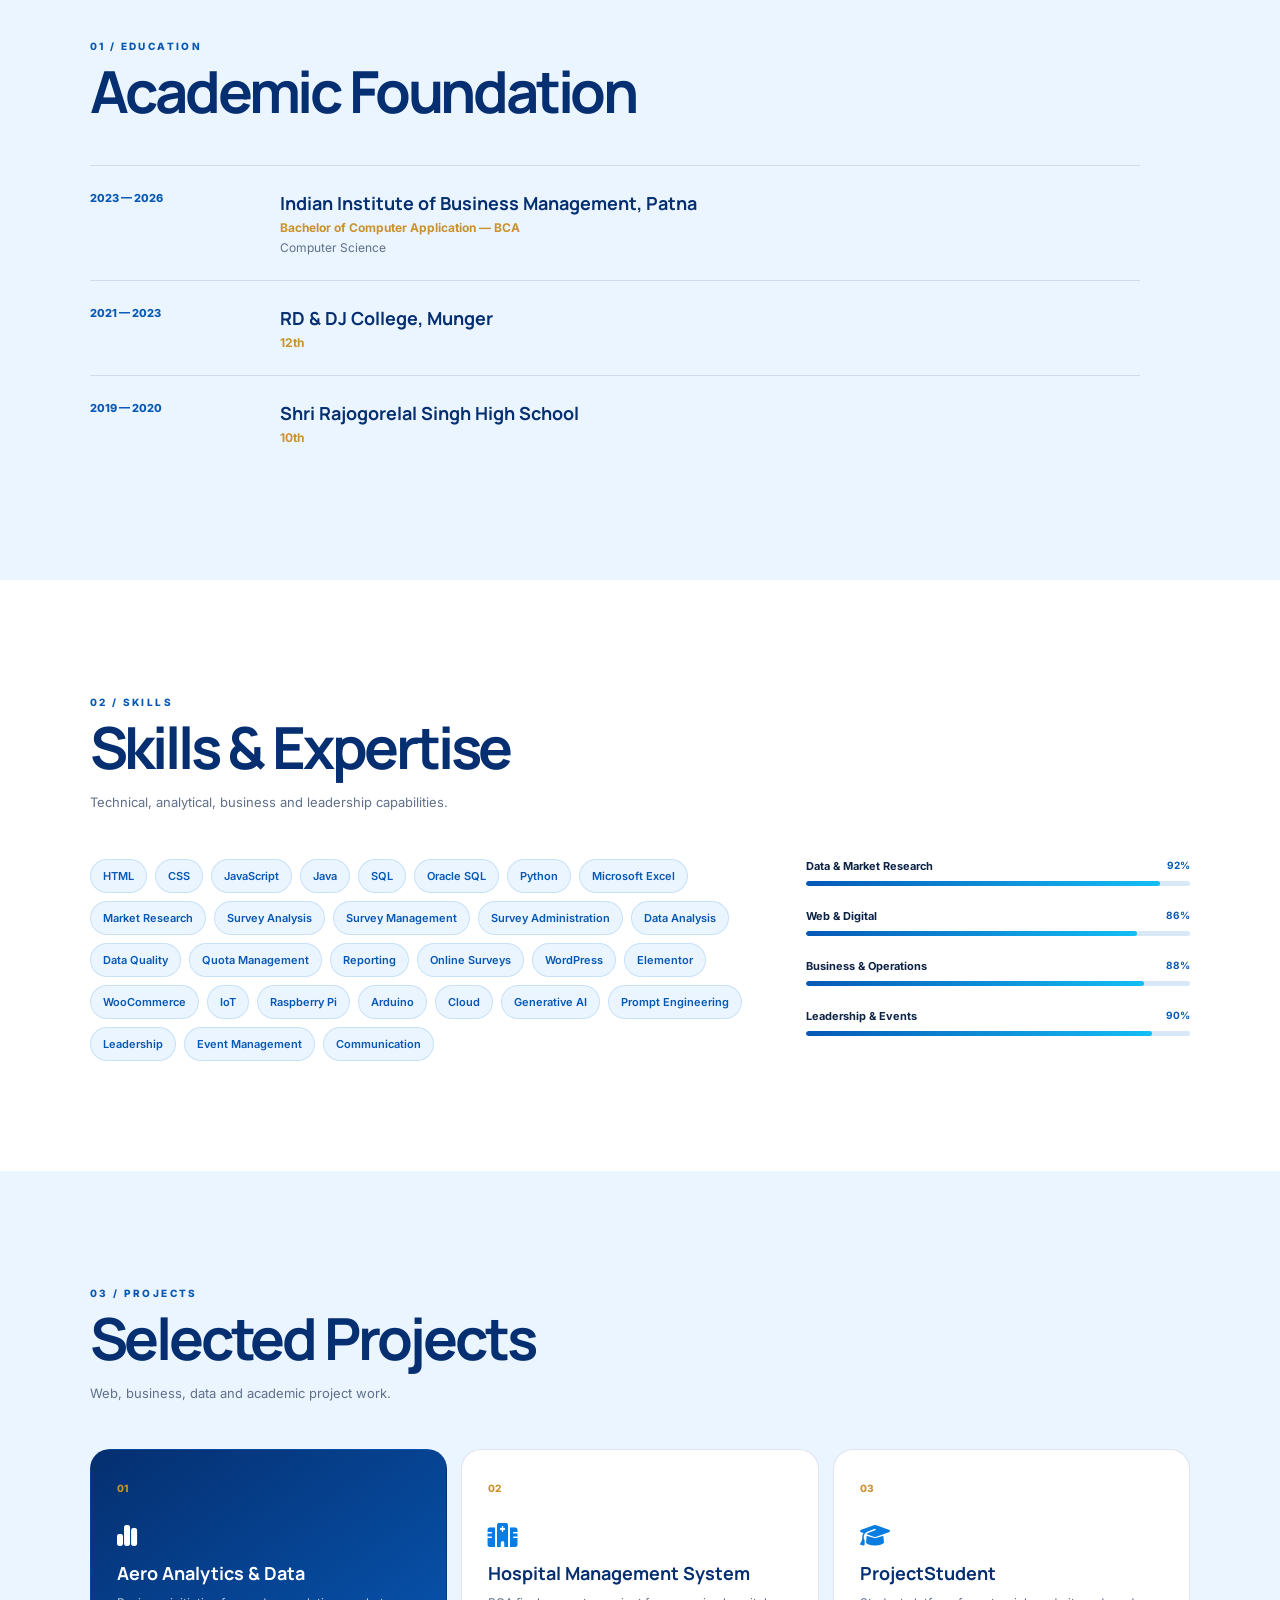
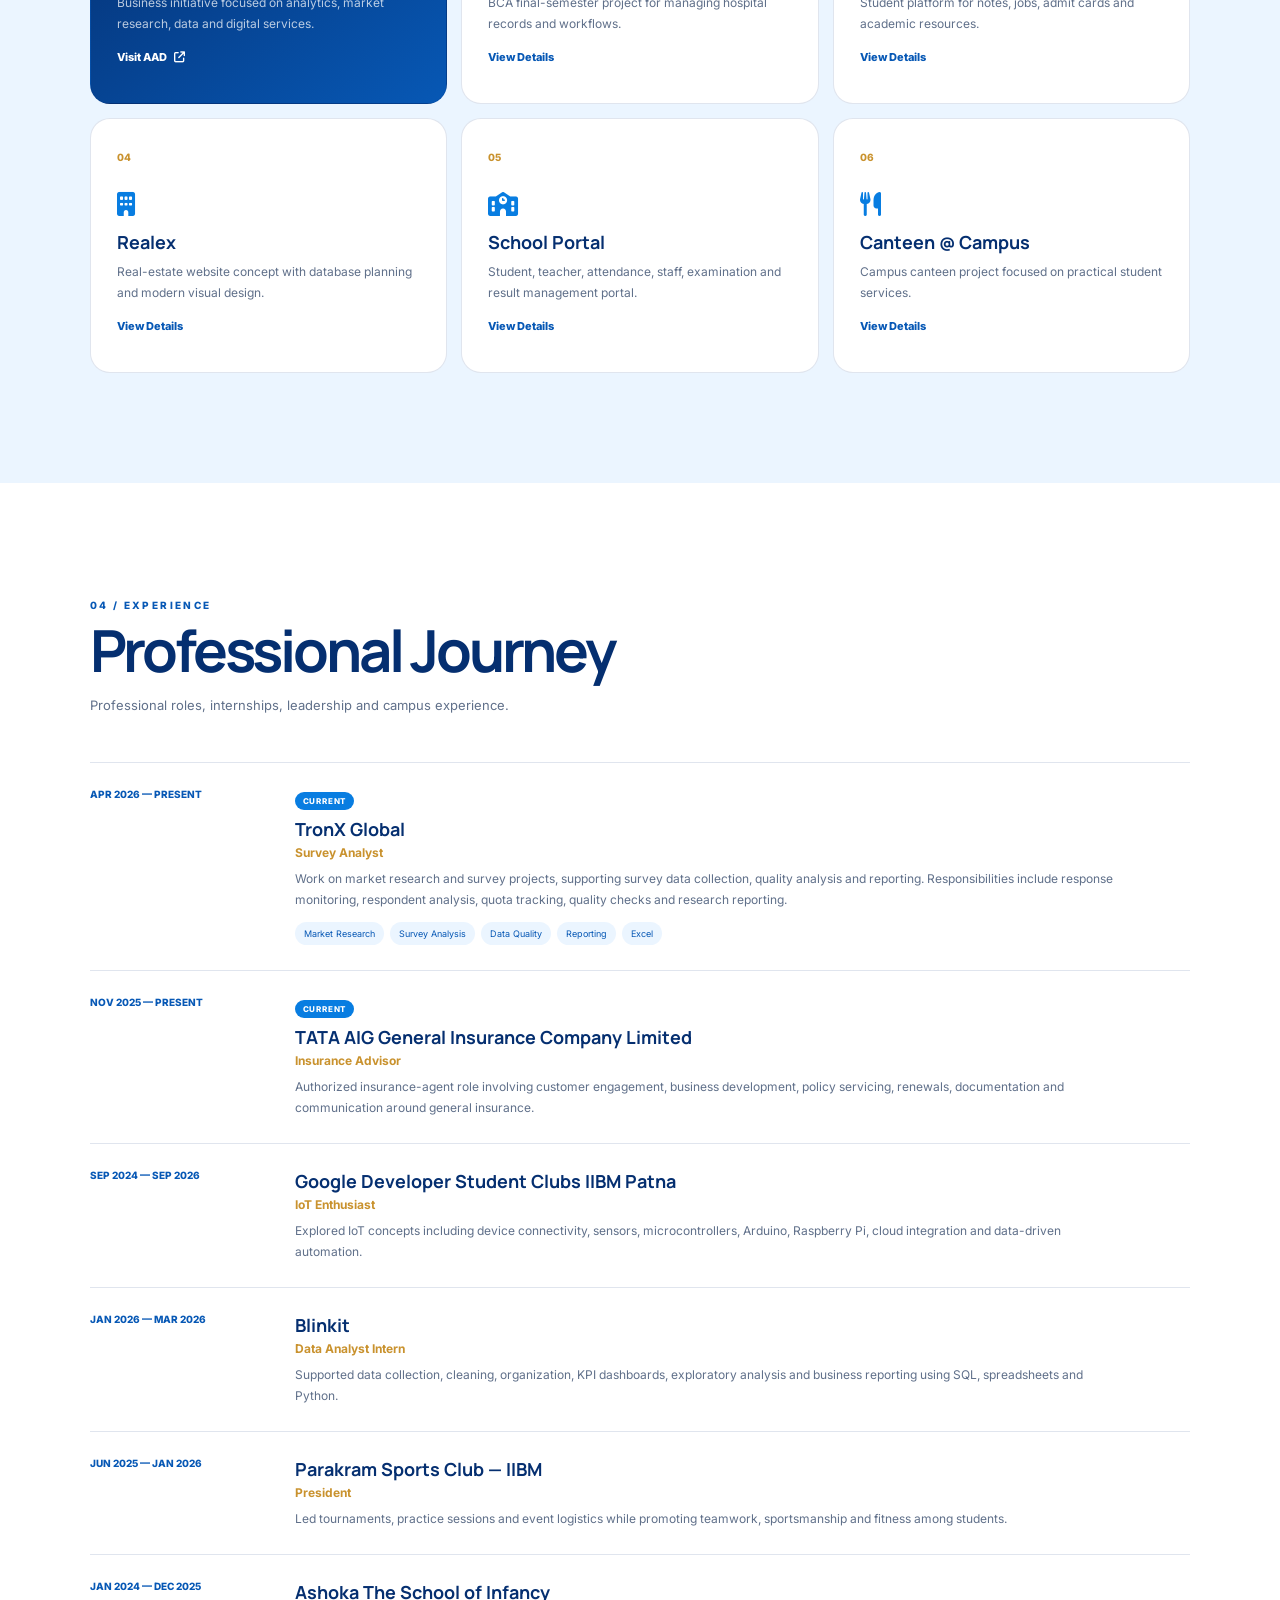
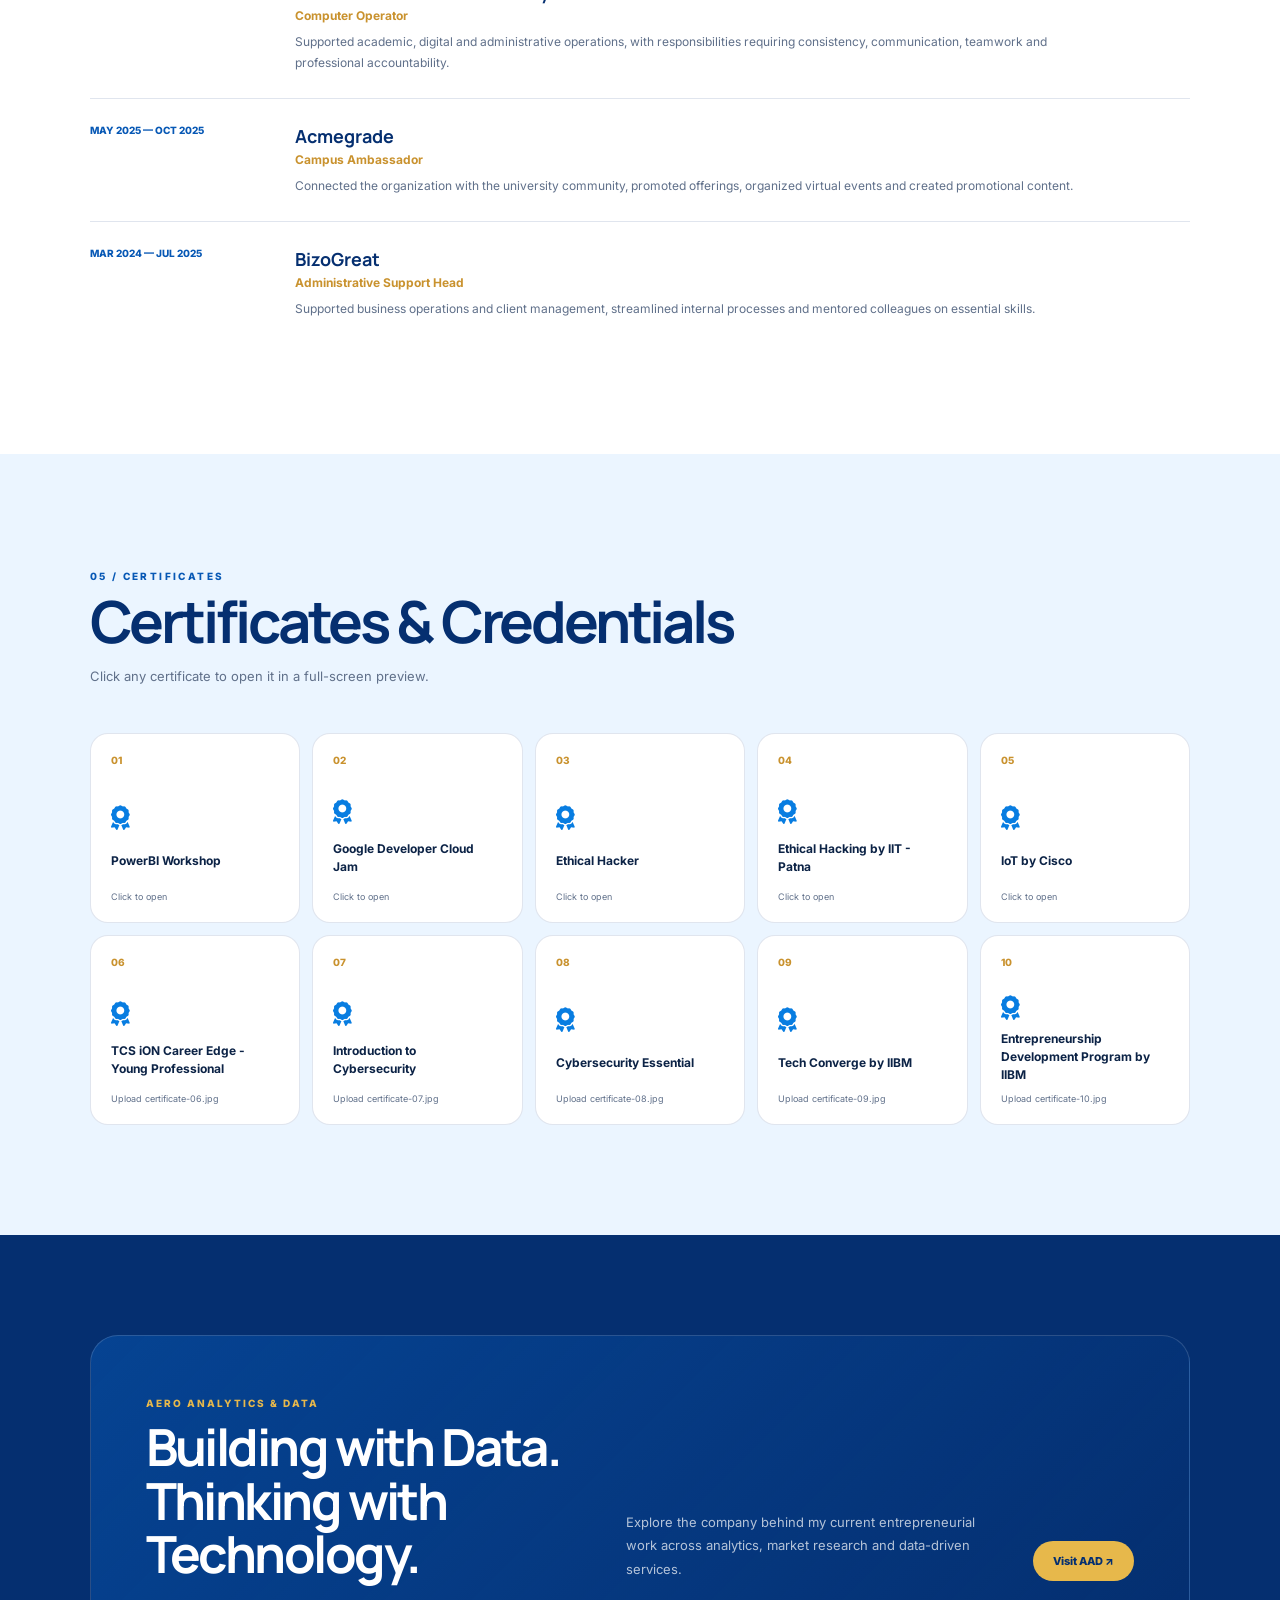
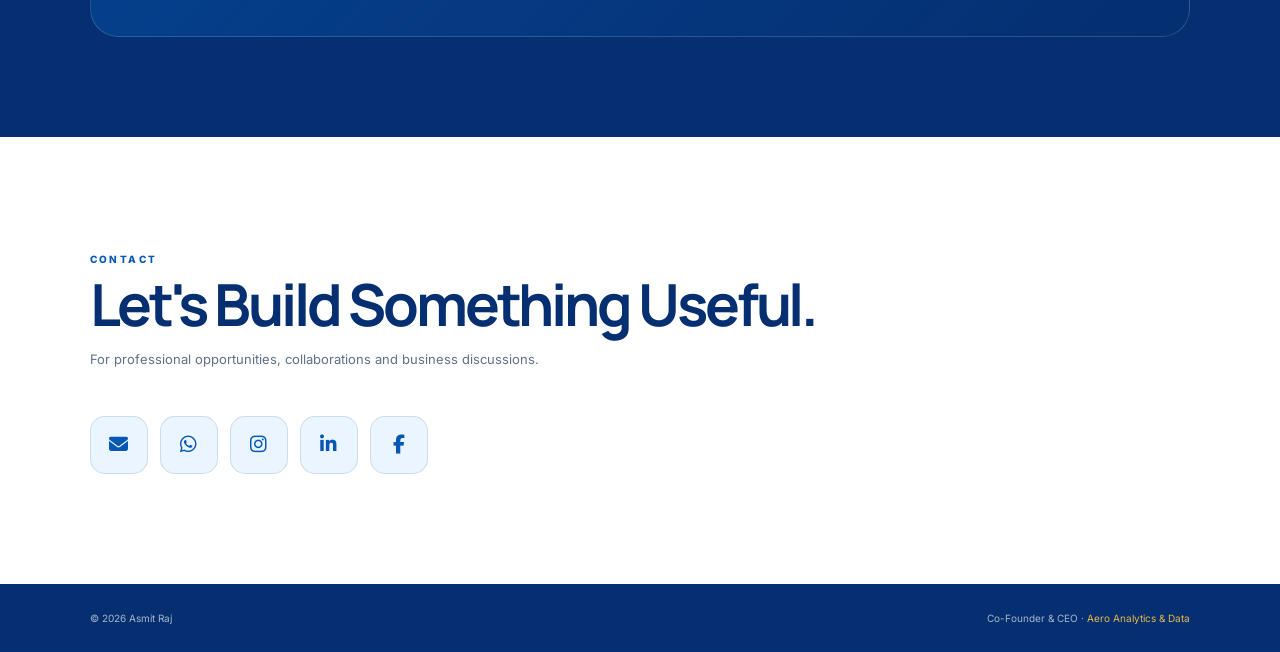
==== commit a6b803d2: "Update print statement from 'Hello' to 'Goodbye'" ====
--- a/index.html
+++ b/index.html
@@ -209,7 +209,7 @@
         <p class="hero-description">
 
             BCA graduate in Computer Science with experience in Market Research, Survey Analysis, Data Analytics, 
-            IoT, and Technical Operations**. Experienced in leadership, teamwork, research, data collection, 
+            IoT, and Technical Operations. Experienced in leadership, teamwork, research, data collection, 
             and event management, with a strong interest in technology and data-driven solutions.
 
 
